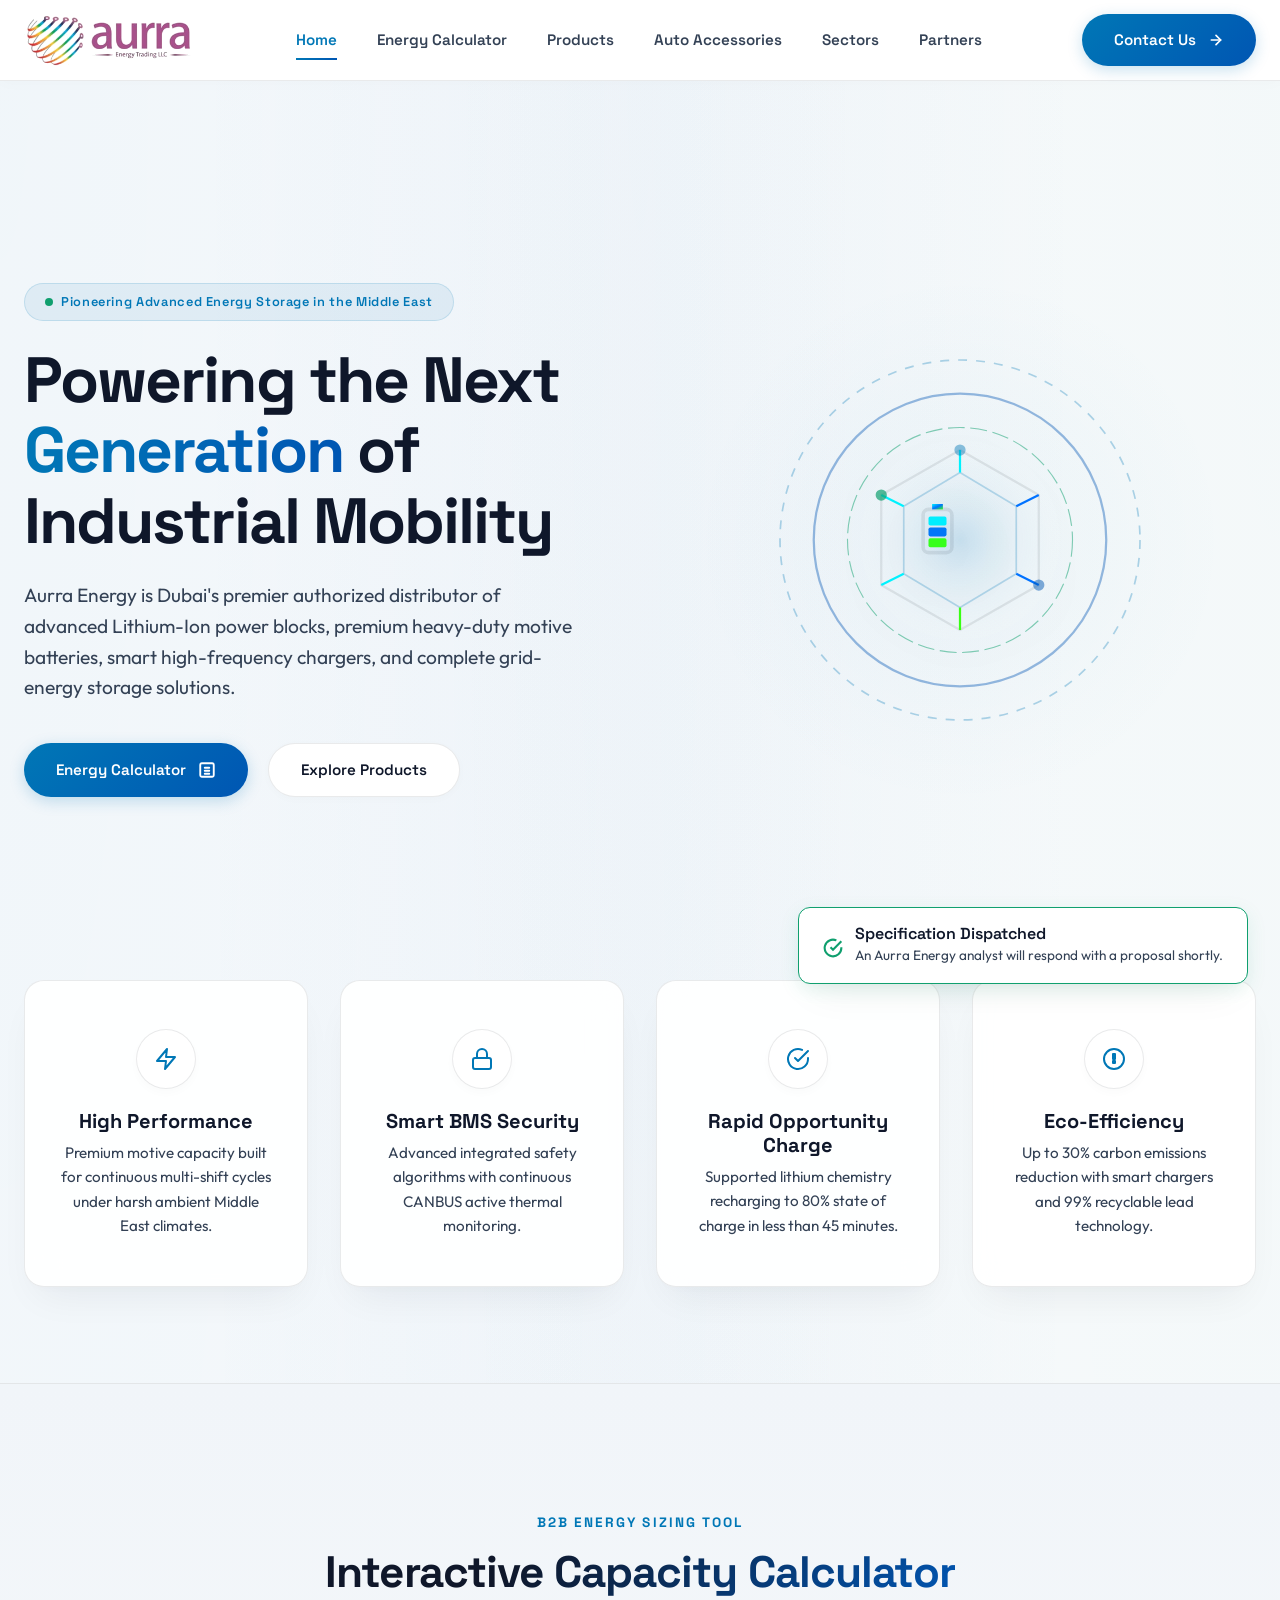
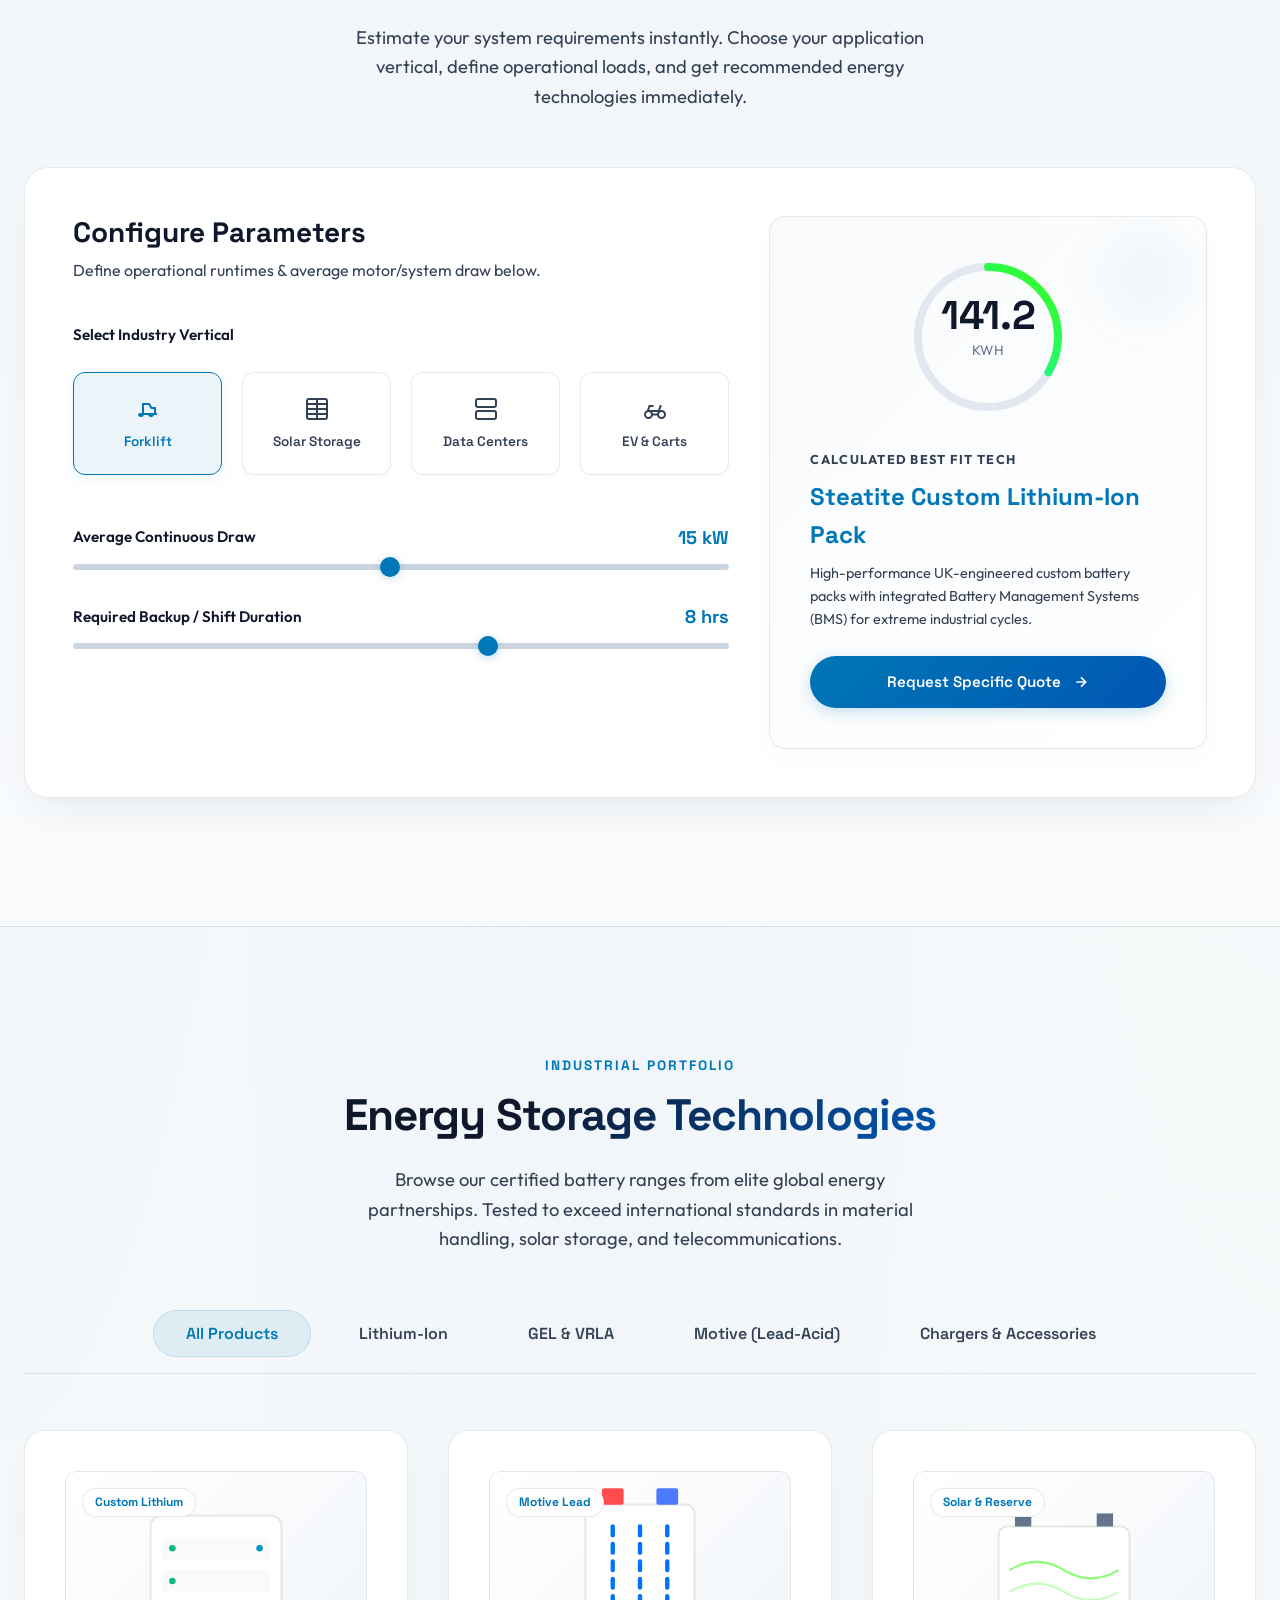
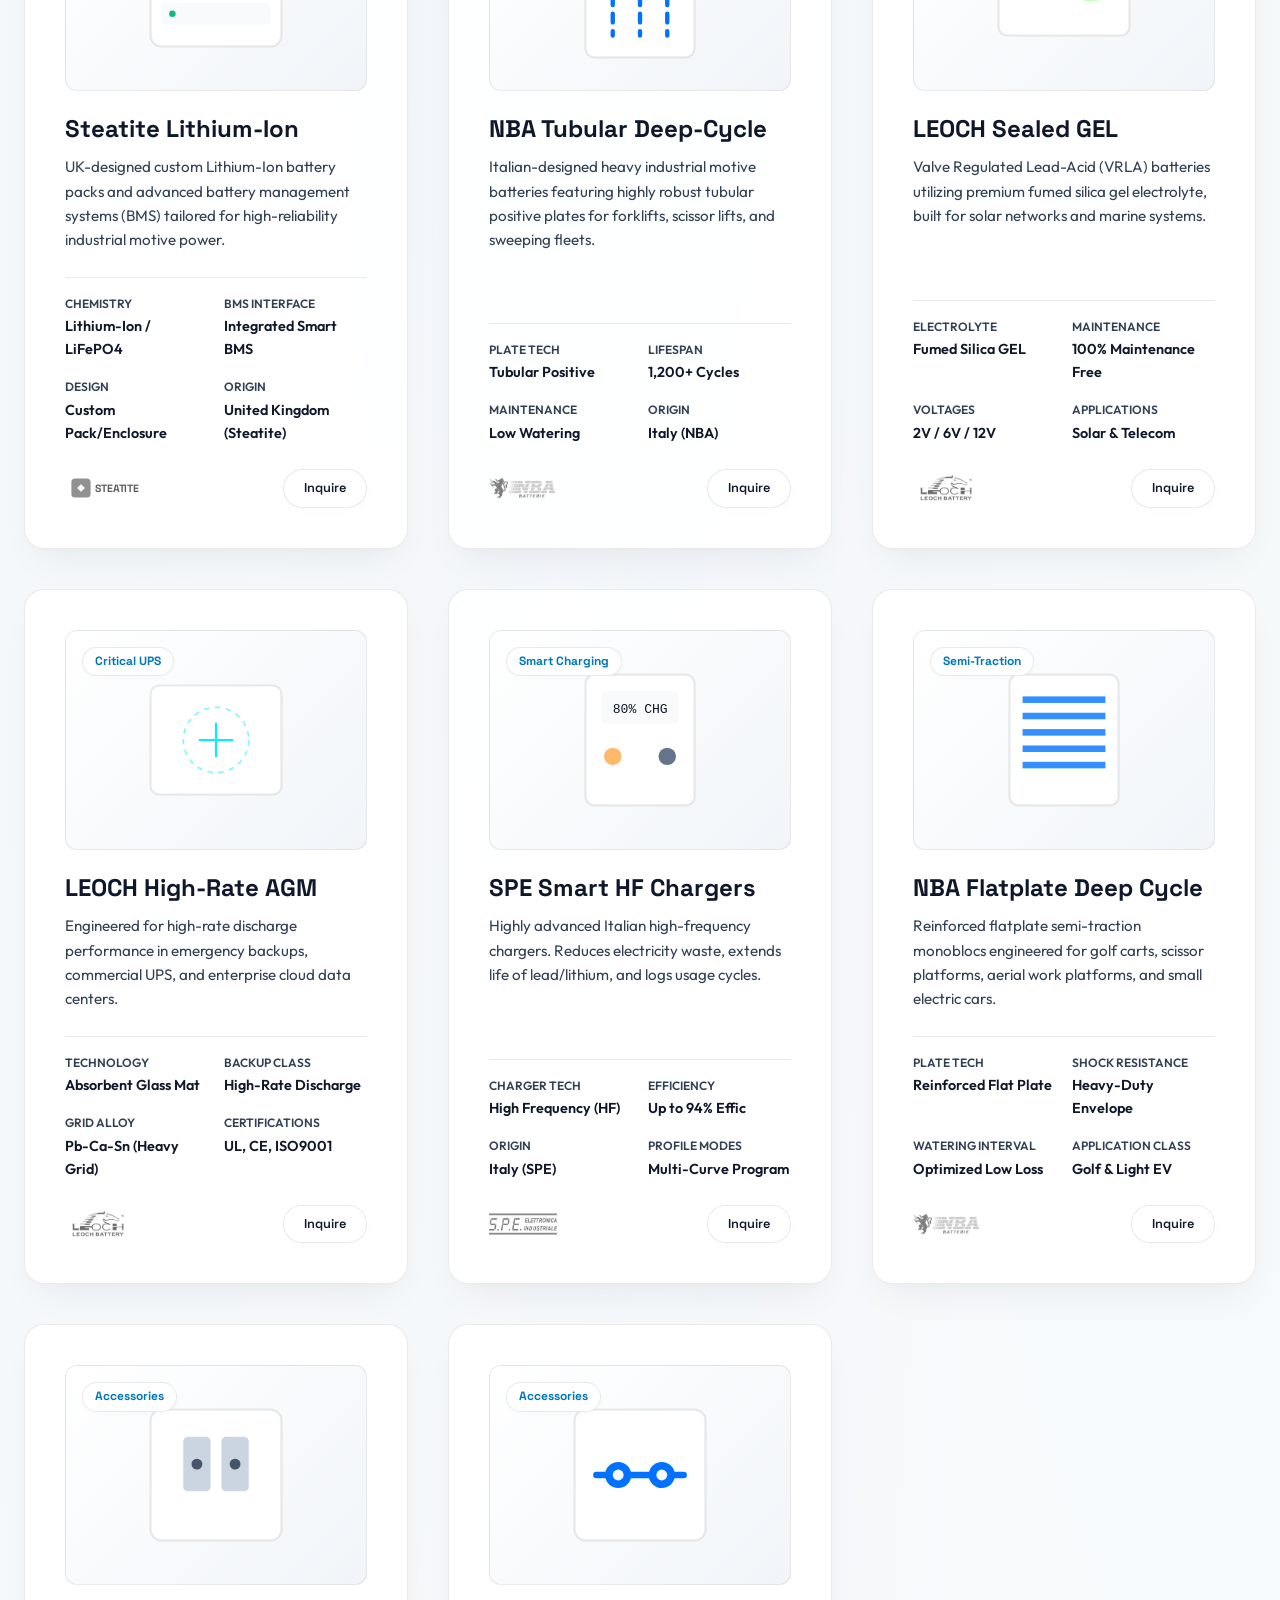
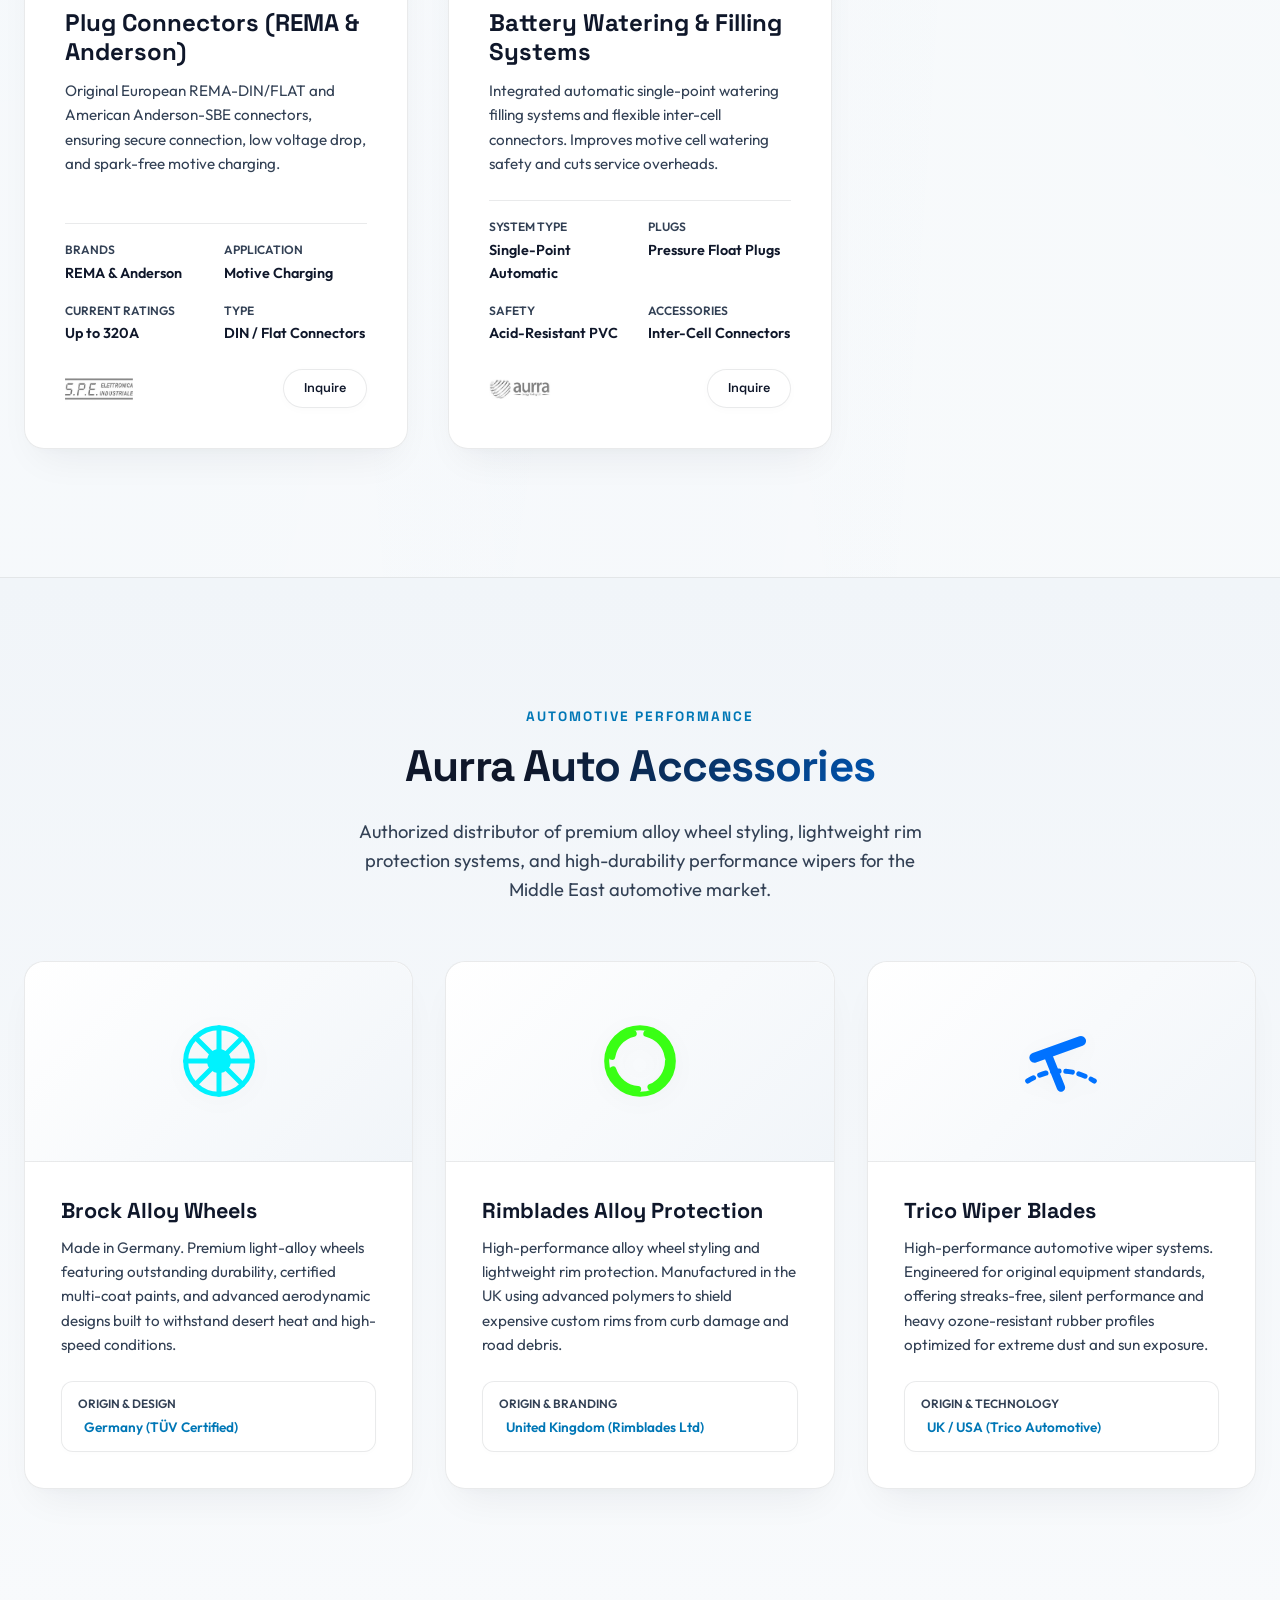
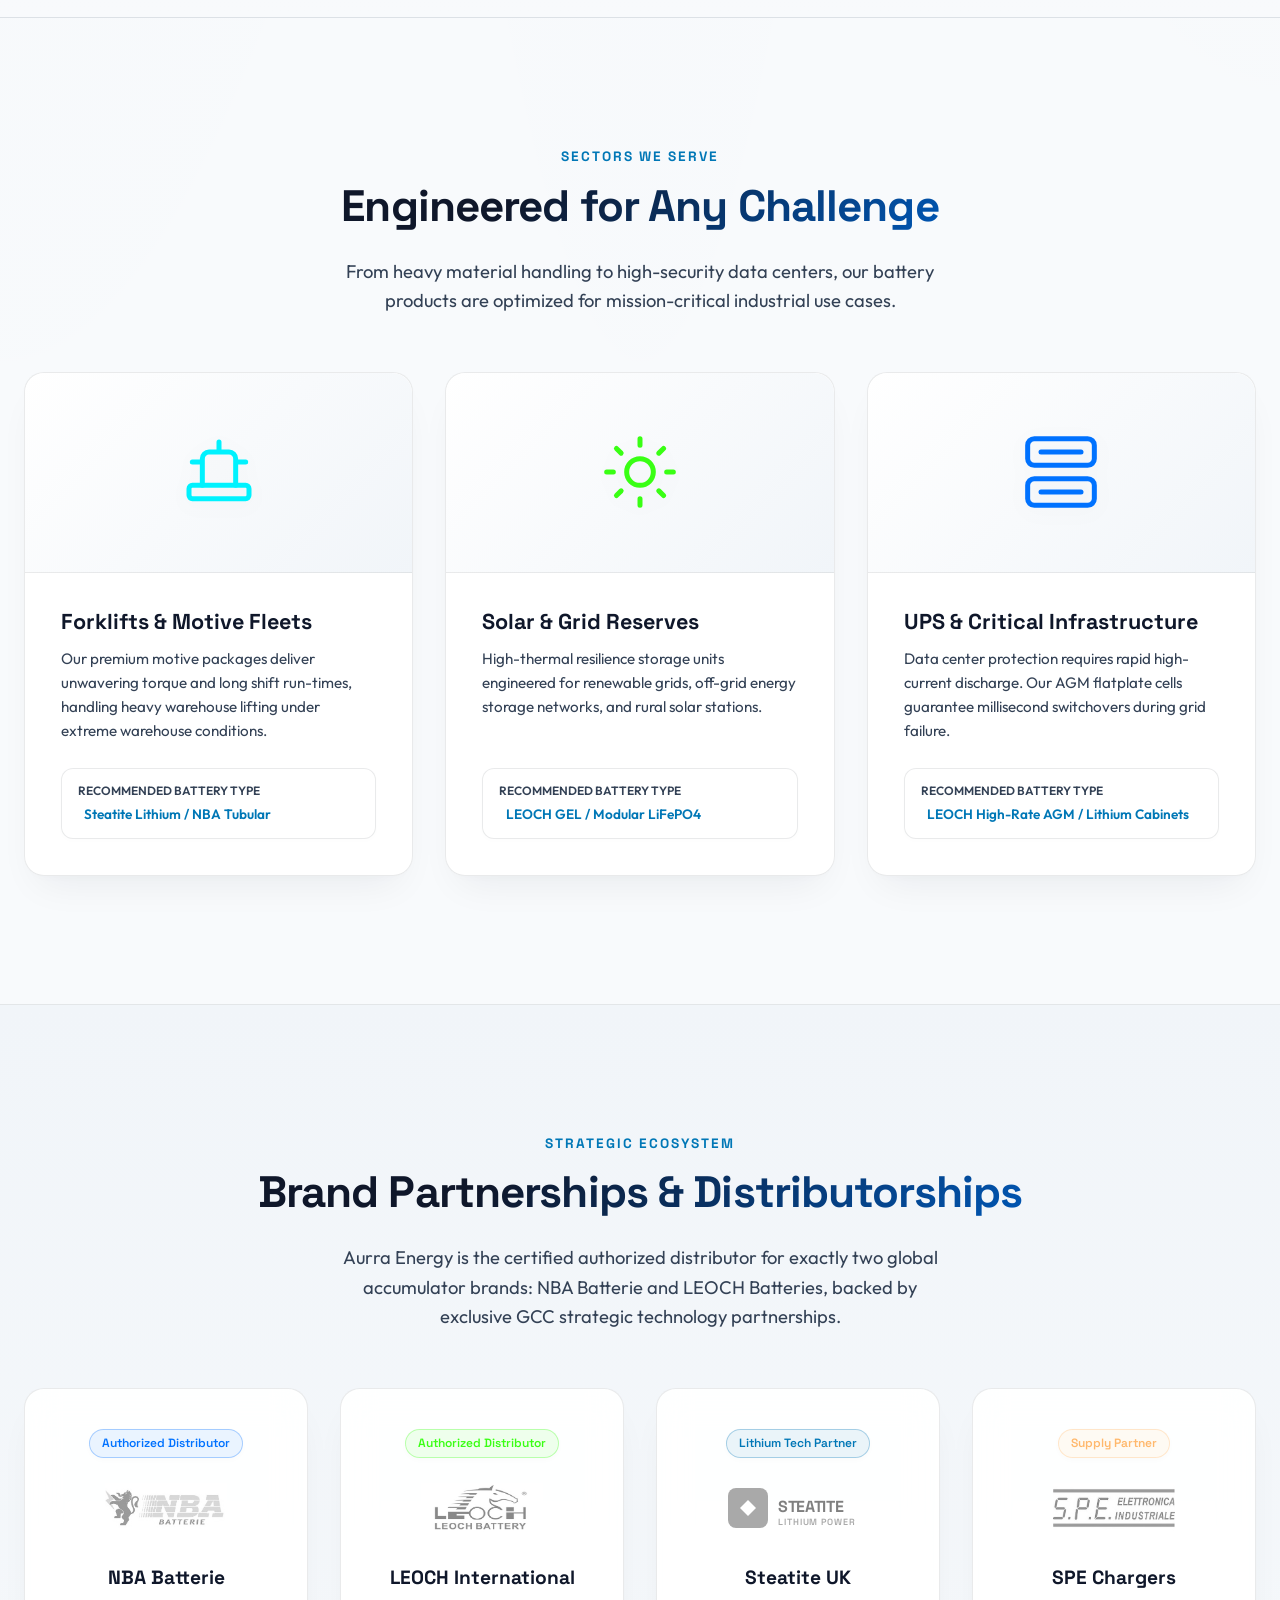
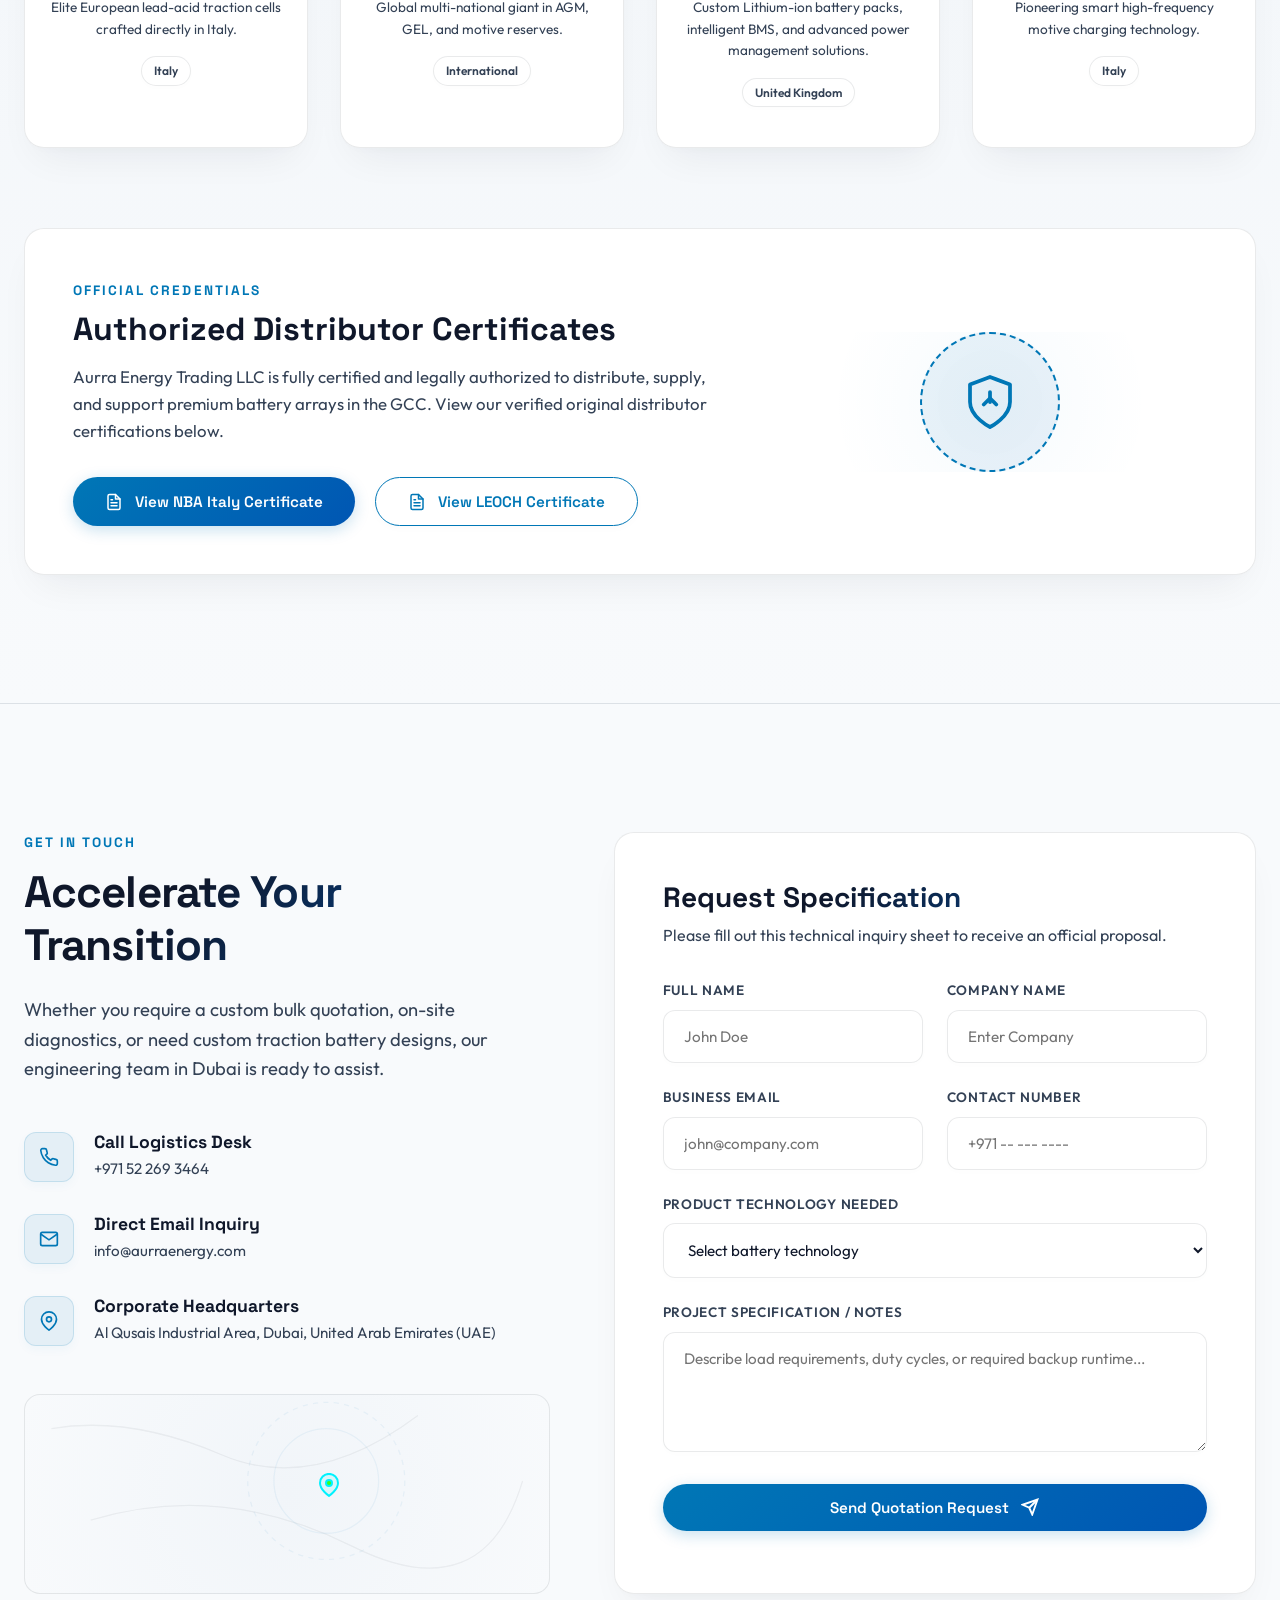
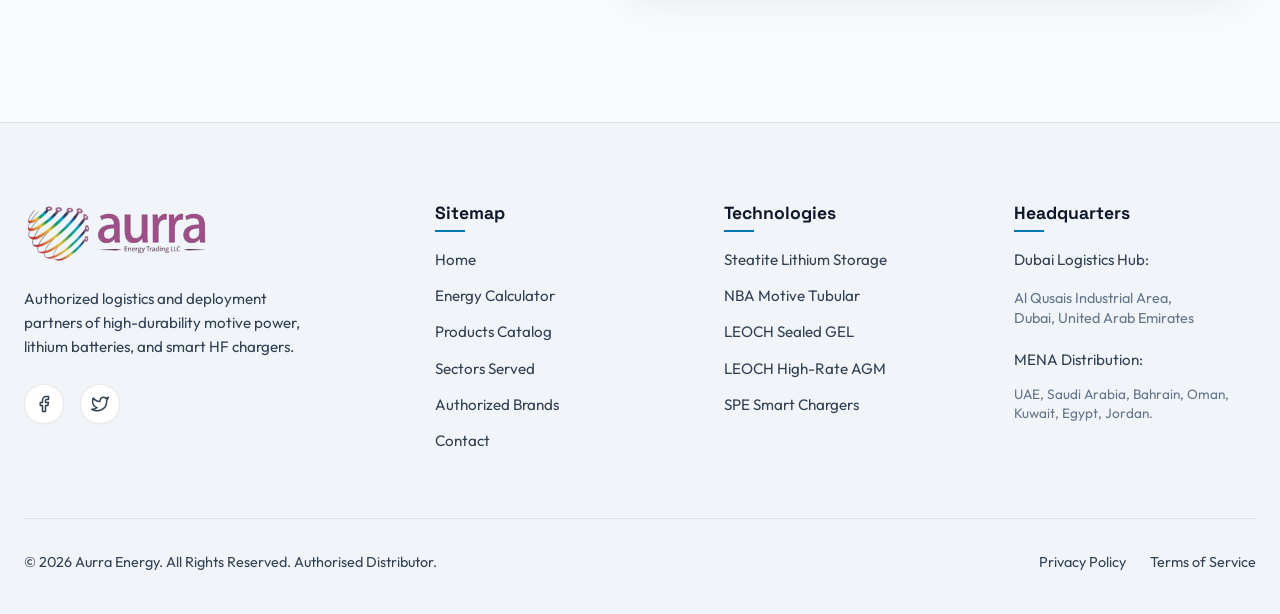
==== aurraenergy/index.html @ e3f50be7 "chore: move all redesign files into aurraenergy subdirectory" ====
<!DOCTYPE html>
<html lang="en">
<head>
  <meta charset="UTF-8">
  <meta name="viewport" content="width=device-width, initial-scale=1.0">
  <meta http-equiv="X-UA-Compatible" content="ie=edge">
  
  <title>Aurra Energy | Next-Gen Industrial Storage & Motive Batteries in Dubai, UAE</title>
  
  <meta name="description" content="Authorized distributor of high-performance NBA motive power, LEOCH GEL/AGM, SPE chargers, and Steatite advanced lithium-ion batteries. Serving UAE, KSA, and the MENA region.">
  <meta name="keywords" content="Lithium-Ion, Motive Power, deep cycle battery, Tubular flatplate, Gel battery, Spe chargers, Dubai, UAE, Saudi Arabia, Forklift battery">
  
  <!-- Semantic & SEO Open Graph -->
  <meta property="og:title" content="Aurra Energy | Next-Gen Industrial Storage & Motive Batteries">
  <meta property="og:description" content="Redefining clean energy and industrial storage with Steatite Lithium, LEOCH, NBA Batterie, and SPE Chargers.">
  <meta property="og:type" content="website">
  
  <link rel="stylesheet" href="style.css">
</head>
<body>

  <!-- Decorative Glow Background Elements -->
  <div class="glow-blob blob-1"></div>
  <div class="glow-blob blob-2"></div>
  <div class="glow-blob blob-3"></div>

  <!-- Header Section -->
  <header id="header-nav">
    <div class="container">
      <a href="#hero" class="logo-wrapper" id="nav-logo">
        <img src="assets/logo2023.jpg" alt="Aurra Energy Logo" class="logo-img">
      </a>

      <nav class="nav-menu" id="navigation-list">
        <a href="#hero" class="nav-link active" id="link-hero">Home</a>
        <a href="#calculator" class="nav-link" id="link-calc">Energy Calculator</a>
        <a href="#products" class="nav-link" id="link-products">Products</a>
        <a href="#auto-accessories" class="nav-link" id="link-auto">Auto Accessories</a>
        <a href="#applications" class="nav-link" id="link-applications">Sectors</a>
        <a href="#partners" class="nav-link" id="link-partners">Partners</a>
        
        <!-- Mobile-Only Action Button -->
        <a href="#contact" class="btn btn-primary mobile-nav-cta" id="btn-mobile-contact" style="margin-top: 1.5rem; margin-bottom: 0.5rem; display: none;">Contact Us</a>
      </nav>

      <div class="nav-cta">
        <a href="#contact" class="btn btn-primary" id="btn-header-quote">
          Contact Us
          <svg width="16" height="16" viewBox="0 0 24 24" fill="none" stroke="currentColor" stroke-width="2.5" stroke-linecap="round" stroke-linejoin="round">
            <line x1="5" y1="12" x2="19" y2="12"></line>
            <polyline points="12 5 19 12 12 19"></polyline>
          </svg>
        </a>
      </div>

      <button class="mobile-nav-toggle" aria-label="Toggle Navigation" id="mobile-toggle">
        <span></span>
        <span></span>
        <span></span>
      </button>
    </div>
  </header>

  <!-- Hero Section -->
  <section id="hero" class="hero">
    <div class="container grid-2">
      <div class="hero-content">
        <div class="hero-badge">
          Pioneering Advanced Energy Storage in the Middle East
        </div>
        <h1>
          Powering the Next <br>
          <span class="text-gradient-neon">Generation</span> of Industrial Mobility
        </h1>
        <p class="hero-desc">
          Aurra Energy is Dubai's premier authorized distributor of advanced Lithium-Ion power blocks, premium heavy-duty motive batteries, smart high-frequency chargers, and complete grid-energy storage solutions.
        </p>
        <div class="hero-actions">
          <a href="#calculator" class="btn btn-primary" id="hero-btn-primary">
            Energy Calculator
            <svg width="18" height="18" viewBox="0 0 24 24" fill="none" stroke="currentColor" stroke-width="2.5" stroke-linecap="round" stroke-linejoin="round">
              <rect x="3" y="3" width="18" height="18" rx="2" ry="2"></rect>
              <line x1="9" y1="9" x2="15" y2="9"></line>
              <line x1="9" y1="13" x2="15" y2="13"></line>
              <line x1="9" y1="17" x2="15" y2="17"></line>
            </svg>
          </a>
          <a href="#products" class="btn btn-secondary" id="hero-btn-secondary">Explore Products</a>
        </div>
      </div>
      
      <div class="hero-visual">
        <div class="hero-graphic-bg"></div>
        <div class="hero-svg-wrapper">
          <svg width="450" height="450" viewBox="0 0 400 400" fill="none" xmlns="http://www.w3.org/2000/svg">
            <!-- Outer Glow Rings -->
            <circle cx="200" cy="200" r="160" stroke="#00f2fe" stroke-width="1.5" stroke-dasharray="8 8" opacity="0.3"/>
            <circle cx="200" cy="200" r="130" stroke="#0072ff" stroke-width="2" opacity="0.4"/>
            <circle cx="200" cy="200" r="100" stroke="#39ff14" stroke-width="1" stroke-dasharray="15 5" opacity="0.5"/>
            
            <!-- Core Tech Sphere -->
            <defs>
              <radialGradient id="sphere-glow" cx="50%" cy="50%" r="50%">
                <stop offset="0%" stop-color="#00f2fe" stop-opacity="0.35"/>
                <stop offset="100%" stop-color="#060913" stop-opacity="0"/>
              </radialGradient>
              <linearGradient id="battery-gradient" x1="0%" y1="0%" x2="100%" y2="100%">
                <stop offset="0%" stop-color="#00f2fe"/>
                <stop offset="50%" stop-color="#0072ff"/>
                <stop offset="100%" stop-color="#39ff14"/>
              </linearGradient>
            </defs>
            
            <!-- Glow background -->
            <circle cx="200" cy="200" r="90" fill="url(#sphere-glow)"/>
            
            <!-- Inner Hexagon Network -->
            <path d="M200 120 L270 160 L270 240 L200 280 L130 240 L130 160 Z" stroke="rgba(255,255,255,0.08)" stroke-width="2" fill="none"/>
            <path d="M200 140 L250 170 L250 230 L200 260 L150 230 L150 170 Z" stroke="rgba(0, 242, 254, 0.2)" stroke-width="1.5" fill="none"/>
            
            <!-- Interconnecting node lines -->
            <line x1="200" y1="120" x2="200" y2="140" stroke="#00f2fe" stroke-width="2"/>
            <line x1="270" y1="160" x2="250" y2="170" stroke="#0072ff" stroke-width="2"/>
            <line x1="270" y1="240" x2="250" y2="230" stroke="#0072ff" stroke-width="2"/>
            <line x1="200" y1="280" x2="200" y2="260" stroke="#39ff14" stroke-width="2"/>
            <line x1="130" y1="240" x2="150" y2="230" stroke="#00f2fe" stroke-width="2"/>
            <line x1="130" y1="160" x2="150" y2="170" stroke="#00f2fe" stroke-width="2"/>

            <!-- Rotating Particles -->
            <circle cx="200" cy="120" r="5" fill="#00f2fe">
              <animate attributeName="opacity" values="0.4;1;0.4" dur="2s" repeatCount="indefinite"/>
            </circle>
            <circle cx="270" cy="240" r="5" fill="#0072ff">
              <animate attributeName="opacity" values="1;0.4;1" dur="2.5s" repeatCount="indefinite"/>
            </circle>
            <circle cx="130" cy="160" r="5" fill="#39ff14">
              <animate attributeName="opacity" values="0.2;1;0.2" dur="3s" repeatCount="indefinite"/>
            </circle>

            <!-- Center Battery Icon Illustration -->
            <g transform="translate(160, 160) scale(1.6)">
              <rect x="4.5" y="8" width="16" height="24" rx="3" fill="none" stroke="url(#battery-gradient)" stroke-width="2" stroke-linejoin="round"/>
              <path d="M9.5 5H15.5V8H9.5V5Z" fill="url(#battery-gradient)"/>
              
              <!-- Power Waves inside Battery -->
              <rect x="7.5" y="24" width="10" height="5" rx="1" fill="#39ff14">
                <animate attributeName="fill" values="#39ff14;#00f2fe;#39ff14" dur="4s" repeatCount="indefinite"/>
              </rect>
              <rect x="7.5" y="18" width="10" height="5" rx="1" fill="#0072ff">
                <animate attributeName="fill" values="#0072ff;#39ff14;#0072ff" dur="4s" repeatCount="indefinite"/>
              </rect>
              <rect x="7.5" y="12" width="10" height="5" rx="1" fill="#00f2fe">
                <animate attributeName="fill" values="#00f2fe;#0072ff;#00f2fe" dur="4s" repeatCount="indefinite"/>
              </rect>
            </g>
          </svg>
        </div>
      </div>
    </div>
  </section>

  <!-- Quick Strengths Panel -->
  <section class="section features-quick">
    <div class="container grid-4">
      <div class="glass-card feat-quick-card" id="strength-performance">
        <div class="feat-quick-icon">
          <svg width="24" height="24" viewBox="0 0 24 24" fill="none" stroke="currentColor" stroke-width="2" stroke-linecap="round" stroke-linejoin="round">
            <polygon points="13 2 3 14 12 14 11 22 21 10 12 10 13 2"></polygon>
          </svg>
        </div>
        <h3>High Performance</h3>
        <p>Premium motive capacity built for continuous multi-shift cycles under harsh ambient Middle East climates.</p>
      </div>

      <div class="glass-card feat-quick-card" id="strength-bms">
        <div class="feat-quick-icon">
          <svg width="24" height="24" viewBox="0 0 24 24" fill="none" stroke="currentColor" stroke-width="2" stroke-linecap="round" stroke-linejoin="round">
            <rect x="3" y="11" width="18" height="11" rx="2" ry="2"></rect>
            <path d="M7 11V7a5 5 0 0 1 10 0v4"></path>
          </svg>
        </div>
        <h3>Smart BMS Security</h3>
        <p>Advanced integrated safety algorithms with continuous CANBUS active thermal monitoring.</p>
      </div>

      <div class="glass-card feat-quick-card" id="strength-fastcharge">
        <div class="feat-quick-icon">
          <svg width="24" height="24" viewBox="0 0 24 24" fill="none" stroke="currentColor" stroke-width="2" stroke-linecap="round" stroke-linejoin="round">
            <path d="M22 11.08V12a10 10 0 1 1-5.93-9.14"></path>
            <polyline points="22 4 12 14.01 9 11.01"></polyline>
          </svg>
        </div>
        <h3>Rapid Opportunity Charge</h3>
        <p>Supported lithium chemistry recharging to 80% state of charge in less than 45 minutes.</p>
      </div>

      <div class="glass-card feat-quick-card" id="strength-ecofriendly">
        <div class="feat-quick-icon">
          <svg width="24" height="24" viewBox="0 0 24 24" fill="none" stroke="currentColor" stroke-width="2" stroke-linecap="round" stroke-linejoin="round">
            <path d="M12 2a10 10 0 0 0-10 10c0 5.523 4.477 10 10 10s10-4.477 10-10a10 10 0 0 0-10-10zm1 14H11v-2h2v2zm0-4H11V7h2v5z"></path>
          </svg>
        </div>
        <h3>Eco-Efficiency</h3>
        <p>Up to 30% carbon emissions reduction with smart chargers and 99% recyclable lead technology.</p>
      </div>
    </div>
  </section>

  <!-- Interactive Calculator Section -->
  <section id="calculator" class="section section-bg-alt">
    <div class="container">
      <div class="text-center" style="text-align: center; display: flex; flex-direction: column; align-items: center;">
        <span class="subtitle">B2B Energy Sizing Tool</span>
        <h2 class="section-title text-gradient">Interactive Capacity Calculator</h2>
        <p class="section-desc">
          Estimate your system requirements instantly. Choose your application vertical, define operational loads, and get recommended energy technologies immediately.
        </p>
      </div>

      <div class="calc-container" id="interactive-calculator-widget">
        
        <!-- Calculator Parameter Controls -->
        <div class="calc-inputs">
          <div class="calc-title-box">
            <h3>Configure Parameters</h3>
            <p>Define operational runtimes &amp; average motor/system draw below.</p>
          </div>

          <!-- Application selector icons -->
          <div class="slider-group">
            <span class="slider-label">Select Industry Vertical</span>
            <div class="app-selector-grid">
              <button class="app-select-btn active" data-app="forklift" id="app-btn-forklift">
                <svg viewBox="0 0 24 24" fill="none" stroke="currentColor" stroke-width="2">
                  <path d="M3 17h18M19 17v-6h-3.5L13 7H7v10h12zM7 17a2 2 0 1 1-4 0M17 17a2 2 0 1 1-4 0"/>
                </svg>
                Forklift
              </button>
              
              <button class="app-select-btn" data-app="solar" id="app-btn-solar">
                <svg viewBox="0 0 24 24" fill="none" stroke="currentColor" stroke-width="2">
                  <rect x="2" y="2" width="20" height="20" rx="2" ry="2"></rect>
                  <path d="M12 2v20M2 12h20M2 7h20M2 17h20"/>
                </svg>
                Solar Storage
              </button>
              
              <button class="app-select-btn" data-app="ups" id="app-btn-ups">
                <svg viewBox="0 0 24 24" fill="none" stroke="currentColor" stroke-width="2">
                  <rect x="2" y="2" width="20" height="8" rx="2"></rect>
                  <rect x="2" y="14" width="20" height="8" rx="2"></rect>
                  <line x1="6" y1="6" x2="6.01" y2="6"></line>
                  <line x1="6" y1="18" x2="6.01" y2="18"></line>
                </svg>
                Data Centers
              </button>
              
              <button class="app-select-btn" data-app="golfcart" id="app-btn-golfcart">
                <svg viewBox="0 0 24 24" fill="none" stroke="currentColor" stroke-width="2">
                  <circle cx="18.5" cy="17.5" r="3.5"></circle>
                  <circle cx="5.5" cy="17.5" r="3.5"></circle>
                  <path d="M15 17.5H9M5.5 14h10.3l1.7-5H18.5M10.5 9h-4L4.8 14"/>
                </svg>
                EV &amp; Carts
              </button>
            </div>
          </div>

          <!-- Dynamic load selector -->
          <div class="slider-group">
            <div class="slider-header">
              <span class="slider-label" id="lbl-load-draw">Average Continuous Draw</span>
              <span class="slider-val" id="load-val">15 kW</span>
            </div>
            <input type="range" min="1" max="30" value="15" class="calc-range" id="load-slider" aria-labelledby="lbl-load-draw">
          </div>

          <!-- Backup runtime selector -->
          <div class="slider-group">
            <div class="slider-header">
              <span class="slider-label" id="lbl-backup-time">Required Backup / Shift Duration</span>
              <span class="slider-val" id="time-val">8 hrs</span>
            </div>
            <input type="range" min="1" max="12" value="8" class="calc-range" id="time-slider" aria-labelledby="lbl-backup-time">
          </div>
        </div>

        <!-- Calculator Results output gauge -->
        <div class="calc-results">
          <div class="gauge-wrapper">
            <svg class="gauge-svg" width="160" height="160" viewBox="0 0 160 160">
              <defs>
                <linearGradient id="gauge-gradient" x1="0%" y1="0%" x2="100%" y2="100%">
                  <stop offset="0%" stop-color="#00f2fe" />
                  <stop offset="100%" stop-color="#39ff14" />
                </linearGradient>
              </defs>
              <circle class="gauge-track" cx="80" cy="80" r="70" />
              <circle class="gauge-fill" cx="80" cy="80" r="70" id="gauge-fill" />
            </svg>
            <div class="gauge-center-text">
              <div class="gauge-center-val" id="capacity-val">141.2</div>
              <div class="gauge-center-unit">kWh</div>
            </div>
          </div>

          <div>
            <div class="rec-title">Calculated Best Fit Tech</div>
            <div class="rec-tech-name" id="rec-tech-name">Steatite Custom Lithium-Ion Pack</div>
            <div class="rec-desc" id="rec-desc">
              High-performance UK-engineered custom battery packs with integrated Battery Management Systems (BMS) for extreme industrial cycles.
            </div>
            
            <a href="#contact" class="btn btn-primary calc-cta" id="btn-calc-request">
              Request Specific Quote
              <svg width="16" height="16" viewBox="0 0 24 24" fill="none" stroke="currentColor" stroke-width="2.5">
                <line x1="5" y1="12" x2="19" y2="12"></line>
                <polyline points="12 5 19 12 12 19"></polyline>
              </svg>
            </a>
          </div>
        </div>
      </div>
    </div>
  </section>

  <!-- Interactive Products Hub -->
  <section id="products" class="section">
    <div class="container">
      <div class="text-center" style="text-align: center; display: flex; flex-direction: column; align-items: center;">
        <span class="subtitle">Industrial Portfolio</span>
        <h2 class="section-title text-gradient">Energy Storage Technologies</h2>
        <p class="section-desc">
          Browse our certified battery ranges from elite global energy partnerships. Tested to exceed international standards in material handling, solar storage, and telecommunications.
        </p>
      </div>

      <!-- Tab controller -->
      <div class="product-tabs-wrapper">
        <div class="tab-nav" id="product-tabs">
          <button class="tab-btn active" data-tab="all" id="tab-btn-all">All Products</button>
          <button class="tab-btn" data-tab="lithium" id="tab-btn-lith">Lithium-Ion</button>
          <button class="tab-btn" data-tab="gel-agm" id="tab-btn-gel">GEL &amp; VRLA</button>
          <button class="tab-btn" data-tab="lead-acid" id="tab-btn-lead">Motive (Lead-Acid)</button>
          <button class="tab-btn" data-tab="chargers" id="tab-btn-chargers">Chargers &amp; Accessories</button>
        </div>
      </div>

      <!-- Products Grid Showcase -->
      <div class="product-grid" id="product-catalog-grid">
        
        <!-- Card 1: Steatite Lithium-Ion Packs -->
        <div class="glass-card prod-card" data-category="lithium" id="prod-steatite-lithium">
          <div class="prod-visual">
            <span class="prod-tag">Custom Lithium</span>
            <svg viewBox="0 0 200 200" fill="none" xmlns="http://www.w3.org/2000/svg" style="width:100%; height:100%;">
              <rect x="40" y="40" width="120" height="120" rx="10" fill="#131a31" stroke="#00f2fe" stroke-width="2"/>
              <!-- Battery Module detailing -->
              <rect x="50" y="60" width="100" height="20" rx="3" fill="#0b0f19" stroke="rgba(255,255,255,0.08)"/>
              <rect x="50" y="90" width="100" height="20" rx="3" fill="#0b0f19" stroke="rgba(255,255,255,0.08)"/>
              <rect x="50" y="120" width="100" height="20" rx="3" fill="#0b0f19" stroke="rgba(255,255,255,0.08)"/>
              <!-- Green LEDs for Lithium representation -->
              <circle cx="60" cy="70" r="3" fill="#10b981"/>
              <circle cx="60" cy="100" r="3" fill="#10b981"/>
              <circle cx="60" cy="130" r="3" fill="#10b981"/>
              <circle cx="140" cy="70" r="3" fill="#0096c7"/>
            </svg>
          </div>
          <h3>Steatite Lithium-Ion</h3>
          <p>UK-designed custom Lithium-Ion battery packs and advanced battery management systems (BMS) tailored for high-reliability industrial motive power.</p>
          
          <div class="prod-specs">
            <div class="spec-item">
              <span class="spec-lbl">Chemistry</span>
              <span class="spec-val">Lithium-Ion / LiFePO4</span>
            </div>
            <div class="spec-item">
              <span class="spec-lbl">BMS Interface</span>
              <span class="spec-val">Integrated Smart BMS</span>
            </div>
            <div class="spec-item">
              <span class="spec-lbl">Design</span>
              <span class="spec-val">Custom Pack/Enclosure</span>
            </div>
            <div class="spec-item">
              <span class="spec-lbl">Origin</span>
              <span class="spec-val">United Kingdom (Steatite)</span>
            </div>
          </div>

          <div class="prod-footer">
            <div class="partner-brand-badge">
              <svg class="prod-brand-logo" width="80" height="24" viewBox="0 0 140 50" fill="none" xmlns="http://www.w3.org/2000/svg">
                <rect x="0" y="5" width="40" height="40" rx="8" fill="var(--accent-teal)" />
                <path d="M12 25 L20 17 L28 25 L20 33 Z" fill="#ffffff" />
                <text x="50" y="34" fill="var(--text-primary)" font-family="'Space Grotesk', sans-serif" font-weight="700" font-size="22" letter-spacing="-0.02em">STEATITE</text>
              </svg>
            </div>
            <a href="#contact" class="btn btn-secondary" style="padding: 0.5rem 1.25rem; font-size: 0.8rem;" id="btn-quote-steatite">Inquire</a>
          </div>
        </div>

        <!-- Card 2: NBA motive power tubular -->
        <div class="glass-card prod-card" data-category="lead-acid" id="prod-nba-tubular">
          <div class="prod-visual">
            <span class="prod-tag">Motive Lead</span>
            <svg viewBox="0 0 200 200" fill="none" xmlns="http://www.w3.org/2000/svg" style="width:100%; height:100%;">
              <rect x="50" y="30" width="100" height="140" rx="8" fill="#131a31" stroke="#0072ff" stroke-width="2"/>
              <!-- Battery Terminals -->
              <rect x="65" y="15" width="20" height="15" rx="2" fill="#ff4d4d"/>
              <rect x="115" y="15" width="20" height="15" rx="2" fill="#4d79ff"/>
              <!-- Tubular indicators -->
              <line x1="75" y1="50" x2="75" y2="150" stroke="#0072ff" stroke-width="4" stroke-linecap="round" stroke-dasharray="8 8"/>
              <line x1="100" y1="50" x2="100" y2="150" stroke="#0072ff" stroke-width="4" stroke-linecap="round" stroke-dasharray="8 8"/>
              <line x1="125" y1="50" x2="125" y2="150" stroke="#0072ff" stroke-width="4" stroke-linecap="round" stroke-dasharray="8 8"/>
            </svg>
          </div>
          <h3>NBA Tubular Deep-Cycle</h3>
          <p>Italian-designed heavy industrial motive batteries featuring highly robust tubular positive plates for forklifts, scissor lifts, and sweeping fleets.</p>
          
          <div class="prod-specs">
            <div class="spec-item">
              <span class="spec-lbl">Plate Tech</span>
              <span class="spec-val">Tubular Positive</span>
            </div>
            <div class="spec-item">
              <span class="spec-lbl">Lifespan</span>
              <span class="spec-val">1,200+ Cycles</span>
            </div>
            <div class="spec-item">
              <span class="spec-lbl">Maintenance</span>
              <span class="spec-val">Low Watering</span>
            </div>
            <div class="spec-item">
              <span class="spec-lbl">Origin</span>
              <span class="spec-val">Italy (NBA)</span>
            </div>
          </div>

          <div class="prod-footer">
            <div class="partner-brand-badge">
              <img src="assets/nba.jpg" alt="NBA Logo" class="prod-brand-logo" style="mix-blend-mode: multiply;">
            </div>
            <a href="#contact" class="btn btn-secondary" style="padding: 0.5rem 1.25rem; font-size: 0.8rem;" id="btn-quote-nba">Inquire</a>
          </div>
        </div>

        <!-- Card 3: LEOCH Sealed GEL Deep Cycle -->
        <div class="glass-card prod-card" data-category="gel-agm" id="prod-leoch-gel">
          <div class="prod-visual">
            <span class="prod-tag">Solar &amp; Reserve</span>
            <svg viewBox="0 0 200 200" fill="none" xmlns="http://www.w3.org/2000/svg" style="width:100%; height:100%;">
              <rect x="40" y="50" width="120" height="100" rx="8" fill="#131a31" stroke="#39ff14" stroke-width="2"/>
              <rect x="55" y="38" width="15" height="12" fill="#64748b"/>
              <rect x="130" y="38" width="15" height="12" fill="#64748b"/>
              <!-- GEL Wave visuals -->
              <path d="M50 90 Q 75 75, 100 90 T 150 90" stroke="#39ff14" stroke-width="2" fill="none" opacity="0.6"/>
              <path d="M50 110 Q 75 95, 100 110 T 150 110" stroke="#39ff14" stroke-width="2" fill="none" opacity="0.3"/>
            </svg>
          </div>
          <h3>LEOCH Sealed GEL</h3>
          <p>Valve Regulated Lead-Acid (VRLA) batteries utilizing premium fumed silica gel electrolyte, built for solar networks and marine systems.</p>
          
          <div class="prod-specs">
            <div class="spec-item">
              <span class="spec-lbl">Electrolyte</span>
              <span class="spec-val">Fumed Silica GEL</span>
            </div>
            <div class="spec-item">
              <span class="spec-lbl">Maintenance</span>
              <span class="spec-val">100% Maintenance Free</span>
            </div>
            <div class="spec-item">
              <span class="spec-lbl">Voltages</span>
              <span class="spec-val">2V / 6V / 12V</span>
            </div>
            <div class="spec-item">
              <span class="spec-lbl">Applications</span>
              <span class="spec-val">Solar &amp; Telecom</span>
            </div>
          </div>

          <div class="prod-footer">
            <div class="partner-brand-badge">
              <img src="assets/leoch.jpg" alt="LEOCH Logo" class="prod-brand-logo" style="mix-blend-mode: multiply;">
            </div>
            <a href="#contact" class="btn btn-secondary" style="padding: 0.5rem 1.25rem; font-size: 0.8rem;" id="btn-quote-leoch-gel">Inquire</a>
          </div>
        </div>

        <!-- Card 4: LEOCH High-Rate AGM VRLA -->
        <div class="glass-card prod-card" data-category="gel-agm" id="prod-leoch-agm">
          <div class="prod-visual">
            <span class="prod-tag">Critical UPS</span>
            <svg viewBox="0 0 200 200" fill="none" xmlns="http://www.w3.org/2000/svg" style="width:100%; height:100%;">
              <rect x="40" y="50" width="120" height="100" rx="8" fill="#131a31" stroke="#00f2fe" stroke-width="2"/>
              <circle cx="100" cy="100" r="30" stroke="#00f2fe" stroke-width="1.5" stroke-dasharray="5 5" opacity="0.5"/>
              <path d="M85 100 H115 M100 85 V115" stroke="#00f2fe" stroke-width="2" stroke-linecap="round"/>
            </svg>
          </div>
          <h3>LEOCH High-Rate AGM</h3>
          <p>Engineered for high-rate discharge performance in emergency backups, commercial UPS, and enterprise cloud data centers.</p>
          
          <div class="prod-specs">
            <div class="spec-item">
              <span class="spec-lbl">Technology</span>
              <span class="spec-val">Absorbent Glass Mat</span>
            </div>
            <div class="spec-item">
              <span class="spec-lbl">Backup Class</span>
              <span class="spec-val">High-Rate Discharge</span>
            </div>
            <div class="spec-item">
              <span class="spec-lbl">Grid Alloy</span>
              <span class="spec-val">Pb-Ca-Sn (Heavy Grid)</span>
            </div>
            <div class="spec-item">
              <span class="spec-lbl">Certifications</span>
              <span class="spec-val">UL, CE, ISO9001</span>
            </div>
          </div>

          <div class="prod-footer">
            <div class="partner-brand-badge">
              <img src="assets/leoch.jpg" alt="LEOCH Logo" class="prod-brand-logo" style="mix-blend-mode: multiply;">
            </div>
            <a href="#contact" class="btn btn-secondary" style="padding: 0.5rem 1.25rem; font-size: 0.8rem;" id="btn-quote-leoch-agm">Inquire</a>
          </div>
        </div>

        <!-- Card 5: SPE High-Frequency Chargers -->
        <div class="glass-card prod-card" data-category="chargers" id="prod-spe-chargers">
          <div class="prod-visual">
            <span class="prod-tag">Smart Charging</span>
            <svg viewBox="0 0 200 200" fill="none" xmlns="http://www.w3.org/2000/svg" style="width:100%; height:100%;">
              <rect x="50" y="40" width="100" height="120" rx="8" fill="#131a31" stroke="#39ff14" stroke-width="2"/>
              <!-- Charger Display screen -->
              <rect x="65" y="55" width="70" height="30" rx="4" fill="#0b0f19" stroke="rgba(255,255,255,0.08)"/>
              <text x="75" y="75" fill="#39ff14" font-family="monospace" font-size="12">80% CHG</text>
              <!-- Knobs/plugs visual -->
              <circle cx="75" cy="115" r="8" fill="#ffb86c"/>
              <circle cx="125" cy="115" r="8" fill="#64748b"/>
            </svg>
          </div>
          <h3>SPE Smart HF Chargers</h3>
          <p>Highly advanced Italian high-frequency chargers. Reduces electricity waste, extends life of lead/lithium, and logs usage cycles.</p>
          
          <div class="prod-specs">
            <div class="spec-item">
              <span class="spec-lbl">Charger Tech</span>
              <span class="spec-val">High Frequency (HF)</span>
            </div>
            <div class="spec-item">
              <span class="spec-lbl">Efficiency</span>
              <span class="spec-val">Up to 94% Effic</span>
            </div>
            <div class="spec-item">
              <span class="spec-lbl">Origin</span>
              <span class="spec-val">Italy (SPE)</span>
            </div>
            <div class="spec-item">
              <span class="spec-lbl">Profile Modes</span>
              <span class="spec-val">Multi-Curve Program</span>
            </div>
          </div>

          <div class="prod-footer">
            <div class="partner-brand-badge">
              <img src="assets/spe.jpg" alt="SPE Logo" class="prod-brand-logo" style="mix-blend-mode: multiply;">
            </div>
            <a href="#contact" class="btn btn-secondary" style="padding: 0.5rem 1.25rem; font-size: 0.8rem;" id="btn-quote-spe">Inquire</a>
          </div>
        </div>

        <!-- Card 6: NBA Flatplate Motive -->
        <div class="glass-card prod-card" data-category="lead-acid" id="prod-nba-flatplate">
          <div class="prod-visual">
            <span class="prod-tag">Semi-Traction</span>
            <svg viewBox="0 0 200 200" fill="none" xmlns="http://www.w3.org/2000/svg" style="width:100%; height:100%;">
              <rect x="50" y="40" width="100" height="120" rx="8" fill="#131a31" stroke="#0072ff" stroke-width="2"/>
              <!-- Flatplate details -->
              <rect x="62" y="60" width="76" height="6" fill="#0072ff" opacity="0.8"/>
              <rect x="62" y="75" width="76" height="6" fill="#0072ff" opacity="0.8"/>
              <rect x="62" y="90" width="76" height="6" fill="#0072ff" opacity="0.8"/>
              <rect x="62" y="105" width="76" height="6" fill="#0072ff" opacity="0.8"/>
              <rect x="62" y="120" width="76" height="6" fill="#0072ff" opacity="0.8"/>
            </svg>
          </div>
          <h3>NBA Flatplate Deep Cycle</h3>
          <p>Reinforced flatplate semi-traction monoblocs engineered for golf carts, scissor platforms, aerial work platforms, and small electric cars.</p>
          
          <div class="prod-specs">
            <div class="spec-item">
              <span class="spec-lbl">Plate Tech</span>
              <span class="spec-val">Reinforced Flat Plate</span>
            </div>
            <div class="spec-item">
              <span class="spec-lbl">Shock Resistance</span>
              <span class="spec-val">Heavy-Duty Envelope</span>
            </div>
            <div class="spec-item">
              <span class="spec-lbl">Watering Interval</span>
              <span class="spec-val">Optimized Low Loss</span>
            </div>
            <div class="spec-item">
              <span class="spec-lbl">Application Class</span>
              <span class="spec-val">Golf &amp; Light EV</span>
            </div>
          </div>

          <div class="prod-footer">
            <div class="partner-brand-badge">
              <img src="assets/nba.jpg" alt="NBA Logo" class="prod-brand-logo" style="mix-blend-mode: multiply;">
            </div>
            <a href="#contact" class="btn btn-secondary" style="padding: 0.5rem 1.25rem; font-size: 0.8rem;" id="btn-quote-nba-flat">Inquire</a>
          </div>
        </div>

        <!-- Card 7: REMA-DIN & Anderson Plug Connectors -->
        <div class="glass-card prod-card" data-category="chargers" id="prod-rema-connectors">
          <div class="prod-visual">
            <span class="prod-tag">Accessories</span>
            <svg viewBox="0 0 200 200" fill="none" xmlns="http://www.w3.org/2000/svg" style="width:100%; height:100%;">
              <rect x="40" y="40" width="120" height="120" rx="10" fill="#131a31" stroke="#ffb86c" stroke-width="2"/>
              <!-- Plug slots -->
              <rect x="70" y="65" width="25" height="50" rx="4" fill="#cbd5e1"/>
              <rect x="105" y="65" width="25" height="50" rx="4" fill="#cbd5e1"/>
              <circle cx="82.5" cy="90" r="5" fill="#475569"/>
              <circle cx="117.5" cy="90" r="5" fill="#475569"/>
            </svg>
          </div>
          <h3>Plug Connectors (REMA &amp; Anderson)</h3>
          <p>Original European REMA-DIN/FLAT and American Anderson-SBE connectors, ensuring secure connection, low voltage drop, and spark-free motive charging.</p>
          <div class="prod-specs">
            <div class="spec-item">
              <span class="spec-lbl">Brands</span>
              <span class="spec-val">REMA &amp; Anderson</span>
            </div>
            <div class="spec-item">
              <span class="spec-lbl">Application</span>
              <span class="spec-val">Motive Charging</span>
            </div>
            <div class="spec-item">
              <span class="spec-lbl">Current Ratings</span>
              <span class="spec-val">Up to 320A</span>
            </div>
            <div class="spec-item">
              <span class="spec-lbl">Type</span>
              <span class="spec-val">DIN / Flat Connectors</span>
            </div>
          </div>
          <div class="prod-footer">
            <div class="partner-brand-badge">
              <img src="assets/spe.jpg" alt="SPE Logo" class="prod-brand-logo" style="mix-blend-mode: multiply;">
            </div>
            <a href="#contact" class="btn btn-secondary" style="padding: 0.5rem 1.25rem; font-size: 0.8rem;" id="btn-quote-rema">Inquire</a>
          </div>
        </div>

        <!-- Card 8: Battery Watering & Filling Systems -->
        <div class="glass-card prod-card" data-category="chargers" id="prod-filling-systems">
          <div class="prod-visual">
            <span class="prod-tag">Accessories</span>
            <svg viewBox="0 0 200 200" fill="none" xmlns="http://www.w3.org/2000/svg" style="width:100%; height:100%;">
              <rect x="40" y="40" width="120" height="120" rx="10" fill="#131a31" stroke="#0072ff" stroke-width="2"/>
              <!-- Hose and plugs -->
              <path d="M60 100 H140" stroke="#0072ff" stroke-width="6" stroke-linecap="round"/>
              <circle cx="80" cy="100" r="12" fill="#0072ff"/>
              <circle cx="120" cy="100" r="12" fill="#0072ff"/>
              <circle cx="80" cy="100" r="5" fill="#f8fafc"/>
              <circle cx="120" cy="100" r="5" fill="#f8fafc"/>
            </svg>
          </div>
          <h3>Battery Watering &amp; Filling Systems</h3>
          <p>Integrated automatic single-point watering filling systems and flexible inter-cell connectors. Improves motive cell watering safety and cuts service overheads.</p>
          <div class="prod-specs">
            <div class="spec-item">
              <span class="spec-lbl">System Type</span>
              <span class="spec-val">Single-Point Automatic</span>
            </div>
            <div class="spec-item">
              <span class="spec-lbl">Plugs</span>
              <span class="spec-val">Pressure Float Plugs</span>
            </div>
            <div class="spec-item">
              <span class="spec-lbl">Safety</span>
              <span class="spec-val">Acid-Resistant PVC</span>
            </div>
            <div class="spec-item">
              <span class="spec-lbl">Accessories</span>
              <span class="spec-val">Inter-Cell Connectors</span>
            </div>
          </div>
          <div class="prod-footer">
            <div class="partner-brand-badge">
              <img src="assets/logo2023.jpg" alt="Aurra Logo" class="prod-brand-logo" style="mix-blend-mode: multiply; filter: grayscale(100%) opacity(85%); max-height: 20px;">
            </div>
            <a href="#contact" class="btn btn-secondary" style="padding: 0.5rem 1.25rem; font-size: 0.8rem;" id="btn-quote-filling">Inquire</a>
          </div>
        </div>

      </div>
    </div>
  </section>

  <!-- Premium Auto Accessories Section -->
  <section id="auto-accessories" class="section section-bg-alt">
    <div class="container">
      <div class="text-center" style="text-align: center; display: flex; flex-direction: column; align-items: center;">
        <span class="subtitle">Automotive Performance</span>
        <h2 class="section-title text-gradient">Aurra Auto Accessories</h2>
        <p class="section-desc">
          Authorized distributor of premium alloy wheel styling, lightweight rim protection systems, and high-durability performance wipers for the Middle East automotive market.
        </p>
      </div>

      <div class="grid-3" id="auto-accessories-grid">
        
        <!-- Card 1: Brock Alloy Wheels -->
        <div class="glass-card sector-card" id="auto-brock-wheels">
          <div class="sector-visual">
            <svg width="80" height="80" viewBox="0 0 24 24" fill="none" stroke="#00f2fe" stroke-width="1.2" stroke-linecap="round" stroke-linejoin="round">
              <circle cx="12" cy="12" r="10" stroke-width="1.5"/>
              <circle cx="12" cy="12" r="3" fill="#00f2fe"/>
              <line x1="12" y1="2" x2="12" y2="9" stroke-width="1.5"/>
              <line x1="12" y1="15" x2="12" y2="22" stroke-width="1.5"/>
              <line x1="2" y1="12" x2="9" y2="12" stroke-width="1.5"/>
              <line x1="15" y1="12" x2="22" y2="12" stroke-width="1.5"/>
              <line x1="4.93" y1="4.93" x2="9.9" y2="9.9" stroke-width="1.5"/>
              <line x1="14.1" y1="14.1" x2="19.07" y2="19.07" stroke-width="1.5"/>
              <line x1="19.07" y1="4.93" x2="14.1" y2="9.9" stroke-width="1.5"/>
              <line x1="9.9" y1="14.1" x2="4.93" y2="19.07" stroke-width="1.5"/>
            </svg>
          </div>
          <div class="sector-body">
            <h3>Brock Alloy Wheels</h3>
            <p>Made in Germany. Premium light-alloy wheels featuring outstanding durability, certified multi-coat paints, and advanced aerodynamic designs built to withstand desert heat and high-speed conditions.</p>
            <div class="sector-suitability">
              <div class="suitability-lbl">Origin &amp; Design</div>
              <div class="suitability-val">
                <span class="partner-logo-mini" style="background:#00f2fe;"></span>
                Germany (TÜV Certified)
              </div>
            </div>
          </div>
        </div>

        <!-- Card 2: Rimblades -->
        <div class="glass-card sector-card" id="auto-rimblades">
          <div class="sector-visual">
            <svg width="80" height="80" viewBox="0 0 24 24" fill="none" stroke="#39ff14" stroke-width="1.5" stroke-linecap="round" stroke-linejoin="round">
              <circle cx="12" cy="12" r="10"/>
              <circle cx="12" cy="12" r="8.5" stroke="#39ff14" stroke-width="2" stroke-dasharray="10 4"/>
              <circle cx="12" cy="12" r="6" stroke="rgba(255,255,255,0.08)"/>
            </svg>
          </div>
          <div class="sector-body">
            <h3>Rimblades Alloy Protection</h3>
            <p>High-performance alloy wheel styling and lightweight rim protection. Manufactured in the UK using advanced polymers to shield expensive custom rims from curb damage and road debris.</p>
            <div class="sector-suitability">
              <div class="suitability-lbl">Origin &amp; Branding</div>
              <div class="suitability-val">
                <span class="partner-logo-mini" style="background:#39ff14;"></span>
                United Kingdom (Rimblades Ltd)
              </div>
            </div>
          </div>
        </div>

        <!-- Card 3: Trico Wiper Blades -->
        <div class="glass-card sector-card" id="auto-trico">
          <div class="sector-visual">
            <svg width="80" height="80" viewBox="0 0 24 24" fill="none" stroke="#0072ff" stroke-width="1.5" stroke-linecap="round" stroke-linejoin="round">
              <path d="M2 18 Q 12 12, 22 18" stroke-width="1.5" stroke-dasharray="2 2"/>
              <line x1="12" y1="20" x2="8" y2="10" stroke-width="2.5"/>
              <path d="M4 11 L 18 6" stroke="#0072ff" stroke-width="3" stroke-linecap="round"/>
            </svg>
          </div>
          <div class="sector-body">
            <h3>Trico Wiper Blades</h3>
            <p>High-performance automotive wiper systems. Engineered for original equipment standards, offering streaks-free, silent performance and heavy ozone-resistant rubber profiles optimized for extreme dust and sun exposure.</p>
            <div class="sector-suitability">
              <div class="suitability-lbl">Origin &amp; Technology</div>
              <div class="suitability-val">
                <span class="partner-logo-mini" style="background:#0072ff;"></span>
                UK / USA (Trico Automotive)
              </div>
            </div>
          </div>
        </div>

      </div>
    </div>
  </section>

  <!-- Application Sectors -->
  <section id="applications" class="section">
    <div class="container">
      <div class="text-center" style="text-align: center; display: flex; flex-direction: column; align-items: center;">
        <span class="subtitle">Sectors We Serve</span>
        <h2 class="section-title text-gradient">Engineered for Any Challenge</h2>
        <p class="section-desc">
          From heavy material handling to high-security data centers, our battery products are optimized for mission-critical industrial use cases.
        </p>
      </div>

      <div class="grid-3" id="applications-grid">
        <!-- Application 1: Material Handling -->
        <div class="glass-card sector-card" id="sector-forklifts">
          <div class="sector-visual">
            <svg width="80" height="80" viewBox="0 0 24 24" fill="none" stroke="#00f2fe" stroke-width="1.5" stroke-linecap="round" stroke-linejoin="round">
              <rect x="3" y="16" width="18" height="4" rx="1"/>
              <path d="M7 16V8a2 2 0 0 1 2-2h6a2 2 0 0 1 2 2v8M12 6V3M7 9H4M17 9h3"/>
            </svg>
          </div>
          <div class="sector-body">
            <h3>Forklifts &amp; Motive Fleets</h3>
            <p>Our premium motive packages deliver unwavering torque and long shift run-times, handling heavy warehouse lifting under extreme warehouse conditions.</p>
            <div class="sector-suitability">
              <div class="suitability-lbl">Recommended Battery Type</div>
              <div class="suitability-val">
                <span class="partner-logo-mini" style="background:#00f2fe;"></span>
                Steatite Lithium / NBA Tubular
              </div>
            </div>
          </div>
        </div>

        <!-- Application 2: Solar Energy -->
        <div class="glass-card sector-card" id="sector-solar">
          <div class="sector-visual">
            <svg width="80" height="80" viewBox="0 0 24 24" fill="none" stroke="#39ff14" stroke-width="1.5" stroke-linecap="round" stroke-linejoin="round">
              <circle cx="12" cy="12" r="4"/>
              <path d="M12 2v2M12 20v2M4.93 4.93l1.41 1.41M17.66 17.66l1.41 1.41M2 12h2M20 12h2M6.34 17.66l-1.41 1.41M19.07 4.93l-1.41 1.41"/>
            </svg>
          </div>
          <div class="sector-body">
            <h3>Solar &amp; Grid Reserves</h3>
            <p>High-thermal resilience storage units engineered for renewable grids, off-grid energy storage networks, and rural solar stations.</p>
            <div class="sector-suitability">
              <div class="suitability-lbl">Recommended Battery Type</div>
              <div class="suitability-val">
                <span class="partner-logo-mini" style="background:#39ff14;"></span>
                LEOCH GEL / Modular LiFePO4
              </div>
            </div>
          </div>
        </div>

        <!-- Application 3: UPS Backup -->
        <div class="glass-card sector-card" id="sector-data-centers">
          <div class="sector-visual">
            <svg width="80" height="80" viewBox="0 0 24 24" fill="none" stroke="#0072ff" stroke-width="1.5" stroke-linecap="round" stroke-linejoin="round">
              <rect x="2" y="2" width="20" height="8" rx="2"/>
              <rect x="2" y="14" width="20" height="8" rx="2"/>
              <line x1="6" y1="6" x2="18" y2="6"/>
              <line x1="6" y1="18" x2="18" y2="18"/>
            </svg>
          </div>
          <div class="sector-body">
            <h3>UPS &amp; Critical Infrastructure</h3>
            <p>Data center protection requires rapid high-current discharge. Our AGM flatplate cells guarantee millisecond switchovers during grid failure.</p>
            <div class="sector-suitability">
              <div class="suitability-lbl">Recommended Battery Type</div>
              <div class="suitability-val">
                <span class="partner-logo-mini" style="background:#0072ff;"></span>
                LEOCH High-Rate AGM / Lithium Cabinets
              </div>
            </div>
          </div>
        </div>
      </div>
    </div>
  </section>

  <!-- Partnerships Section -->
  <section id="partners" class="section section-bg-alt">
    <div class="container">
      <div class="text-center" style="text-align: center; display: flex; flex-direction: column; align-items: center;">
        <span class="subtitle">Strategic Ecosystem</span>
        <h2 class="section-title text-gradient">Brand Partnerships &amp; Distributorships</h2>
        <p class="section-desc">
          Aurra Energy is the certified authorized distributor for exactly two global accumulator brands: NBA Batterie and LEOCH Batteries, backed by exclusive GCC strategic technology partnerships.
        </p>
      </div>

      <div class="partners-logo-grid" id="partners-showcase-grid">
        <!-- Partner 1: NBA Italy -->
        <div class="glass-card partner-card" id="partner-nba">
          <span class="prod-tag" style="position:static; margin-bottom: 1.25rem; display:inline-block; background:rgba(0,114,255,0.08); border-color:rgba(0,114,255,0.3); color:#0072ff; font-weight:600;">Authorized Distributor</span>
          <div class="partner-logo-box">
            <img src="assets/nba.jpg" alt="NBA Batterie Logo" class="partner-brand-logo">
          </div>
          <h3>NBA Batterie</h3>
          <p>Elite European lead-acid traction cells crafted directly in Italy.</p>
          <span class="partner-origin">Italy</span>
        </div>

        <!-- Partner 2: LEOCH -->
        <div class="glass-card partner-card" id="partner-leoch">
          <span class="prod-tag" style="position:static; margin-bottom: 1.25rem; display:inline-block; background:rgba(57,255,20,0.08); border-color:rgba(57,255,20,0.3); color:#39ff14; font-weight:600;">Authorized Distributor</span>
          <div class="partner-logo-box">
            <img src="assets/leoch.jpg" alt="LEOCH International Logo" class="partner-brand-logo">
          </div>
          <h3>LEOCH International</h3>
          <p>Global multi-national giant in AGM, GEL, and motive reserves.</p>
          <span class="partner-origin">International</span>
        </div>

        <!-- Partner 3: Steatite -->
        <div class="glass-card partner-card" id="partner-steatite">
          <span class="prod-tag" style="position:static; margin-bottom: 1.25rem; display:inline-block; background:rgba(0,119,182,0.08); border-color:rgba(0,119,182,0.3); color:#0077b6; font-weight:600;">Lithium Tech Partner</span>
          <div class="partner-logo-box">
            <svg class="partner-brand-logo" width="140" height="50" viewBox="0 0 140 50" fill="none" xmlns="http://www.w3.org/2000/svg">
              <rect x="0" y="5" width="40" height="40" rx="8" fill="var(--accent-teal)" />
              <path d="M12 25 L20 17 L28 25 L20 33 Z" fill="#ffffff" />
              <text x="50" y="29" fill="var(--text-primary)" font-family="'Space Grotesk', sans-serif" font-weight="700" font-size="16" letter-spacing="-0.02em">STEATITE</text>
              <text x="50" y="42" fill="var(--accent-teal)" font-family="'Space Grotesk', sans-serif" font-weight="600" font-size="9" letter-spacing="0.1em">LITHIUM POWER</text>
            </svg>
          </div>
          <h3>Steatite UK</h3>
          <p>Custom Lithium-ion battery packs, intelligent BMS, and advanced power management solutions.</p>
          <span class="partner-origin">United Kingdom</span>
        </div>

        <!-- Partner 4: SPE -->
        <div class="glass-card partner-card" id="partner-spe">
          <span class="prod-tag" style="position:static; margin-bottom: 1.25rem; display:inline-block; background:rgba(255,184,108,0.08); border-color:rgba(255,184,108,0.3); color:#ffb86c; font-weight:600;">Supply Partner</span>
          <div class="partner-logo-box">
            <img src="assets/spe.jpg" alt="SPE Chargers Logo" class="partner-brand-logo">
          </div>
          <h3>SPE Chargers</h3>
          <p>Pioneering smart high-frequency motive charging technology.</p>
          <span class="partner-origin">Italy</span>
        </div>
      </div>

      <!-- Certifications Showcase Sub-Panel -->
      <div class="certifications-showcase-wrapper" style="margin-top: 5rem;">
        <div class="glass-card cert-banner-card" style="display: grid; grid-template-columns: 1.2fr 0.8fr; gap: 3rem; align-items: center; padding: 3rem;">
          <div class="cert-banner-text">
            <span class="subtitle" style="margin-bottom: 0.5rem; display: inline-block;">Official Credentials</span>
            <h3 style="font-size: 2rem; margin-bottom: 1rem; font-family: var(--font-headings);">Authorized Distributor Certificates</h3>
            <p style="color: var(--text-secondary); margin-bottom: 2rem; font-size: 1.05rem; line-height: 1.6;">
              Aurra Energy Trading LLC is fully certified and legally authorized to distribute, supply, and support premium battery arrays in the GCC. View our verified original distributor certifications below.
            </p>
            <div style="display: flex; gap: 1.25rem; flex-wrap: wrap;">
              <button class="btn btn-primary btn-cert-view" data-cert="nba" id="btn-view-nba-cert">
                <svg width="18" height="18" viewBox="0 0 24 24" fill="none" stroke="currentColor" stroke-width="2" stroke-linecap="round" stroke-linejoin="round">
                  <path d="M14 2H6a2 2 0 0 0-2 2v16a2 2 0 0 0 2 2h12a2 2 0 0 0 2-2V8z"></path>
                  <polyline points="14 2 14 8 20 8"></polyline>
                  <line x1="16" y1="13" x2="8" y2="13"></line>
                  <line x1="16" y1="17" x2="8" y2="17"></line>
                  <polyline points="10 9 9 9 8 9"></polyline>
                </svg>
                View NBA Italy Certificate
              </button>
              <button class="btn btn-secondary btn-cert-view" data-cert="leoch" id="btn-view-leoch-cert" style="border-color: var(--accent-teal); color: var(--accent-teal);">
                <svg width="18" height="18" viewBox="0 0 24 24" fill="none" stroke="currentColor" stroke-width="2" stroke-linecap="round" stroke-linejoin="round">
                  <path d="M14 2H6a2 2 0 0 0-2 2v16a2 2 0 0 0 2 2h12a2 2 0 0 0 2-2V8z"></path>
                  <polyline points="14 2 14 8 20 8"></polyline>
                  <line x1="16" y1="13" x2="8" y2="13"></line>
                  <line x1="16" y1="17" x2="8" y2="17"></line>
                  <polyline points="10 9 9 9 8 9"></polyline>
                </svg>
                View LEOCH Certificate
              </button>
            </div>
          </div>
          
          <div class="cert-banner-graphic" style="position: relative; display: flex; justify-content: center; align-items: center;">
            <div class="cert-shield-badge" style="width: 140px; height: 140px; border-radius: 50%; background: linear-gradient(135deg, rgba(var(--accent-teal-rgb), 0.08), rgba(var(--accent-blue-rgb), 0.08)); border: 2px dashed var(--accent-teal); display: flex; align-items: center; justify-content: center; animation: pulse-glow 2s infinite;">
              <svg width="60" height="60" viewBox="0 0 24 24" fill="none" stroke="var(--accent-teal)" stroke-width="1.5" stroke-linecap="round" stroke-linejoin="round">
                <path d="M12 22s8-4 8-10V5l-8-3-8 3v7c0 6 8 10 8 10z"></path>
                <path d="M12 8v4"></path>
                <polyline points="9.5 13 12 10.5 14.5 13"></polyline>
              </svg>
            </div>
            <div style="position: absolute; width: 100%; height: 100%; top: 0; left: 0; pointer-events: none; background: radial-gradient(circle, rgba(var(--accent-teal-rgb), 0.04) 0%, transparent 70%);"></div>
          </div>
        </div>
      </div>
    </div>
  </section>

  <!-- Contact & Location Portal -->
  <section id="contact" class="section">
    <div class="container">
      <div class="contact-grid">
        
        <!-- Address/Info block -->
        <div class="contact-info-column">
          <span class="subtitle">Get In Touch</span>
          <h2 class="section-title text-gradient">Accelerate Your Transition</h2>
          <p class="section-desc" style="margin-bottom: 2rem;">
            Whether you require a custom bulk quotation, on-site diagnostics, or need custom traction battery designs, our engineering team in Dubai is ready to assist.
          </p>

          <div class="contact-detail-list">
            <div class="contact-item">
              <div class="contact-icon-wrapper">
                <svg width="20" height="20" viewBox="0 0 24 24" fill="none" stroke="currentColor" stroke-width="2">
                  <path d="M22 16.92v3a2 2 0 0 1-2.18 2 19.79 19.79 0 0 1-8.63-3.07 19.5 19.5 0 0 1-6-6 19.79 19.79 0 0 1-3.07-8.67A2 2 0 0 1 4.11 2h3a2 2 0 0 1 2 1.72 12.84 12.84 0 0 0 .7 2.81 2 2 0 0 1-.45 2.11L8.09 9.91a16 16 0 0 0 6 6l1.27-1.27a2 2 0 0 1 2.11-.45 12.84 12.84 0 0 0 2.81.7A2 2 0 0 1 22 16.92z"/>
                </svg>
              </div>
              <div>
                <h4>Call Logistics Desk</h4>
                <p>+971 52 269 3464</p>
              </div>
            </div>

            <div class="contact-item">
              <div class="contact-icon-wrapper">
                <svg width="20" height="20" viewBox="0 0 24 24" fill="none" stroke="currentColor" stroke-width="2">
                  <path d="M4 4h16c1.1 0 2 .9 2 2v12c0 1.1-.9 2-2 2H4c-1.1 0-2-.9-2-2V6c0-1.1.9-2 2-2z"/>
                  <polyline points="22,6 12,13 2,6"/>
                </svg>
              </div>
              <div>
                <h4>Direct Email Inquiry</h4>
                <p>info@aurraenergy.com</p>
              </div>
            </div>

            <div class="contact-item">
              <div class="contact-icon-wrapper">
                <svg width="20" height="20" viewBox="0 0 24 24" fill="none" stroke="currentColor" stroke-width="2">
                  <path d="M21 10c0 7-9 13-9 13s-9-6-9-13a9 9 0 0 1 18 0z"/>
                  <circle cx="12" cy="10" r="3"/>
                </svg>
              </div>
              <div>
                <h4>Corporate Headquarters</h4>
                <p>Al Qusais Industrial Area, Dubai, United Arab Emirates (UAE)</p>
              </div>
            </div>
          </div>

          <!-- Stylized map element -->
          <div class="contact-map-mock">
            <svg class="map-svg" width="100%" height="100%" viewBox="0 0 400 200" fill="none" xmlns="http://www.w3.org/2000/svg">
              <path d="M20 50 Q 80 40, 150 70 T 300 40" stroke="rgba(255,255,255,0.03)" stroke-width="1"/>
              <path d="M50 120 Q 150 90, 250 140 T 380 90" stroke="rgba(255,255,255,0.03)" stroke-width="1"/>
              <!-- Outline grid representing shipping channels -->
              <circle cx="230" cy="90" r="40" stroke="rgba(0, 242, 254, 0.05)" stroke-width="1"/>
              <circle cx="230" cy="90" r="60" stroke="rgba(0, 242, 254, 0.03)" stroke-width="1" stroke-dasharray="4 4"/>
            </svg>
            <div class="map-pin">
              <svg width="24" height="24" viewBox="0 0 24 24" fill="none" stroke="#00f2fe" stroke-width="2">
                <path d="M21 10c0 7-9 13-9 13s-9-6-9-13a9 9 0 0 1 18 0z" fill="rgba(0, 242, 254, 0.1)"/>
                <circle cx="12" cy="10" r="3" fill="#39ff14"/>
              </svg>
            </div>
          </div>
        </div>

        <!-- Dynamic form card -->
        <div class="glass-card" style="padding: 3rem;" id="quote-request-card">
          <h3 style="font-size: 1.75rem; margin-bottom: 0.5rem;" class="text-gradient">Request Specification</h3>
          <p style="color: var(--text-secondary); margin-bottom: 2rem;">Please fill out this technical inquiry sheet to receive an official proposal.</p>
          
          <form id="quote-form">
            <div class="form-row">
              <div class="form-group">
                <label for="contact-name" class="form-label">Full Name</label>
                <input type="text" class="form-control" id="contact-name" placeholder="John Doe" required>
              </div>
              <div class="form-group">
                <label for="contact-company" class="form-label">Company Name</label>
                <input type="text" class="form-control" id="contact-company" placeholder="Enter Company" required>
              </div>
            </div>

            <div class="form-row">
              <div class="form-group">
                <label for="contact-email" class="form-label">Business Email</label>
                <input type="email" class="form-control" id="contact-email" placeholder="john@company.com" required>
              </div>
              <div class="form-group">
                <label for="contact-phone" class="form-label">Contact Number</label>
                <input type="tel" class="form-control" id="contact-phone" placeholder="+971 -- --- ----" required>
              </div>
            </div>

            <div class="form-group">
              <label for="contact-category" class="form-label">Product Technology Needed</label>
              <select class="form-control" id="contact-category" required>
                <option value="" disabled selected>Select battery technology</option>
                <option value="lithium">Steatite Lithium-Ion Battery Systems</option>
                <option value="gel">LEOCH Sealed GEL Deep Cycle Batteries</option>
                <option value="agm">LEOCH High-Rate AGM Backup Battery</option>
                <option value="lead">NBA motive power tubular deep cycle</option>
                <option value="charger">SPE High Frequency battery charger</option>
              </select>
            </div>

            <div class="form-group">
              <label for="contact-msg" class="form-label">Project Specification / Notes</label>
              <textarea class="form-control" id="contact-msg" placeholder="Describe load requirements, duty cycles, or required backup runtime..." required></textarea>
            </div>

            <button type="submit" class="btn btn-primary submit-btn" id="quote-submit-btn">
              Send Quotation Request
              <svg width="18" height="18" viewBox="0 0 24 24" fill="none" stroke="currentColor" stroke-width="2.5">
                <line x1="22" y1="2" x2="11" y2="13"></line>
                <polygon points="22 2 15 22 11 13 2 9 22 2"></polygon>
              </svg>
            </button>
          </form>
        </div>

      </div>
    </div>
  </section>

  <!-- Footer Section -->
  <footer>
    <div class="container">
      <div class="footer-grid">
        
        <!-- Footer info Column -->
        <div class="footer-info">
          <a href="#hero" class="logo-wrapper" style="margin-bottom: 1.5rem;" id="footer-logo">
            <img src="assets/logo2023.jpg" alt="Aurra Energy Logo" class="logo-img-footer">
          </a>
          <p>
            Authorized logistics and deployment partners of high-durability motive power, lithium batteries, and smart HF chargers.
          </p>
          <div class="social-links" id="footer-socials">
            <a href="https://www.facebook.com/AURRA-Energy-International-205750629994163/" target="_blank" class="social-btn" aria-label="Facebook">
              <svg width="18" height="18" viewBox="0 0 24 24" fill="none" stroke="currentColor" stroke-width="2" stroke-linecap="round" stroke-linejoin="round">
                <path d="M18 2h-3a5 5 0 0 0-5 5v3H7v4h3v8h4v-8h3l1-4h-4V7a1 1 0 0 1 1-1h3z"></path>
              </svg>
            </a>
            <a href="#" class="social-btn" aria-label="Twitter">
              <svg width="18" height="18" viewBox="0 0 24 24" fill="none" stroke="currentColor" stroke-width="2" stroke-linecap="round" stroke-linejoin="round">
                <path d="M23 3a10.9 10.9 0 0 1-3.14 1.53 4.48 4.48 0 0 0-7.86 3v1A10.66 10.66 0 0 1 3 4s-4 9 5 13a11.64 11.64 0 0 1-7 2c9 5 20 0 20-11.5a4.5 4.5 0 0 0-.08-.83A7.72 7.72 0 0 0 23 3z"></path>
              </svg>
            </a>
          </div>
        </div>

        <!-- Quick Links Column -->
        <div class="footer-col">
          <h4>Sitemap</h4>
          <div class="footer-links">
            <a href="#hero">Home</a>
            <a href="#calculator">Energy Calculator</a>
            <a href="#products">Products Catalog</a>
            <a href="#applications">Sectors Served</a>
            <a href="#partners">Authorized Brands</a>
            <a href="#contact">Contact</a>
          </div>
        </div>

        <!-- Products category Column -->
        <div class="footer-col">
          <h4>Technologies</h4>
          <div class="footer-links">
            <a href="#products">Steatite Lithium Storage</a>
            <a href="#products">NBA Motive Tubular</a>
            <a href="#products">LEOCH Sealed GEL</a>
            <a href="#products">LEOCH High-Rate AGM</a>
            <a href="#products">SPE Smart Chargers</a>
          </div>
        </div>

        <!-- Legal and info Column -->
        <div class="footer-col">
          <h4>Headquarters</h4>
          <div class="footer-links">
            <span style="font-size:0.95rem; color:var(--text-secondary);">Dubai Logistics Hub:</span>
            <p style="font-size:0.9rem; color:var(--text-muted); line-height:1.4; margin-top:0.25rem;">
              Al Qusais Industrial Area,<br>
              Dubai, United Arab Emirates
            </p>
            <span style="font-size:0.95rem; color:var(--text-secondary); margin-top:0.5rem; display:block;">MENA Distribution:</span>
            <p style="font-size:0.85rem; color:var(--text-muted); line-height:1.4;">
              UAE, Saudi Arabia, Bahrain, Oman, Kuwait, Egypt, Jordan.
            </p>
          </div>
        </div>

      </div>

      <!-- Copyright Section -->
      <div class="footer-bottom">
        <p>&copy; 2026 Aurra Energy. All Rights Reserved. Authorised Distributor.</p>
        <div class="footer-bottom-links">
          <a href="#">Privacy Policy</a>
          <a href="#">Terms of Service</a>
        </div>
      </div>
    </div>
  </footer>

  <!-- Glassmorphic Toast Dialog (Triggered on form submit) -->
  <div class="toast-msg" role="alert">
    <div class="toast-icon">
      <svg width="20" height="20" viewBox="0 0 24 24" fill="none" stroke="currentColor" stroke-width="2.5">
        <path d="M22 11.08V12a10 10 0 1 1-5.93-9.14"></path>
        <polyline points="22 4 12 14.01 9 11.01"></polyline>
      </svg>
    </div>
    <div>
      <h5 style="font-size: 1rem; font-weight:600; color:var(--text-primary);">Specification Dispatched</h5>
      <p style="font-size: 0.85rem; color:var(--text-secondary); margin-top: 0.15rem;">An Aurra Energy analyst will respond with a proposal shortly.</p>
    </div>
  </div>

  <!-- Premium Glassmorphic Certifications Lightbox Modal -->
  <div class="cert-modal" id="certifications-modal" aria-hidden="true" role="dialog">
    <div class="cert-modal-backdrop" id="cert-modal-close-overlay"></div>
    <div class="cert-modal-container">
      <button class="cert-modal-close" id="btn-close-cert-modal" aria-label="Close Certifications Modal">&times;</button>
      <div class="cert-modal-header">
        <h3 id="cert-modal-title">Verification Credential</h3>
        <p id="cert-modal-subtitle">Official GCC Distributor Certification</p>
      </div>
      <div class="cert-modal-body">
        <img src="" alt="Official Certificate Image" id="cert-modal-image">
      </div>
    </div>
  </div>

  <script src="app.js"></script>
</body>
</html>
---- aurraenergy/style.css ----
@import url('https://fonts.googleapis.com/css2?family=Outfit:wght@300;400;500;600;700;800&family=Space+Grotesk:wght@400;500;600;700&display=swap');

:root {
  /* Color Tokens - Premium Rich Light Theme (Stripe/Vercel Aesthetic) */
  --bg-primary: #f8fafc; /* soft premium slate blue-grey instead of pure white */
  --bg-secondary: #f1f5f9; /* rich metallic grey */
  --bg-tertiary: #e2e8f0; /* deeper slate outline */
  --card-bg: rgba(255, 255, 255, 0.92); /* solid crisp white glass */
  
  --accent-teal: #0077b6; /* deep premium ocean teal for strong contrast */
  --accent-teal-rgb: 0, 119, 182;
  --accent-blue: #0056b3; /* high-contrast cobalt blue */
  --accent-blue-rgb: 0, 86, 179;
  --accent-lime: #0f9f6e; /* high-readability emerald green */
  --accent-lime-rgb: 15, 159, 110;
  
  --text-primary: #0f172a; /* deep slate primary */
  --text-secondary: #334155; /* rich slate description */
  --text-muted: #64748b; /* dark cool grey captions */
  
  --border-light: rgba(15, 23, 42, 0.09); /* slightly darker border for crisp lines */
  --border-focus: rgba(0, 119, 182, 0.45);
  --border-hover: rgba(0, 119, 182, 0.3);
  
  --glow-teal: 0 6px 20px rgba(0, 119, 182, 0.1);
  --glow-lime: 0 6px 20px rgba(15, 159, 110, 0.1);
  --glow-card: 0 20px 40px -15px rgba(15, 23, 42, 0.07), 0 5px 15px -5px rgba(15, 23, 42, 0.03);
  
  /* Fonts */
  --font-headings: 'Space Grotesk', sans-serif;
  --font-body: 'Outfit', sans-serif;
  
  /* Transition Speed */
  --transition-fast: 0.2s cubic-bezier(0.4, 0, 0.2, 1);
  --transition-normal: 0.4s cubic-bezier(0.4, 0, 0.2, 1);
  --transition-slow: 0.8s cubic-bezier(0.4, 0, 0.2, 1);
}

/* Base Styles & Resets */
*, *::before, *::after {
  box-sizing: border-box;
  margin: 0;
  padding: 0;
}

html {
  scroll-behavior: smooth;
  font-size: 16px;
  background-color: var(--bg-primary);
}

body {
  font-family: var(--font-body);
  background-color: var(--bg-primary);
  background-image: 
    radial-gradient(at 0% 0%, rgba(var(--accent-teal-rgb), 0.03) 0px, transparent 50%),
    radial-gradient(at 50% 0%, rgba(var(--accent-blue-rgb), 0.03) 0px, transparent 50%),
    radial-gradient(at 100% 0%, rgba(var(--accent-lime-rgb), 0.02) 0px, transparent 50%);
  color: var(--text-primary);
  line-height: 1.6;
  overflow-x: hidden;
  -webkit-font-smoothing: antialiased;
}

h1, h2, h3, h4, h5, h6 {
  font-family: var(--font-headings);
  font-weight: 700;
  line-height: 1.2;
  color: var(--text-primary);
}

a {
  color: inherit;
  text-decoration: none;
  transition: var(--transition-fast);
}

img, svg {
  max-width: 100%;
  height: auto;
  vertical-align: middle;
}

ul {
  list-style: none;
}

/* Custom Scrollbar */
::-webkit-scrollbar {
  width: 10px;
}

::-webkit-scrollbar-track {
  background: var(--bg-secondary);
}

::-webkit-scrollbar-thumb {
  background: #cbd5e1;
  border: 2px solid var(--bg-secondary);
  border-radius: 5px;
}

::-webkit-scrollbar-thumb:hover {
  background: var(--accent-teal);
}

/* Utility Layouts */
.container {
  width: 100%;
  max-width: 1280px;
  margin: 0 auto;
  padding: 0 1.5rem;
}

.section {
  padding: 8rem 0;
  position: relative;
}

.section-bg-alt {
  background: linear-gradient(180deg, #f1f5f9 0%, #f8fafc 100%);
  border-top: 1px solid var(--border-light);
  border-bottom: 1px solid var(--border-light);
}

.flex-center {
  display: flex;
  align-items: center;
  justify-content: center;
}

.grid-2 {
  display: grid;
  grid-template-columns: repeat(2, 1fr);
  gap: 3rem;
  align-items: center;
}

.grid-3 {
  display: grid;
  grid-template-columns: repeat(3, 1fr);
  gap: 2rem;
}

.grid-4 {
  display: grid;
  grid-template-columns: repeat(4, 1fr);
  gap: 1.5rem;
}

@media (max-width: 1024px) {
  .grid-3, .grid-4 {
    grid-template-columns: repeat(2, 1fr);
  }
  .grid-2 {
    grid-template-columns: 1fr;
    gap: 4rem;
  }
}

@media (max-width: 640px) {
  .grid-3, .grid-4 {
    grid-template-columns: 1fr;
  }
  .section {
    padding: 5rem 0;
  }
}

/* Decorative Background Blobs - Soft Glow overlay */
.glow-blob {
  position: absolute;
  width: 600px;
  height: 600px;
  border-radius: 50%;
  background: radial-gradient(circle, rgba(var(--accent-teal-rgb), 0.04) 0%, rgba(255,255,255,0) 70%);
  filter: blur(50px);
  pointer-events: none;
  z-index: -1;
}

.blob-1 { top: 10%; left: -10%; }
.blob-2 { bottom: 5%; right: -10%; background: radial-gradient(circle, rgba(var(--accent-blue-rgb), 0.03) 0%, rgba(255,255,255,0) 70%); }
.blob-3 { top: 40%; left: 50%; transform: translateX(-50%); background: radial-gradient(circle, rgba(var(--accent-lime-rgb), 0.03) 0%, rgba(255,255,255,0) 70%); }

/* Typography Helpers */
.text-gradient {
  background: linear-gradient(135deg, var(--text-primary) 30%, var(--accent-blue) 100%);
  -webkit-background-clip: text;
  -webkit-text-fill-color: transparent;
  background-clip: text;
}

.text-gradient-neon {
  background: linear-gradient(90deg, var(--accent-teal), var(--accent-blue));
  -webkit-background-clip: text;
  -webkit-text-fill-color: transparent;
  background-clip: text;
}

.subtitle {
  text-transform: uppercase;
  font-family: var(--font-headings);
  font-size: 0.85rem;
  letter-spacing: 0.15em;
  color: var(--accent-teal);
  margin-bottom: 0.75rem;
  display: inline-block;
  font-weight: 700;
}

.section-title {
  font-size: 2.75rem;
  margin-bottom: 1.5rem;
  letter-spacing: -0.02em;
}

.section-desc {
  color: var(--text-secondary);
  font-size: 1.15rem;
  max-width: 600px;
  margin-bottom: 3.5rem;
}

/* Glassmorphism Cards - Rich White Acrylic */
.glass-card {
  background: var(--card-bg);
  border: 1px solid var(--border-light);
  border-radius: 1.25rem;
  padding: 2.5rem;
  backdrop-filter: blur(16px);
  -webkit-backdrop-filter: blur(16px);
  box-shadow: var(--glow-card);
  transition: all var(--transition-normal);
  position: relative;
  overflow: hidden;
  z-index: 2;
}

.glass-card::before {
  content: '';
  position: absolute;
  top: 0;
  left: 0;
  width: 100%;
  height: 100%;
  background: linear-gradient(135deg, rgba(255,255,255,0.7) 0%, rgba(255,255,255,0) 100%);
  opacity: 0;
  transition: opacity var(--transition-normal);
  z-index: -1;
}

.glass-card:hover {
  transform: translateY(-8px);
  border-color: var(--border-hover);
  box-shadow: 0 25px 50px -15px rgba(15, 23, 42, 0.09), var(--glow-card);
}

.glass-card:hover::before {
  opacity: 1;
}

/* Dynamic Buttons */
.btn {
  display: inline-flex;
  align-items: center;
  justify-content: center;
  padding: 0.875rem 2rem;
  font-family: var(--font-headings);
  font-size: 0.95rem;
  font-weight: 600;
  border-radius: 50px;
  transition: all var(--transition-normal);
  cursor: pointer;
  position: relative;
  overflow: hidden;
  gap: 0.75rem;
}

.btn-primary {
  background: linear-gradient(135deg, var(--accent-teal), var(--accent-blue));
  color: #ffffff;
  border: none;
  box-shadow: 0 4px 15px rgba(0, 119, 182, 0.22);
}

.btn-primary:hover {
  box-shadow: 0 6px 25px rgba(0, 119, 182, 0.38);
  transform: translateY(-2px);
}

.btn-secondary {
  background: #ffffff;
  color: var(--text-primary);
  border: 1px solid var(--border-light);
  box-shadow: 0 2px 10px rgba(15, 23, 42, 0.02);
}

.btn-secondary:hover {
  background: #f8fafc;
  border-color: var(--accent-teal);
  transform: translateY(-2px);
}

/* Header & Sticky Navigation */
header {
  position: fixed;
  top: 0;
  left: 0;
  width: 100%;
  z-index: 100;
  transition: all var(--transition-normal);
  background: #ffffff;
  border-bottom: 1px solid var(--border-light);
  box-shadow: 0 2px 15px rgba(15, 23, 42, 0.02);
}

header.sticky {
  background: rgba(255, 255, 255, 0.95);
  backdrop-filter: blur(20px);
  -webkit-backdrop-filter: blur(20px);
  padding: 0.75rem 0;
  border-bottom: 1px solid var(--border-light);
  box-shadow: 0 4px 25px rgba(15, 23, 42, 0.04);
}

header .container {
  display: flex;
  justify-content: space-between;
  align-items: center;
  height: 80px;
  transition: height var(--transition-normal);
}

header.sticky .container {
  height: 65px;
}

.logo-wrapper {
  display: flex;
  align-items: center;
  gap: 0.75rem;
  font-weight: 700;
  font-size: 1.35rem;
  letter-spacing: -0.03em;
  font-family: var(--font-headings);
}

.logo-img {
  height: 55px;
  width: auto;
  object-fit: contain;
  transition: height var(--transition-normal);
  background: transparent !important;
  box-shadow: none !important;
  border: none !important;
}

header.sticky .logo-img {
  height: 44px;
}

.logo-img-footer {
  height: 60px;
  width: auto;
  object-fit: contain;
  background: transparent !important;
  box-shadow: none !important;
  border: none !important;
  mix-blend-mode: multiply;
}

.nav-menu {
  display: flex;
  gap: 2.5rem;
}

.nav-link {
  font-family: var(--font-headings);
  font-size: 0.95rem;
  font-weight: 600;
  color: var(--text-secondary);
  position: relative;
  padding: 0.5rem 0;
}

.nav-link:hover, .nav-link.active {
  color: var(--accent-teal);
}

.nav-link::after {
  content: '';
  position: absolute;
  bottom: 0;
  left: 0;
  width: 0;
  height: 2px;
  background: linear-gradient(90deg, var(--accent-teal), var(--accent-blue));
  transition: width var(--transition-fast);
}

.nav-link:hover::after, .nav-link.active::after {
  width: 100%;
}

.nav-cta {
  display: flex;
  align-items: center;
}

/* Mobile Nav Toggle */
.mobile-nav-toggle {
  display: none;
  background: none;
  border: none;
  cursor: pointer;
  width: 30px;
  height: 24px;
  position: relative;
  z-index: 101;
}

.mobile-nav-toggle span {
  display: block;
  width: 100%;
  height: 2px;
  background-color: var(--text-primary);
  position: absolute;
  left: 0;
  transition: all var(--transition-fast);
}

.mobile-nav-toggle span:nth-child(1) { top: 0; }
.mobile-nav-toggle span:nth-child(2) { top: 11px; }
.mobile-nav-toggle span:nth-child(3) { top: 22px; }

.mobile-nav-toggle.open span:nth-child(1) {
  transform: translateY(11px) rotate(45deg);
}

.mobile-nav-toggle.open span:nth-child(2) {
  opacity: 0;
}

.mobile-nav-toggle.open span:nth-child(3) {
  transform: translateY(-11px) rotate(-45deg);
}

.mobile-nav-cta {
  display: none !important;
}

@media (max-width: 768px) {
  .mobile-nav-toggle {
    display: block;
  }
  .nav-menu {
    position: fixed;
    top: 0;
    right: -100%;
    width: 80%;
    max-width: 400px;
    height: 100vh;
    background: #ffffff;
    border-left: 1px solid var(--border-light);
    flex-direction: column;
    padding: 8rem 3rem;
    gap: 2rem;
    transition: right var(--transition-normal);
    z-index: 99;
    box-shadow: -10px 0 30px rgba(0,0,0,0.03);
  }
  .nav-menu.open {
    right: 0;
  }
  .nav-cta {
    display: none;
  }
  .mobile-nav-cta {
    display: inline-flex !important;
    width: 100%;
    box-shadow: 0 4px 15px rgba(0, 119, 182, 0.15);
  }
}

/* Hero Section */
.hero {
  min-height: 100vh;
  padding-top: 180px;
  display: flex;
  align-items: center;
  position: relative;
}

.hero-content {
  max-width: 650px;
}

.hero-badge {
  background: rgba(var(--accent-teal-rgb), 0.08);
  border: 1px solid rgba(var(--accent-teal-rgb), 0.15);
  padding: 0.5rem 1.25rem;
  border-radius: 50px;
  font-family: var(--font-headings);
  font-size: 0.8rem;
  font-weight: 600;
  letter-spacing: 0.05em;
  color: var(--accent-teal);
  display: inline-flex;
  align-items: center;
  gap: 0.5rem;
  margin-bottom: 1.5rem;
}

.hero-badge::before {
  content: '';
  width: 8px;
  height: 8px;
  background-color: var(--accent-lime);
  border-radius: 50%;
  display: inline-block;
  animation: pulse-glow 1.5s infinite;
}

.hero h1 {
  font-size: 4rem;
  line-height: 1.1;
  font-weight: 800;
  margin-bottom: 1.5rem;
  letter-spacing: -0.03em;
}

.hero-desc {
  font-size: 1.2rem;
  color: var(--text-secondary);
  margin-bottom: 2.5rem;
  max-width: 550px;
}

.hero-actions {
  display: flex;
  gap: 1.25rem;
}

.hero-visual {
  position: relative;
  display: flex;
  justify-content: center;
  align-items: center;
}

.hero-graphic-bg {
  position: absolute;
  width: 120%;
  height: 120%;
  background: radial-gradient(circle, rgba(var(--accent-teal-rgb), 0.04) 0%, transparent 60%);
  animation: spin-slow 30s linear infinite;
  pointer-events: none;
}

.hero-visual svg {
  filter: drop-shadow(0 15px 35px rgba(0, 119, 182, 0.07));
}

@keyframes pulse-glow {
  0% { box-shadow: 0 0 0 0 rgba(15, 159, 110, 0.7); }
  70% { box-shadow: 0 0 0 6px rgba(15, 159, 110, 0); }
  100% { box-shadow: 0 0 0 0 rgba(15, 159, 110, 0); }
}

@keyframes spin-slow {
  from { transform: rotate(0deg); }
  to { transform: rotate(360deg); }
}

@media (max-width: 768px) {
  .hero {
    padding-top: 130px;
    text-align: center;
  }
  .hero-content {
    margin: 0 auto;
  }
  .hero h1 {
    font-size: 2.75rem;
  }
  .hero-actions {
    justify-content: center;
  }
  .hero-desc {
    margin-left: auto;
    margin-right: auto;
  }
}

/* Quick Features */
.features-quick {
  padding: 5rem 0 6rem 0;
  position: relative;
  z-index: 5;
}

.features-quick .grid-4 {
  gap: 2rem;
}

.feat-quick-card {
  padding: 3rem 2.25rem;
  text-align: center;
  display: flex;
  flex-direction: column;
  align-items: center;
}

.feat-quick-icon {
  width: 60px;
  height: 60px;
  border-radius: 50%;
  background: #ffffff;
  border: 1px solid var(--border-light);
  display: flex;
  align-items: center;
  justify-content: center;
  margin-bottom: 1.25rem;
  color: var(--accent-teal);
  font-size: 1.5rem;
  transition: all var(--transition-normal);
  box-shadow: 0 4px 10px rgba(15, 23, 42, 0.02);
}

.feat-quick-card:hover .feat-quick-icon {
  background: rgba(var(--accent-teal-rgb), 0.08);
  border-color: var(--accent-teal);
  box-shadow: var(--glow-teal);
  color: var(--accent-teal);
  transform: scale(1.1);
}

.feat-quick-card h3 {
  font-size: 1.25rem;
  margin-bottom: 0.5rem;
}

.feat-quick-card p {
  color: var(--text-secondary);
  font-size: 0.95rem;
}

/* Dynamic Energy Calculator */
.calc-container {
  display: grid;
  grid-template-columns: 1.2fr 0.8fr;
  gap: 2.5rem;
  background: rgba(255, 255, 255, 0.92);
  border: 1px solid var(--border-light);
  border-radius: 1.5rem;
  padding: 3rem;
  box-shadow: var(--glow-card);
  backdrop-filter: blur(20px);
  -webkit-backdrop-filter: blur(20px);
  position: relative;
  z-index: 5;
}

@media (max-width: 992px) {
  .calc-container {
    grid-template-columns: 1fr;
    padding: 2rem;
  }
}

.calc-inputs {
  display: flex;
  flex-direction: column;
  gap: 2rem;
}

.calc-title-box {
  margin-bottom: 0.5rem;
}

.calc-title-box h3 {
  font-size: 1.75rem;
  margin-bottom: 0.5rem;
}

.calc-title-box p {
  color: var(--text-secondary);
}

.app-selector-grid {
  display: grid;
  grid-template-columns: repeat(4, 1fr);
  gap: 1.25rem;
  margin: 0.75rem 0 1rem 0;
}

@media (max-width: 640px) {
  .app-selector-grid {
    grid-template-columns: repeat(2, 1fr);
    gap: 1rem;
  }
}

.app-select-btn {
  background: #ffffff;
  border: 1px solid var(--border-light);
  border-radius: 0.75rem;
  padding: 1.5rem 1rem;
  cursor: pointer;
  transition: all var(--transition-normal);
  display: flex;
  flex-direction: column;
  align-items: center;
  gap: 0.75rem;
  color: var(--text-secondary);
  font-family: var(--font-headings);
  font-weight: 600;
  font-size: 0.85rem;
  box-shadow: 0 2px 8px rgba(15, 23, 42, 0.02);
}

.app-select-btn svg {
  width: 24px;
  height: 24px;
  stroke: var(--text-secondary);
  transition: all var(--transition-normal);
}

.app-select-btn:hover {
  background: #f1f5f9;
  border-color: var(--accent-teal);
  color: var(--text-primary);
}

.app-select-btn.active {
  background: rgba(var(--accent-teal-rgb), 0.08);
  border-color: var(--accent-teal);
  color: var(--accent-teal);
  box-shadow: 0 4px 15px rgba(0, 119, 182, 0.08);
}

.app-select-btn.active svg {
  stroke: var(--accent-teal);
}

.slider-group {
  display: flex;
  flex-direction: column;
  gap: 0.75rem;
}

.slider-header {
  display: flex;
  justify-content: space-between;
  align-items: center;
}

.slider-label {
  font-weight: 600;
  font-size: 0.95rem;
  color: var(--text-primary);
}

.slider-val {
  font-family: var(--font-headings);
  font-weight: 700;
  color: var(--accent-teal);
  font-size: 1.15rem;
}

.calc-range {
  -webkit-appearance: none;
  width: 100%;
  height: 6px;
  border-radius: 3px;
  background: #cbd5e1;
  outline: none;
}

.calc-range::-webkit-slider-thumb {
  -webkit-appearance: none;
  appearance: none;
  width: 20px;
  height: 20px;
  border-radius: 50%;
  background: var(--accent-teal);
  cursor: pointer;
  box-shadow: 0 2px 10px rgba(0, 119, 182, 0.25);
  transition: transform var(--transition-fast);
}

.calc-range::-webkit-slider-thumb:hover {
  transform: scale(1.2);
}

.calc-range::-moz-range-thumb {
  width: 20px;
  height: 20px;
  border-radius: 50%;
  background: var(--accent-teal);
  cursor: pointer;
  box-shadow: 0 2px 10px rgba(0, 119, 182, 0.25);
  border: none;
  transition: transform var(--transition-fast);
}

.calc-range::-moz-range-thumb:hover {
  transform: scale(1.2);
}

.calc-results {
  background: linear-gradient(135deg, #f8fafc, #ffffff);
  border: 1px solid var(--border-light);
  border-radius: 1rem;
  padding: 2.5rem;
  display: flex;
  flex-direction: column;
  justify-content: space-between;
  position: relative;
  overflow: hidden;
  box-shadow: 0 10px 30px rgba(15, 23, 42, 0.02);
}

.calc-results::before {
  content: '';
  position: absolute;
  top: 0;
  right: 0;
  width: 120px;
  height: 120px;
  background: radial-gradient(circle, rgba(var(--accent-teal-rgb), 0.08) 0%, transparent 70%);
  filter: blur(20px);
  pointer-events: none;
}

.gauge-wrapper {
  display: flex;
  flex-direction: column;
  align-items: center;
  margin-bottom: 2rem;
  position: relative;
}

.gauge-svg {
  transform: rotate(-90deg);
}

.gauge-track {
  stroke: #e2e8f0;
  stroke-width: 8;
  fill: none;
}

.gauge-fill {
  stroke: url(#gauge-gradient);
  stroke-width: 8;
  fill: none;
  stroke-dasharray: 440;
  stroke-dashoffset: 440;
  transition: stroke-dashoffset 0.5s ease-out;
  stroke-linecap: round;
}

.gauge-center-text {
  position: absolute;
  top: 45%;
  left: 50%;
  transform: translate(-50%, -50%);
  text-align: center;
}

.gauge-center-val {
  font-family: var(--font-headings);
  font-size: 2.5rem;
  font-weight: 700;
  color: var(--text-primary);
  line-height: 1;
}

.gauge-center-unit {
  font-size: 0.85rem;
  color: var(--text-muted);
  text-transform: uppercase;
  letter-spacing: 0.05em;
  margin-top: 0.25rem;
}

.rec-title {
  font-size: 0.8rem;
  text-transform: uppercase;
  letter-spacing: 0.1em;
  color: var(--text-secondary);
  margin-bottom: 0.5rem;
  font-weight: 700;
}

.rec-tech-name {
  font-size: 1.5rem;
  font-weight: 700;
  color: var(--accent-teal);
  margin-bottom: 0.5rem;
  font-family: var(--font-headings);
}

.rec-desc {
  font-size: 0.9rem;
  color: var(--text-secondary);
  margin-bottom: 1.5rem;
}

.calc-cta {
  width: 100%;
}

/* Product Section */
.product-tabs-wrapper {
  margin-bottom: 3.5rem;
}

.tab-nav {
  display: flex;
  justify-content: center;
  gap: 1rem;
  border-bottom: 1px solid var(--border-light);
  padding-bottom: 1rem;
  flex-wrap: wrap;
}

.tab-btn {
  background: none;
  border: none;
  padding: 0.75rem 2rem;
  font-family: var(--font-headings);
  font-size: 1rem;
  font-weight: 600;
  color: var(--text-secondary);
  cursor: pointer;
  transition: all var(--transition-fast);
  border-radius: 50px;
}

.tab-btn:hover {
  color: var(--accent-teal);
}

.tab-btn.active {
  background: rgba(var(--accent-teal-rgb), 0.08);
  color: var(--accent-teal);
  border: 1px solid rgba(var(--accent-teal-rgb), 0.15);
}

.product-grid {
  display: grid;
  grid-template-columns: repeat(3, 1fr);
  gap: 2.5rem;
}

@media (max-width: 1024px) {
  .product-grid {
    grid-template-columns: repeat(2, 1fr);
  }
}

@media (max-width: 640px) {
  .product-grid {
    grid-template-columns: 1fr;
  }
}

.prod-card {
  display: flex;
  flex-direction: column;
}

.prod-visual {
  height: 220px;
  background: linear-gradient(135deg, #ffffff 0%, #f1f5f9 100%);
  border-radius: 0.75rem;
  margin-bottom: 1.5rem;
  border: 1px solid var(--border-light);
  position: relative;
  overflow: hidden;
}

.prod-visual svg {
  transition: transform var(--transition-normal);
}

.prod-card:hover .prod-visual svg {
  transform: scale(1.08) translateY(-5px);
}

.prod-tag {
  position: absolute;
  top: 1rem;
  left: 1rem;
  background: #ffffff;
  border: 1px solid var(--border-light);
  padding: 0.25rem 0.75rem;
  border-radius: 50px;
  font-size: 0.75rem;
  color: var(--accent-teal);
  font-family: var(--font-headings);
  font-weight: 700;
  box-shadow: 0 2px 6px rgba(15, 23, 42, 0.02);
}

.prod-card h3 {
  font-size: 1.5rem;
  margin-bottom: 0.75rem;
}

.prod-card p {
  color: var(--text-secondary);
  font-size: 0.95rem;
  margin-bottom: 1.5rem;
  flex-grow: 1;
}

.prod-specs {
  border-top: 1px solid var(--border-light);
  padding-top: 1rem;
  display: grid;
  grid-template-columns: repeat(2, 1fr);
  gap: 1rem;
  margin-bottom: 1.5rem;
}

.spec-item {
  display: flex;
  flex-direction: column;
}

.spec-lbl {
  font-size: 0.75rem;
  color: var(--text-secondary);
  text-transform: uppercase;
  font-weight: 600;
}

.spec-val {
  font-size: 0.9rem;
  font-weight: 600;
  color: var(--text-primary);
  margin-top: 0.15rem;
}

.prod-footer {
  display: flex;
  justify-content: space-between;
  align-items: center;
}

.partner-brand-badge {
  display: flex;
  align-items: center;
  justify-content: center;
  height: 35px;
  overflow: hidden;
}

.prod-brand-logo {
  max-height: 28px;
  max-width: 90px;
  width: auto;
  object-fit: contain;
  filter: grayscale(100%) opacity(70%);
  transition: all var(--transition-fast);
}

/* Specific styling for vector inline SVGs inside product cards, like Steatite custom logo */
svg.prod-brand-logo {
  max-height: 28px !important;
  width: auto !important;
}

.prod-card:hover .prod-brand-logo {
  filter: grayscale(0%) opacity(100%);
}

/* Use Cases & Sectors */
.sector-card {
  padding: 0;
  display: flex;
  flex-direction: column;
}

.sector-visual {
  height: 200px;
  border-top-left-radius: 1.25rem;
  border-top-right-radius: 1.25rem;
  overflow: hidden;
  position: relative;
  background: linear-gradient(135deg, #ffffff 0%, #f1f5f9 100%);
  display: flex;
  align-items: center;
  justify-content: center;
  border-bottom: 1px solid var(--border-light);
}

.sector-visual svg {
  transition: transform var(--transition-normal);
  filter: drop-shadow(0 4px 10px rgba(15,23,42,0.03));
}

.sector-card:hover .sector-visual svg {
  transform: scale(1.1) rotate(2deg);
}

.sector-body {
  padding: 2.25rem;
  flex-grow: 1;
  display: flex;
  flex-direction: column;
}

.sector-card h3 {
  font-size: 1.35rem;
  margin-bottom: 0.75rem;
}

.sector-card p {
  color: var(--text-secondary);
  font-size: 0.95rem;
  margin-bottom: 1.5rem;
  flex-grow: 1;
}

.sector-suitability {
  background: #ffffff;
  border: 1px solid var(--border-light);
  border-radius: 0.75rem;
  padding: 0.75rem 1rem;
  box-shadow: 0 2px 6px rgba(15, 23, 42, 0.01);
}

.suitability-lbl {
  font-size: 0.75rem;
  color: var(--text-secondary);
  text-transform: uppercase;
  margin-bottom: 0.25rem;
  font-weight: 600;
}

.suitability-val {
  font-size: 0.85rem;
  font-weight: 600;
  color: var(--accent-teal);
  display: flex;
  align-items: center;
  gap: 0.4rem;
}

/* Partners & Brand Ecosystem */
.partners-wrapper {
  margin-top: 2rem;
}

.partners-logo-grid {
  display: grid;
  grid-template-columns: repeat(4, 1fr);
  gap: 2rem;
}

@media (max-width: 768px) {
  .partners-logo-grid {
    grid-template-columns: repeat(2, 1fr);
  }
}

@media (max-width: 550px) {
  .partners-logo-grid {
    grid-template-columns: 1fr;
  }
}

.partner-card {
  padding: 2.5rem 1.5rem;
  text-align: center;
  display: flex;
  flex-direction: column;
  align-items: center;
}

.partner-logo-svg {
  height: 60px;
  display: flex;
  align-items: center;
  justify-content: center;
  margin-bottom: 1.5rem;
  transition: transform var(--transition-normal);
}

.partner-card:hover .partner-logo-svg {
  transform: scale(1.08);
}

.partner-card h3 {
  font-size: 1.2rem;
  margin-bottom: 0.5rem;
}

.partner-card p {
  color: var(--text-secondary);
  font-size: 0.85rem;
  margin-bottom: 1rem;
}

.partner-origin {
  background: #ffffff;
  border: 1px solid var(--border-light);
  padding: 0.25rem 0.75rem;
  border-radius: 50px;
  font-size: 0.75rem;
  font-weight: 600;
  color: var(--text-secondary);
  box-shadow: 0 2px 6px rgba(15, 23, 42, 0.01);
}

/* Contact & Quote Form */
.contact-grid {
  display: grid;
  grid-template-columns: 0.9fr 1.1fr;
  gap: 4rem;
}

@media (max-width: 992px) {
  .contact-grid {
    grid-template-columns: 1fr;
    gap: 3.5rem;
  }
}

.contact-info-column {
  display: flex;
  flex-direction: column;
}

.contact-detail-list {
  display: flex;
  flex-direction: column;
  gap: 2rem;
  margin-top: 1rem;
  margin-bottom: 3rem;
}

.contact-item {
  display: flex;
  gap: 1.25rem;
  align-items: flex-start;
}

.contact-icon-wrapper {
  width: 50px;
  height: 50px;
  border-radius: 12px;
  background: rgba(var(--accent-teal-rgb), 0.08);
  border: 1px solid rgba(var(--accent-teal-rgb), 0.15);
  display: flex;
  align-items: center;
  justify-content: center;
  color: var(--accent-teal);
  flex-shrink: 0;
  box-shadow: 0 4px 10px rgba(0, 119, 182, 0.04);
}

.contact-item h4 {
  font-size: 1.1rem;
  margin-bottom: 0.25rem;
}

.contact-item p {
  color: var(--text-secondary);
  font-size: 0.95rem;
}

.contact-map-mock {
  flex-grow: 1;
  min-height: 200px;
  border-radius: 1rem;
  border: 1px solid var(--border-light);
  background: radial-gradient(circle, var(--bg-tertiary) 0%, var(--bg-secondary) 100%);
  position: relative;
  overflow: hidden;
}

.map-svg {
  position: absolute;
  top: 50%;
  left: 50%;
  transform: translate(-50%, -50%);
  opacity: 0.6;
}

.map-pin {
  position: absolute;
  top: 45%;
  left: 58%;
  transform: translate(-50%, -50%);
  animation: pulse-glow 2s infinite;
  border-radius: 50%;
}

.form-group {
  margin-bottom: 1.5rem;
}

.form-label {
  display: block;
  font-size: 0.85rem;
  font-weight: 600;
  color: var(--text-secondary);
  margin-bottom: 0.5rem;
  text-transform: uppercase;
  letter-spacing: 0.05em;
}

.form-control {
  width: 100%;
  background: #ffffff;
  border: 1px solid var(--border-light);
  border-radius: 0.75rem;
  padding: 1rem 1.25rem;
  color: var(--text-primary);
  font-family: var(--font-body);
  font-size: 0.95rem;
  transition: all var(--transition-fast);
  box-shadow: 0 2px 8px rgba(15, 23, 42, 0.01);
}

.form-control:focus {
  outline: none;
  border-color: var(--accent-teal);
  box-shadow: 0 0 15px rgba(0, 119, 182, 0.08);
}

textarea.form-control {
  resize: vertical;
  min-height: 120px;
}

.form-row {
  display: grid;
  grid-template-columns: repeat(2, 1fr);
  gap: 1.5rem;
}

@media (max-width: 640px) {
  .form-row {
    grid-template-columns: 1fr;
    gap: 0;
  }
}

.submit-btn {
  width: 100%;
  border: none;
}

/* Footer Section */
footer {
  background-color: var(--bg-secondary);
  border-top: 1px solid var(--border-light);
  padding: 5rem 0 2.5rem 0;
  position: relative;
  z-index: 10;
}

.footer-grid {
  display: grid;
  grid-template-columns: 1.5fr 1fr 1fr 1fr;
  gap: 3rem;
  margin-bottom: 4rem;
}

@media (max-width: 992px) {
  .footer-grid {
    grid-template-columns: repeat(2, 1fr);
  }
}

@media (max-width: 640px) {
  .footer-grid {
    grid-template-columns: 1fr;
  }
}

.footer-info p {
  color: var(--text-secondary);
  font-size: 0.95rem;
  margin-top: 1.25rem;
  margin-bottom: 1.5rem;
  max-width: 280px;
}

.social-links {
  display: flex;
  gap: 1rem;
}

.social-btn {
  width: 40px;
  height: 40px;
  border-radius: 50%;
  background: #ffffff;
  border: 1px solid var(--border-light);
  display: flex;
  align-items: center;
  justify-content: center;
  color: var(--text-secondary);
  transition: all var(--transition-fast);
  box-shadow: 0 2px 6px rgba(15, 23, 42, 0.02);
}

.social-btn:hover {
  background: rgba(var(--accent-teal-rgb), 0.08);
  border-color: var(--accent-teal);
  color: var(--accent-teal);
  transform: translateY(-3px);
}

.footer-col h4 {
  font-size: 1.1rem;
  margin-bottom: 1.5rem;
  position: relative;
}

.footer-col h4::after {
  content: '';
  position: absolute;
  bottom: -0.5rem;
  left: 0;
  width: 30px;
  height: 2px;
  background: var(--accent-teal);
}

.footer-links {
  display: flex;
  flex-direction: column;
  gap: 0.75rem;
}

.footer-links a {
  color: var(--text-secondary);
  font-size: 0.95rem;
  transition: var(--transition-fast);
}

.footer-links a:hover {
  color: var(--accent-teal);
  padding-left: 5px;
}

.footer-bottom {
  border-top: 1px solid var(--border-light);
  padding-top: 2rem;
  display: flex;
  justify-content: space-between;
  align-items: center;
  color: var(--text-secondary);
  font-size: 0.9rem;
  flex-wrap: wrap;
  gap: 1rem;
}

.footer-bottom-links {
  display: flex;
  gap: 1.5rem;
}

.footer-bottom-links a:hover {
  color: var(--accent-teal);
}

/* Toast Success Dialog */
.toast-msg {
  position: fixed;
  bottom: 2rem;
  right: 2rem;
  background: #ffffff;
  border: 1px solid var(--accent-lime);
  border-radius: 0.75rem;
  padding: 1rem 1.5rem;
  box-shadow: var(--glow-lime), var(--glow-card);
  display: flex;
  align-items: center;
  gap: 0.75rem;
  transform: translateY(150%);
  transition: transform 0.4s cubic-bezier(0.175, 0.885, 0.32, 1.275);
  z-index: 200;
  color: var(--text-primary);
}

.toast-msg.show {
  transform: translateY(0);
}

.toast-icon {
  color: var(--accent-lime);
  font-size: 1.25rem;
}

/* ==========================================================================
   CSS Cascade Overrides for Embedded SVG Vectors (Adapting them for Light Theme)
   ========================================================================== */

/* Product Cards SVGs */
.prod-visual svg rect[fill="#131a31"] {
  fill: #ffffff !important;
  stroke: var(--border-light) !important;
}

.prod-visual svg rect[fill="#0b0f19"] {
  fill: #f8fafc !important;
}

.prod-visual svg text {
  fill: var(--text-primary) !important;
}

/* Hero Energy Core Visual */
.hero-svg-wrapper svg circle[stroke="#00f2fe"] {
  stroke: var(--accent-teal) !important;
}

.hero-svg-wrapper svg circle[stroke="#0072ff"] {
  stroke: var(--accent-blue) !important;
}

.hero-svg-wrapper svg circle[stroke="#39ff14"] {
  stroke: var(--accent-lime) !important;
}

.hero-svg-wrapper svg fill[stop-color="#060913"] {
  stop-color: #ffffff !important;
}

.hero-svg-wrapper svg radialGradient stop[stop-color="#00f2fe"] {
  stop-color: var(--accent-teal) !important;
  stop-opacity: 0.15 !important;
}

.hero-svg-wrapper svg radialGradient stop[stop-color="#060913"] {
  stop-color: #ffffff !important;
}

.hero-svg-wrapper svg circle[fill="#00f2fe"] {
  fill: var(--accent-teal) !important;
}

.hero-svg-wrapper svg circle[fill="#0072ff"] {
  fill: var(--accent-blue) !important;
}

.hero-svg-wrapper svg circle[fill="#39ff14"] {
  fill: var(--accent-lime) !important;
}

.hero-svg-wrapper svg rect[fill="none"] {
  stroke: var(--border-light) !important;
}

.hero-svg-wrapper svg path[stroke="rgba(255,255,255,0.08)"] {
  stroke: var(--border-light) !important;
}

.hero-svg-wrapper svg path[stroke="rgba(0, 242, 254, 0.2)"] {
  stroke: rgba(0, 119, 182, 0.25) !important;
}

/* Map Graphics override */
.contact-map-mock {
  background: radial-gradient(circle, #f1f5f9 0%, #f8fafc 100%) !important;
  border-color: var(--border-light) !important;
}

.map-svg path {
  stroke: rgba(15, 23, 42, 0.09) !important;
}

.map-svg circle {
  stroke: rgba(0, 119, 182, 0.1) !important;
}

/* Premium Brand Partner Logo Layout & Grayscale-to-Color Animations */
.partner-logo-box {
  height: 60px;
  display: flex;
  align-items: center;
  justify-content: center;
  margin-bottom: 1.75rem;
  overflow: hidden;
  position: relative;
}

.partner-brand-logo {
  max-height: 50px;
  max-width: 160px;
  width: auto;
  object-fit: contain;
  transition: all var(--transition-normal);
  filter: grayscale(100%) opacity(55%);
  mix-blend-mode: multiply;
}

/* SVG custom logo specific overrides */
svg.partner-brand-logo {
  mix-blend-mode: normal !important;
}

.partner-card:hover .partner-brand-logo {
  filter: grayscale(0%) opacity(100%);
  transform: scale(1.05);
}

/* Certifications Sub-Section & Lightbox Modal */
.cert-banner-card {
  transition: all var(--transition-normal);
}

.cert-banner-card:hover {
  transform: translateY(-5px);
  border-color: var(--accent-teal) !important;
}

@media (max-width: 768px) {
  .cert-banner-card {
    grid-template-columns: 1fr !important;
    padding: 2rem !important;
    gap: 2rem !important;
  }
  .cert-banner-graphic {
    order: -1;
  }
}

/* Lightbox Modal CSS */
.cert-modal {
  position: fixed;
  top: 0;
  left: 0;
  width: 100vw;
  height: 100vh;
  z-index: 1000;
  display: flex;
  align-items: center;
  justify-content: center;
  opacity: 0;
  pointer-events: none;
  transition: opacity var(--transition-normal);
}

.cert-modal.show {
  opacity: 1;
  pointer-events: all;
}

.cert-modal-backdrop {
  position: absolute;
  top: 0;
  left: 0;
  width: 100%;
  height: 100%;
  background: rgba(15, 23, 42, 0.45);
  backdrop-filter: blur(12px);
  -webkit-backdrop-filter: blur(12px);
}

.cert-modal-container {
  position: relative;
  width: 95%;
  max-width: 1000px;
  max-height: 95vh;
  background: rgba(255, 255, 255, 0.98);
  border: 1px solid var(--border-light);
  border-radius: 1.5rem;
  box-shadow: 0 25px 60px -15px rgba(15, 23, 42, 0.15), var(--glow-card);
  display: flex;
  flex-direction: column;
  transform: scale(0.95);
  transition: transform var(--transition-normal);
  z-index: 1001;
  overflow: hidden;
}

.cert-modal.show .cert-modal-container {
  transform: scale(1);
}

.cert-modal-close {
  position: absolute;
  top: 1.25rem;
  right: 1.25rem;
  background: rgba(15, 23, 42, 0.04);
  border: 1px solid var(--border-light);
  width: 40px;
  height: 40px;
  border-radius: 50%;
  font-size: 1.75rem;
  display: flex;
  align-items: center;
  justify-content: center;
  cursor: pointer;
  color: var(--text-primary);
  transition: all var(--transition-fast);
  line-height: 1;
  padding: 0;
  z-index: 1002;
}

.cert-modal-close:hover {
  background: rgba(15, 23, 42, 0.08);
  transform: scale(1.08);
}

.cert-modal-header {
  padding: 2rem 2.5rem 1rem 2.5rem;
  border-bottom: 1px solid var(--border-light);
}

.cert-modal-title {
  font-family: var(--font-headings);
  font-size: 1.5rem;
  font-weight: 700;
  color: var(--text-primary);
}

.cert-modal-subtitle {
  font-size: 0.9rem;
  color: var(--text-muted);
  margin-top: 0.25rem;
}

.cert-modal-body {
  padding: 2.5rem;
  overflow-y: auto;
  display: flex;
  justify-content: center;
  align-items: center;
  background: #f8fafc;
}

.cert-modal-body img {
  max-width: 100%;
  max-height: 78vh;
  border-radius: 0.75rem;
  border: 1px solid var(--border-light);
  box-shadow: 0 8px 24px rgba(15, 23, 42, 0.05);
  object-fit: contain;
  background: #ffffff;
}
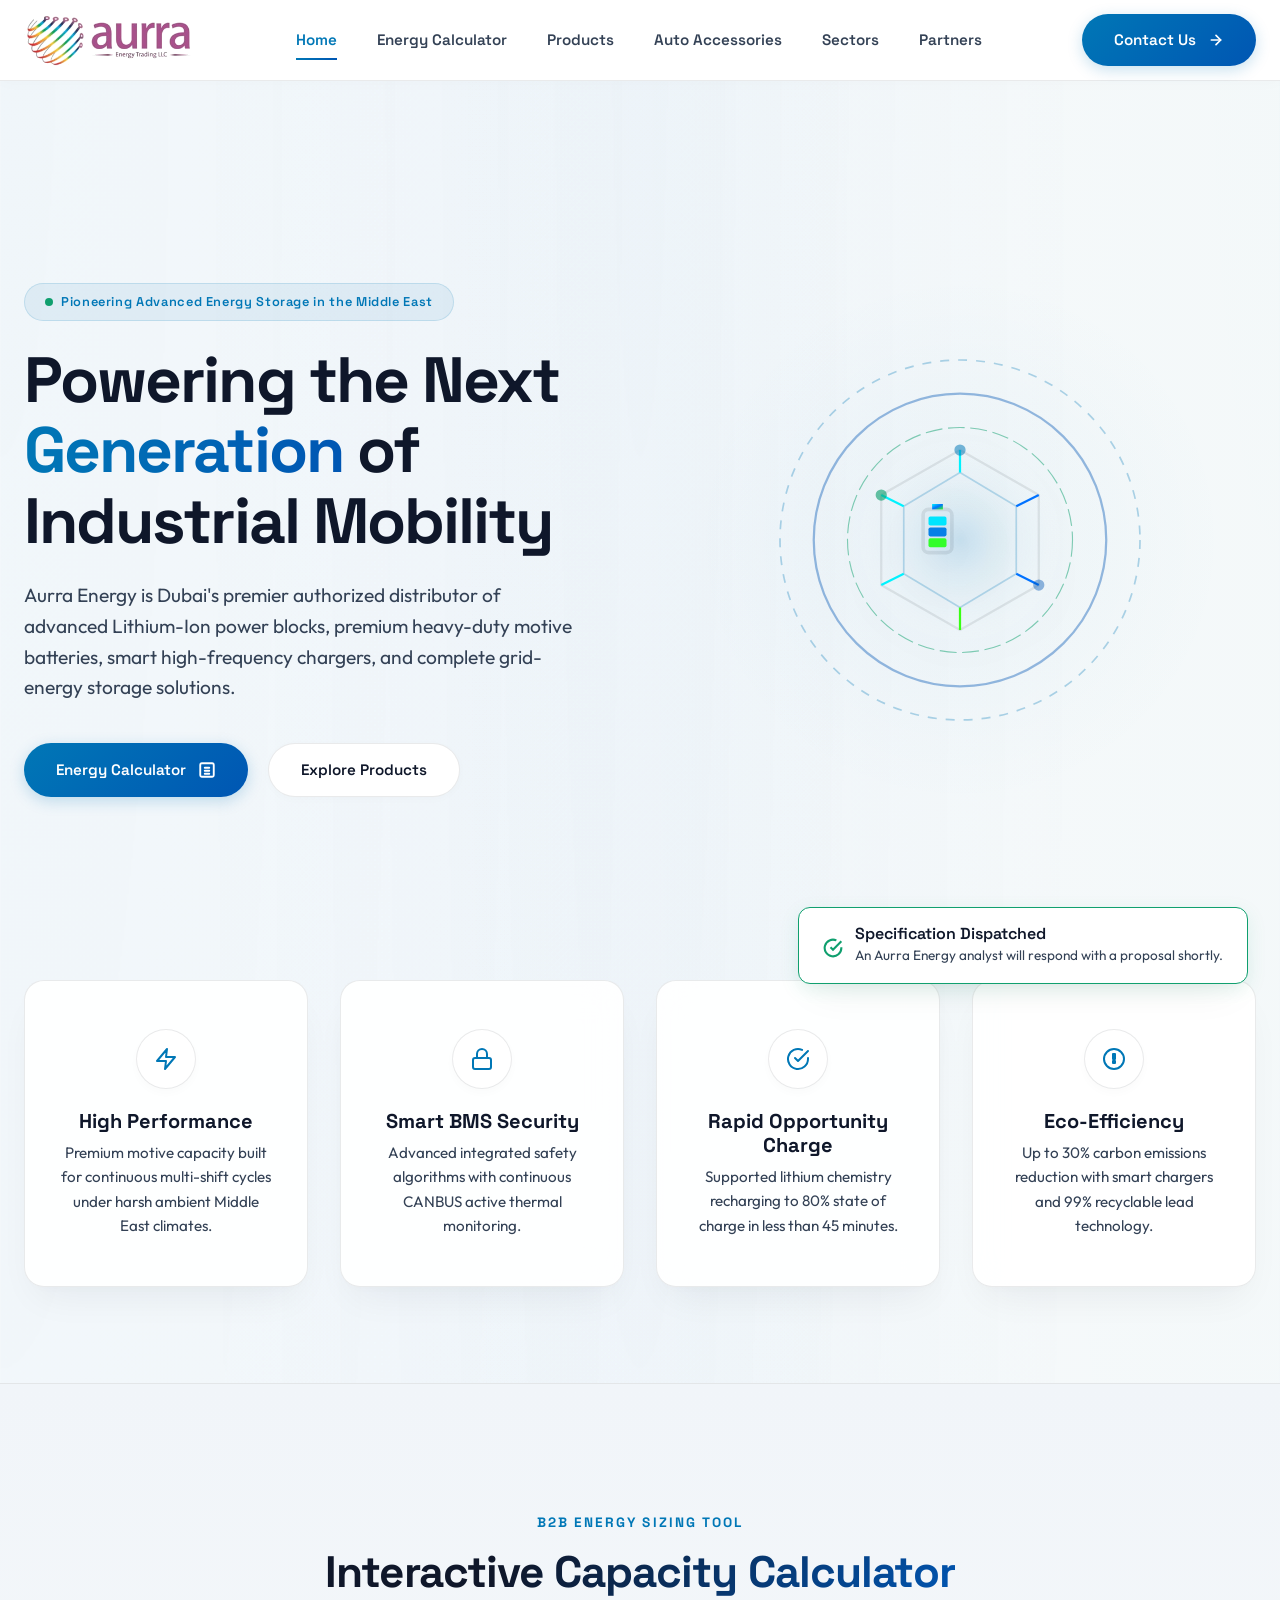
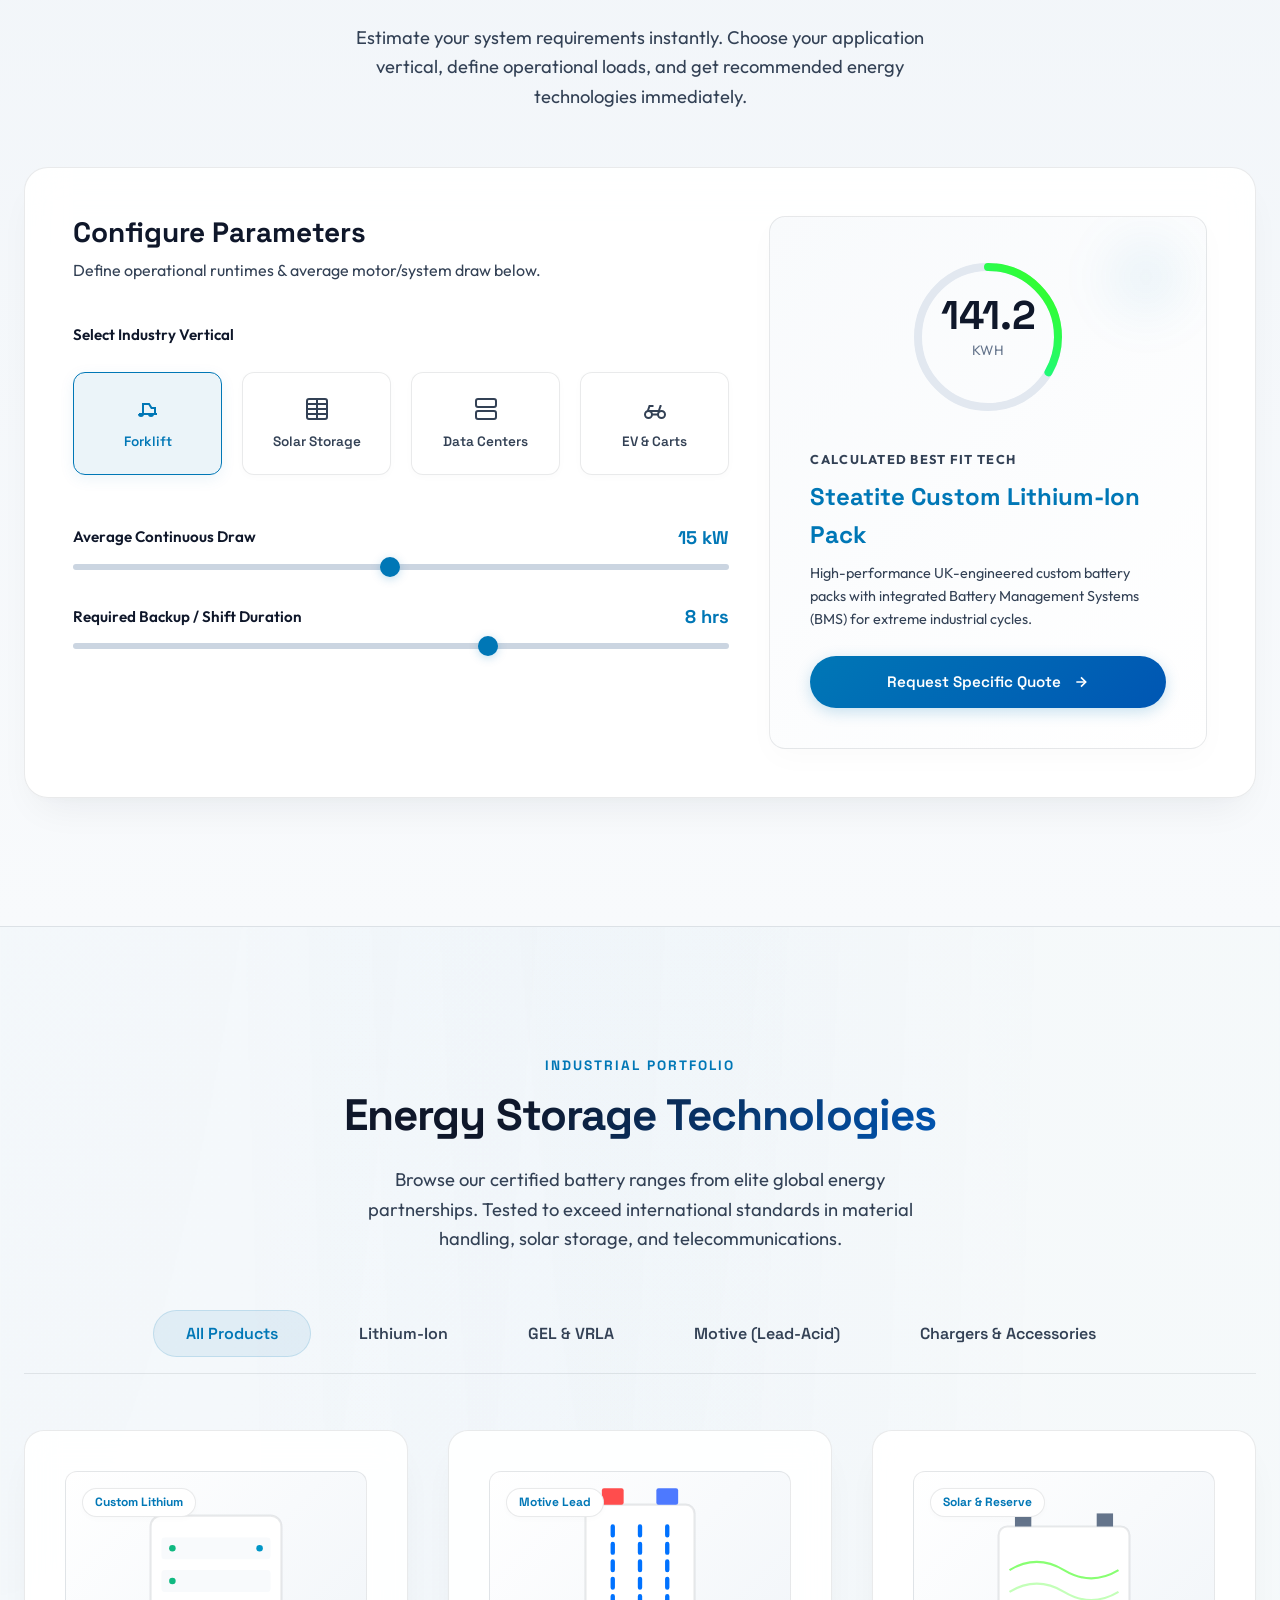
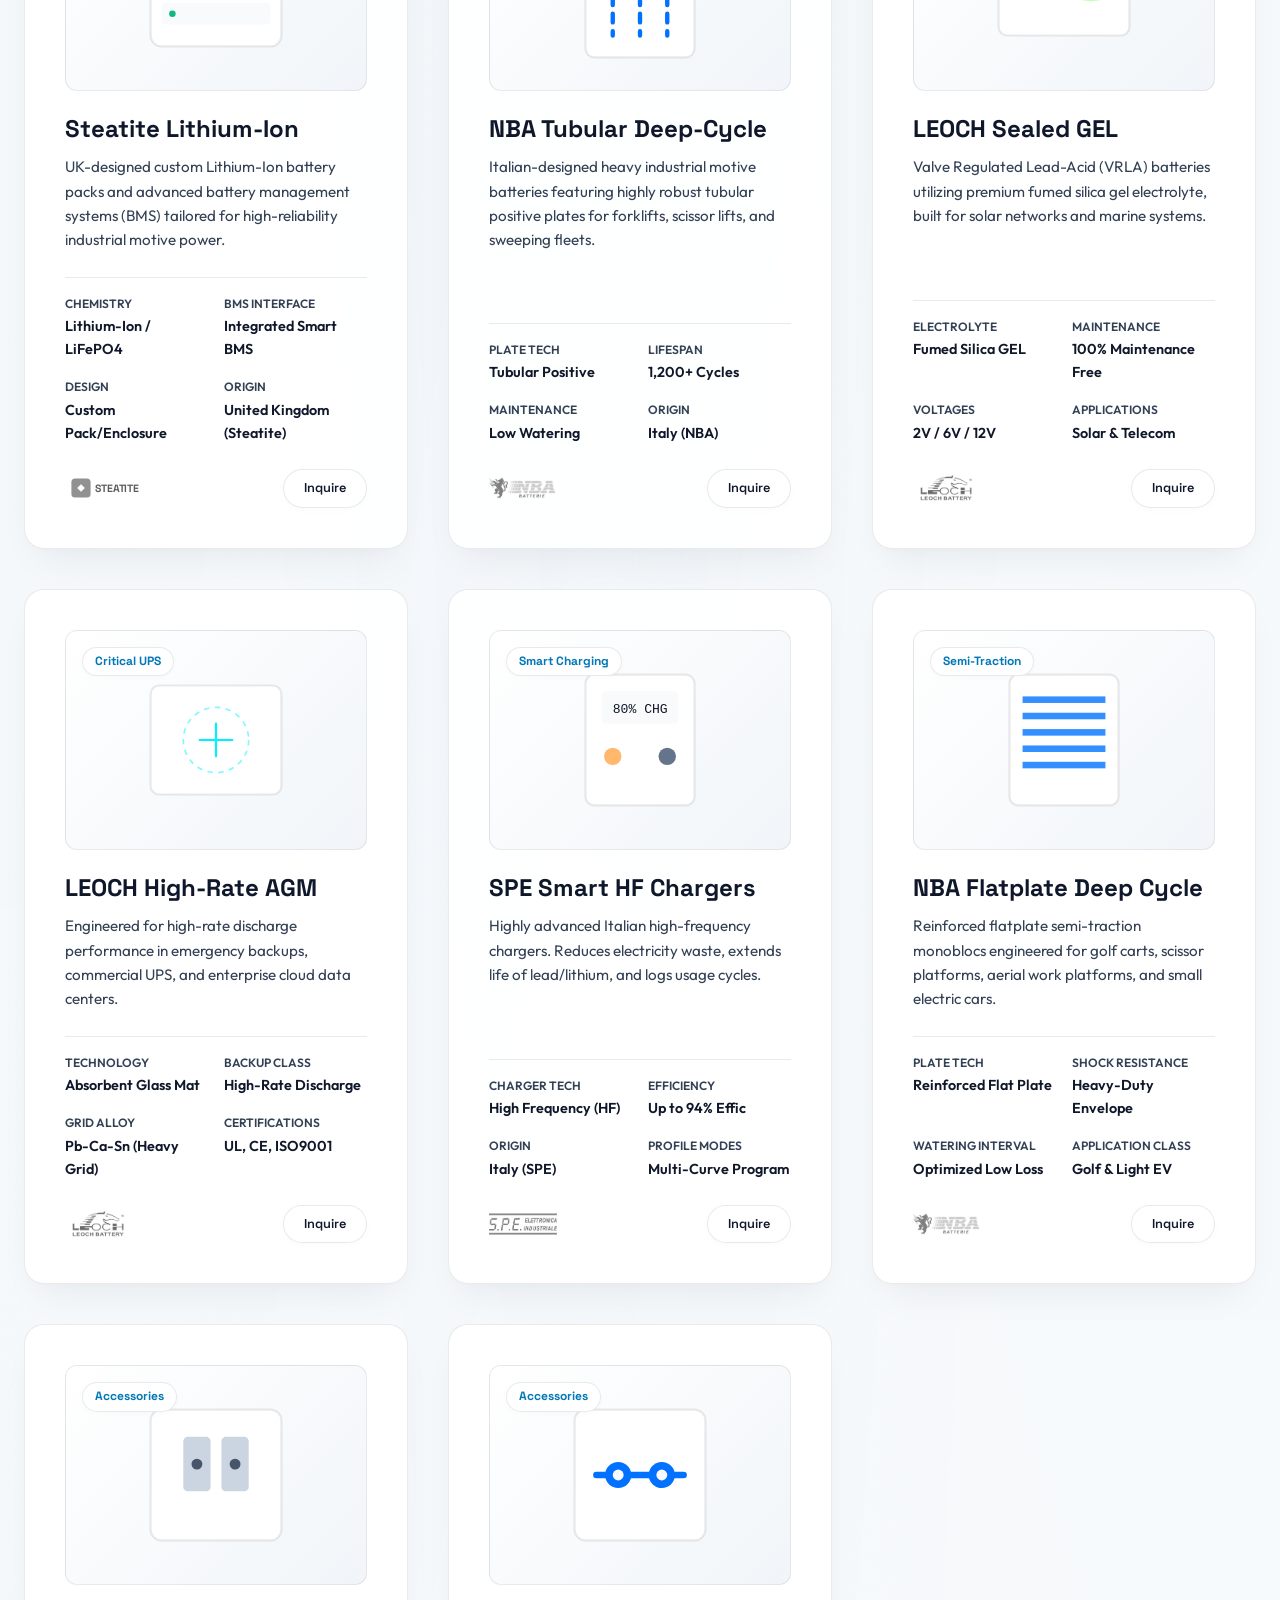
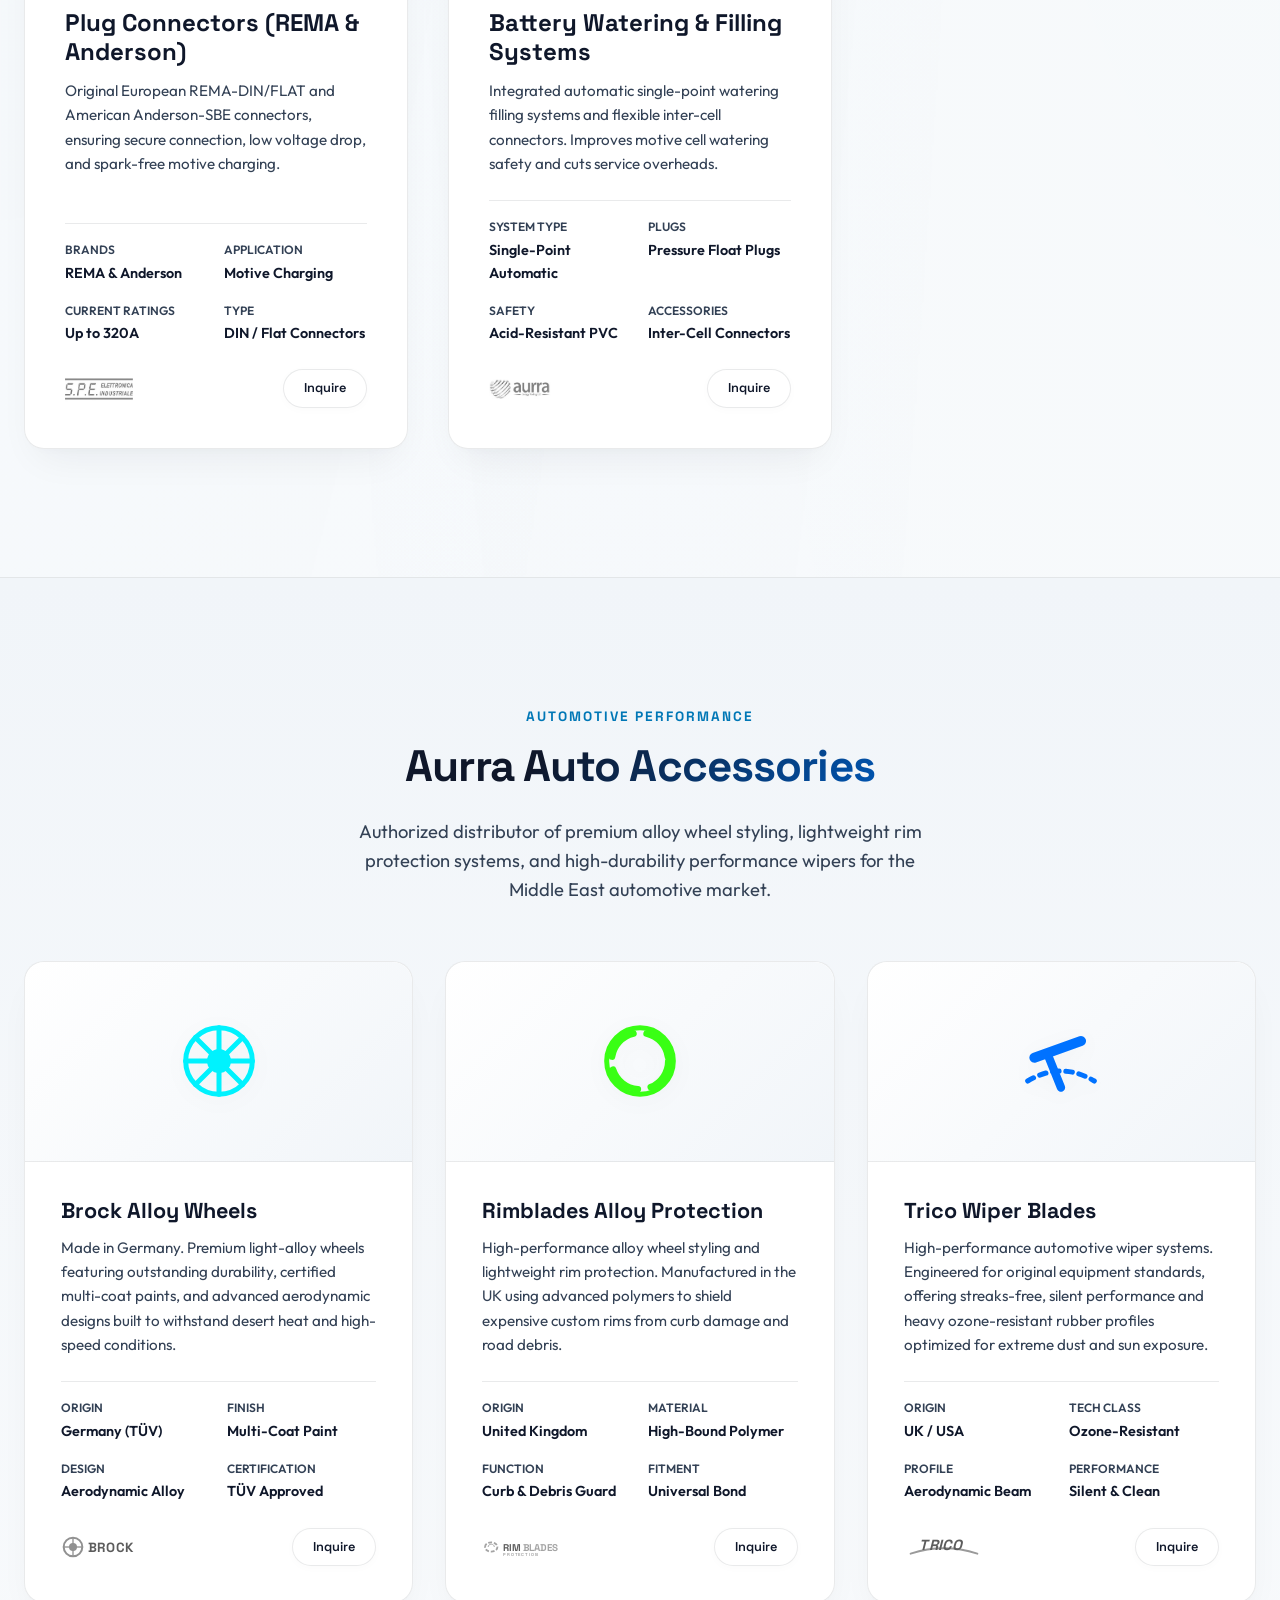
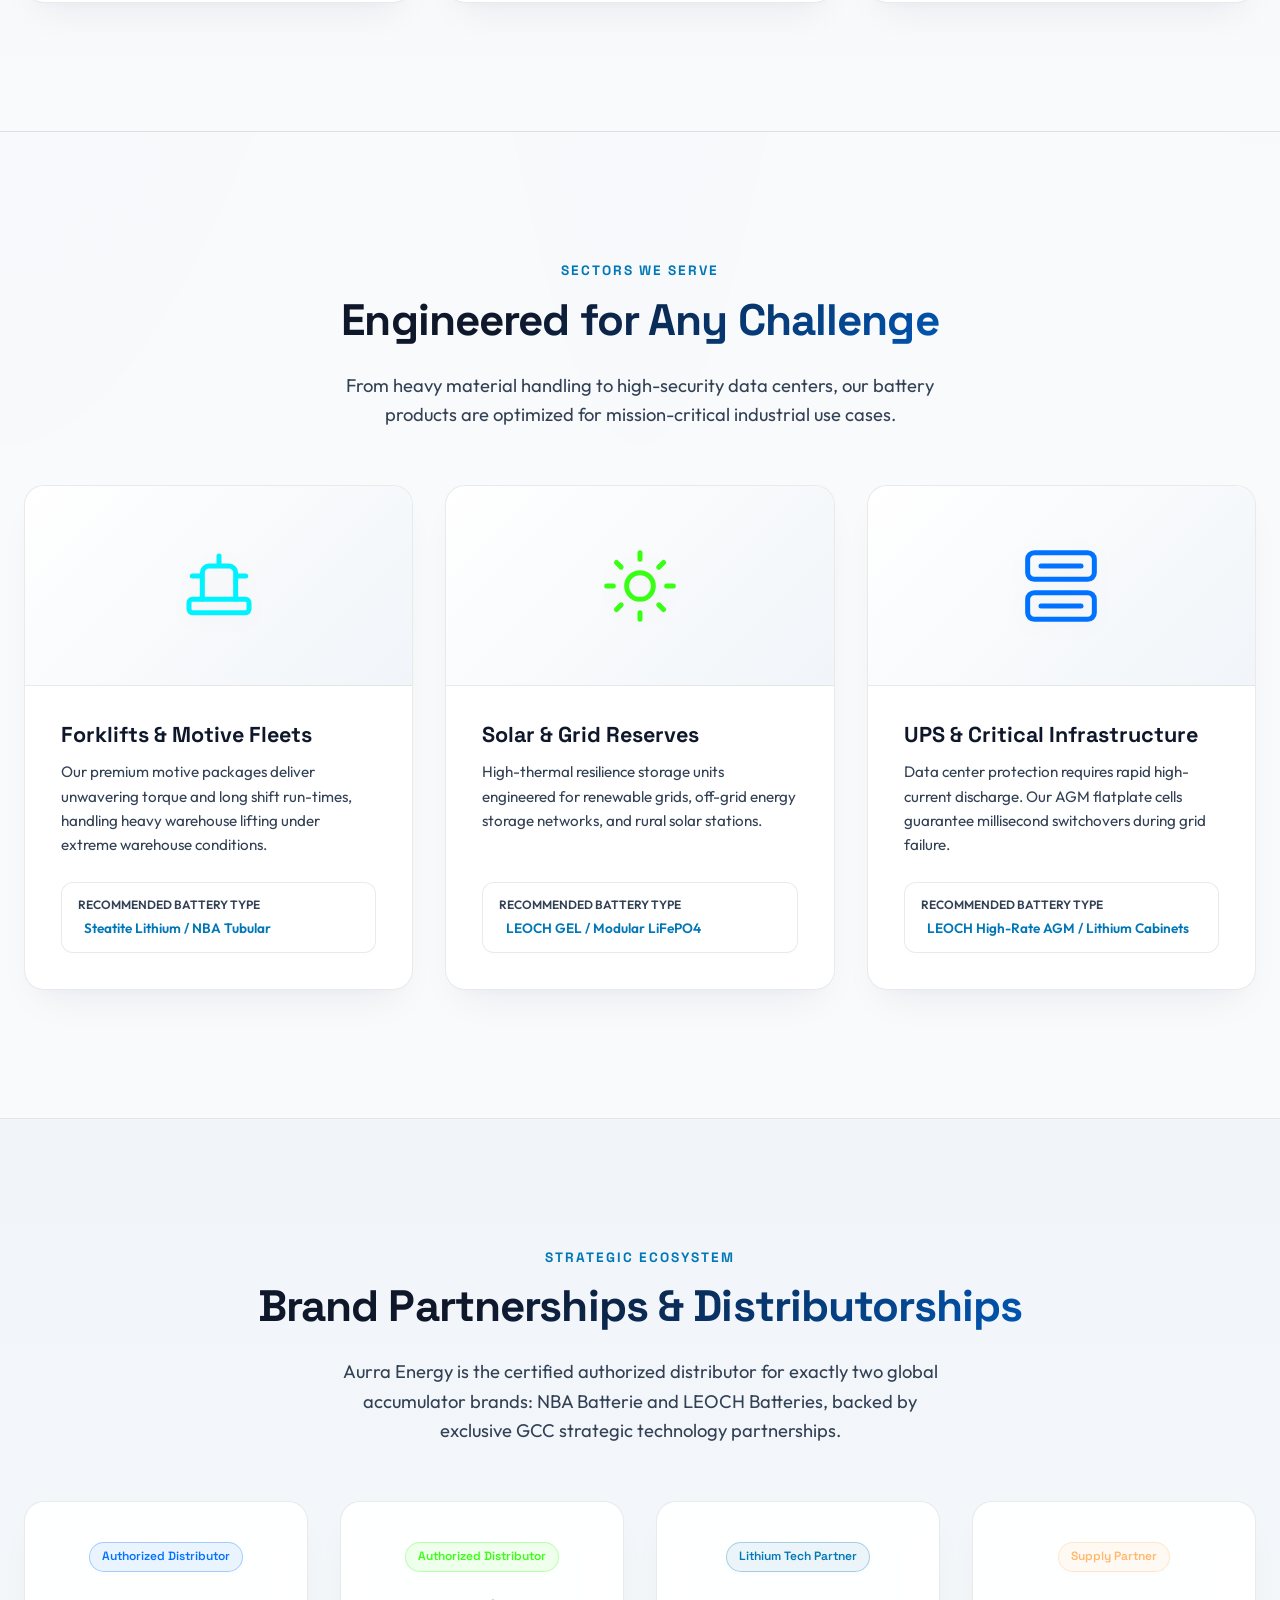
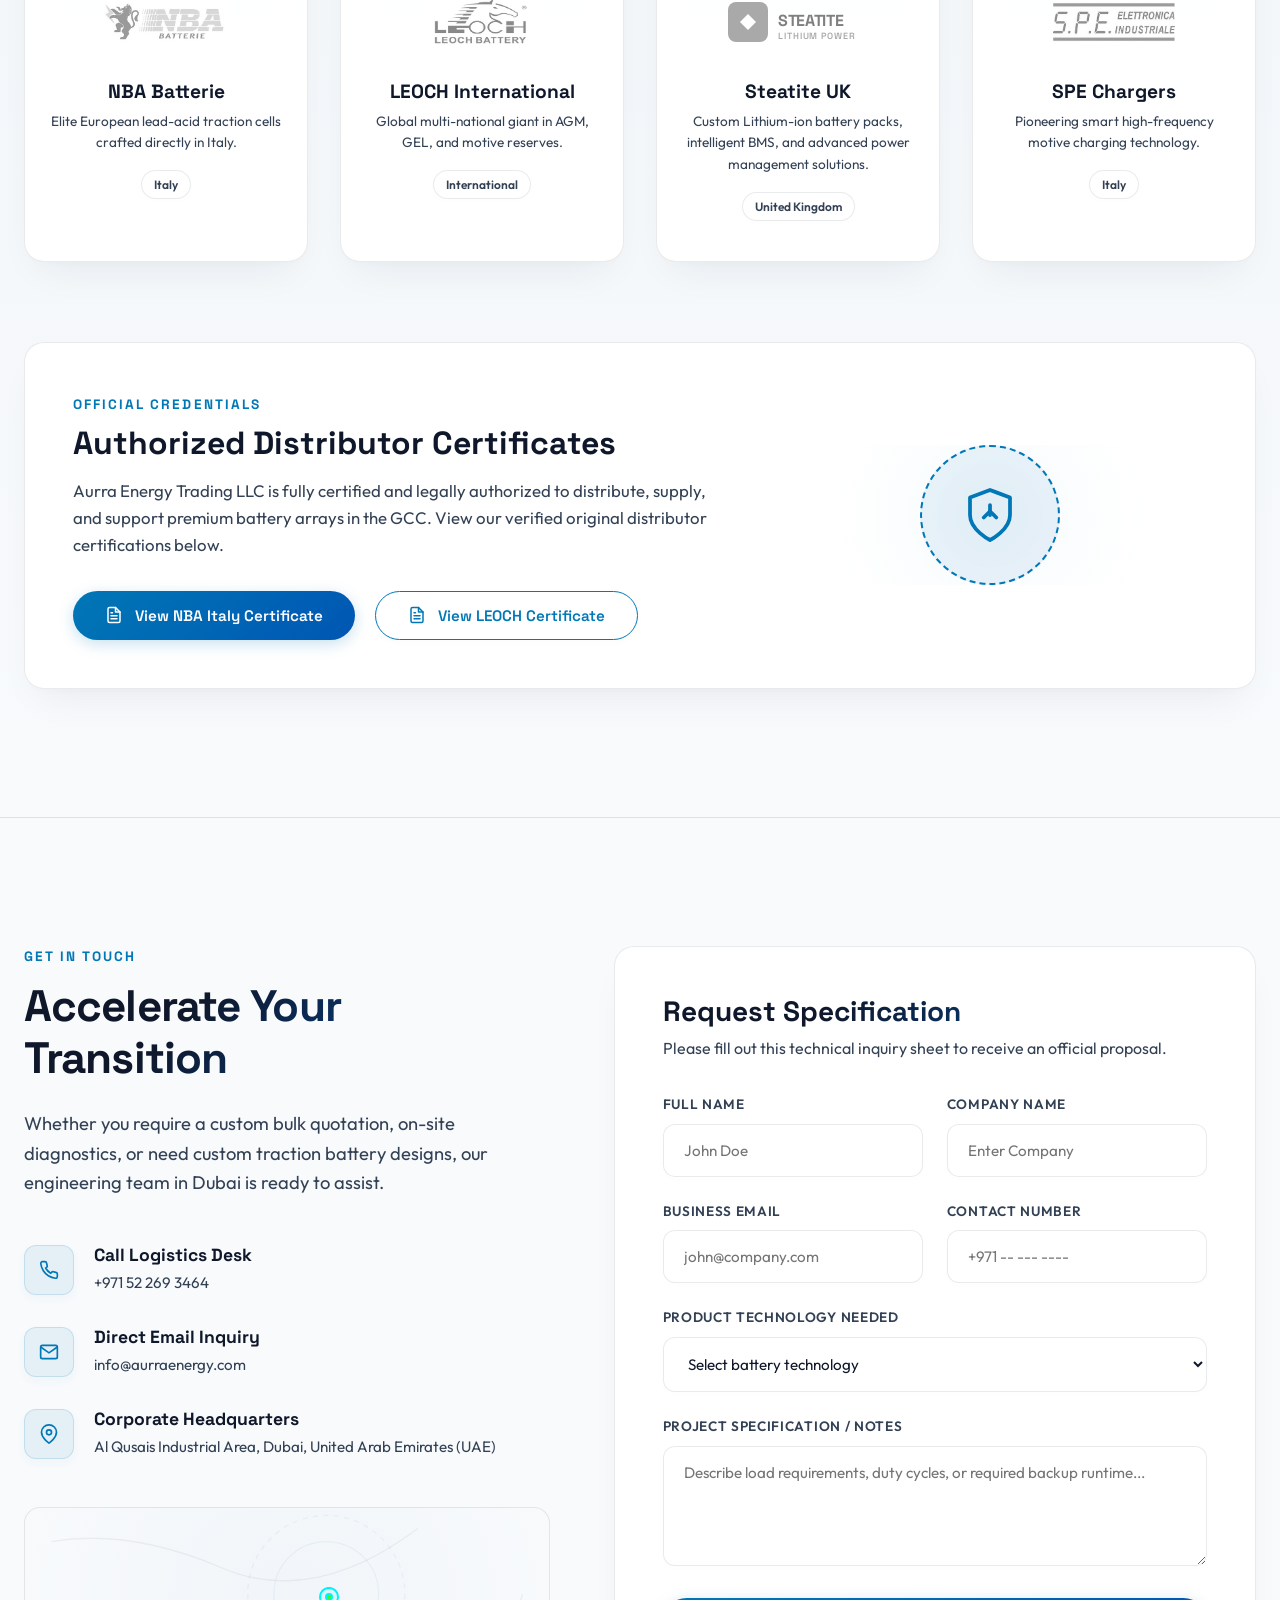
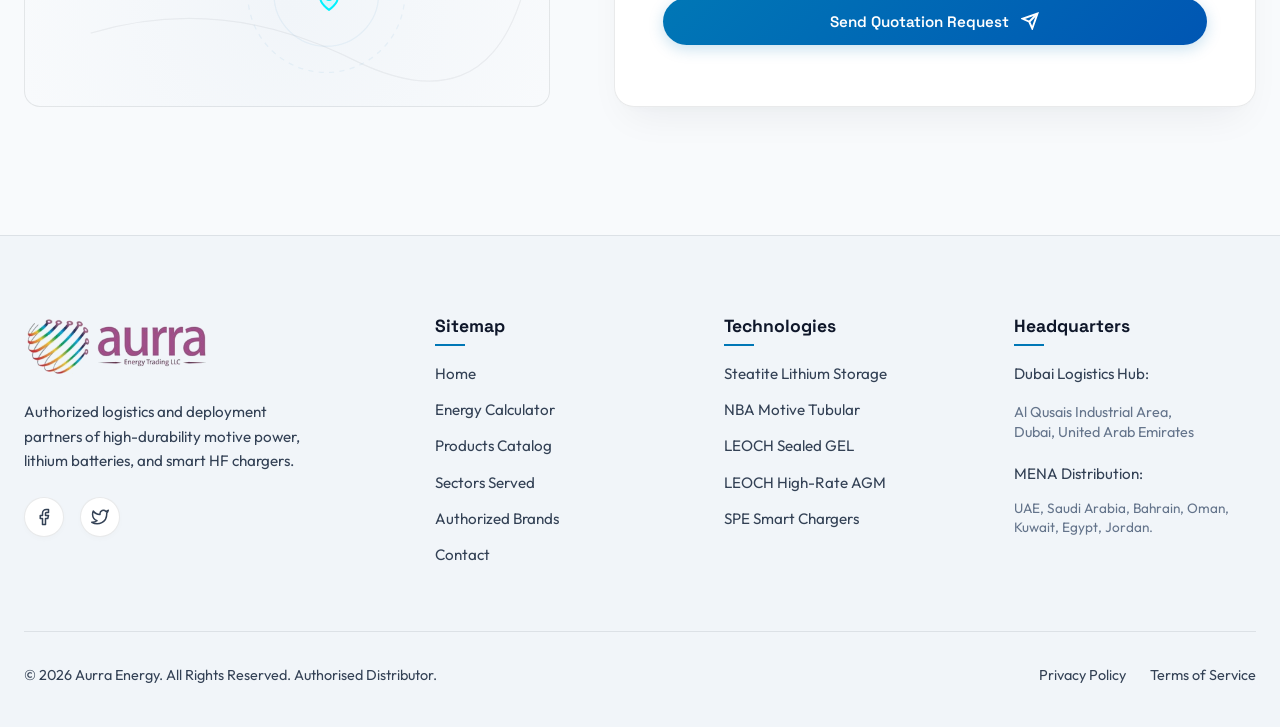
==== commit 055b8f8f: "feat: add premium branding, detailed specs, and inquiry buttons to Auto Accessories cards" ====
--- a/aurraenergy/index.html
+++ b/aurraenergy/index.html
@@ -735,12 +735,37 @@
           <div class="sector-body">
             <h3>Brock Alloy Wheels</h3>
             <p>Made in Germany. Premium light-alloy wheels featuring outstanding durability, certified multi-coat paints, and advanced aerodynamic designs built to withstand desert heat and high-speed conditions.</p>
-            <div class="sector-suitability">
-              <div class="suitability-lbl">Origin &amp; Design</div>
-              <div class="suitability-val">
-                <span class="partner-logo-mini" style="background:#00f2fe;"></span>
-                Germany (TÜV Certified)
-              </div>
+            
+            <div class="prod-specs">
+              <div class="spec-item">
+                <span class="spec-lbl">Origin</span>
+                <span class="spec-val">Germany (TÜV)</span>
+              </div>
+              <div class="spec-item">
+                <span class="spec-lbl">Finish</span>
+                <span class="spec-val">Multi-Coat Paint</span>
+              </div>
+              <div class="spec-item">
+                <span class="spec-lbl">Design</span>
+                <span class="spec-val">Aerodynamic Alloy</span>
+              </div>
+              <div class="spec-item">
+                <span class="spec-lbl">Certification</span>
+                <span class="spec-val">TÜV Approved</span>
+              </div>
+            </div>
+
+            <div class="prod-footer">
+              <div class="partner-brand-badge">
+                <svg class="prod-brand-logo" width="80" height="24" viewBox="0 0 120 36" fill="none" xmlns="http://www.w3.org/2000/svg">
+                  <circle cx="18" cy="18" r="14" stroke="var(--accent-teal)" stroke-width="3" />
+                  <circle cx="18" cy="18" r="6" fill="var(--accent-teal)" />
+                  <line x1="18" y1="4" x2="18" y2="32" stroke="var(--accent-teal)" stroke-width="2" />
+                  <line x1="4" y1="18" x2="32" y2="18" stroke="var(--accent-teal)" stroke-width="2" />
+                  <text x="40" y="25" fill="var(--text-primary)" font-family="'Space Grotesk', sans-serif" font-weight="800" font-size="20" letter-spacing="0.05em">BROCK</text>
+                </svg>
+              </div>
+              <a href="#contact" class="btn btn-secondary" style="padding: 0.5rem 1.25rem; font-size: 0.8rem;" id="btn-quote-brock">Inquire</a>
             </div>
           </div>
         </div>
@@ -757,12 +782,37 @@
           <div class="sector-body">
             <h3>Rimblades Alloy Protection</h3>
             <p>High-performance alloy wheel styling and lightweight rim protection. Manufactured in the UK using advanced polymers to shield expensive custom rims from curb damage and road debris.</p>
-            <div class="sector-suitability">
-              <div class="suitability-lbl">Origin &amp; Branding</div>
-              <div class="suitability-val">
-                <span class="partner-logo-mini" style="background:#39ff14;"></span>
-                United Kingdom (Rimblades Ltd)
-              </div>
+            
+            <div class="prod-specs">
+              <div class="spec-item">
+                <span class="spec-lbl">Origin</span>
+                <span class="spec-val">United Kingdom</span>
+              </div>
+              <div class="spec-item">
+                <span class="spec-lbl">Material</span>
+                <span class="spec-val">High-Bound Polymer</span>
+              </div>
+              <div class="spec-item">
+                <span class="spec-lbl">Function</span>
+                <span class="spec-val">Curb &amp; Debris Guard</span>
+              </div>
+              <div class="spec-item">
+                <span class="spec-lbl">Fitment</span>
+                <span class="spec-val">Universal Bond</span>
+              </div>
+            </div>
+
+            <div class="prod-footer">
+              <div class="partner-brand-badge">
+                <svg class="prod-brand-logo" width="80" height="24" viewBox="0 0 130 36" fill="none" xmlns="http://www.w3.org/2000/svg">
+                  <path d="M5 18 C 5 8, 25 8, 25 18 C 25 28, 5 28, 5 18" stroke="var(--accent-lime)" stroke-width="3" stroke-dasharray="6 3" fill="none" />
+                  <path d="M10 18 C 10 12, 20 12, 20 18" stroke="var(--accent-lime)" stroke-width="1.5" fill="none" />
+                  <text x="34" y="24" fill="var(--text-primary)" font-family="'Space Grotesk', sans-serif" font-weight="800" font-size="16" letter-spacing="-0.02em">RIM</text>
+                  <text x="66" y="24" fill="var(--accent-lime)" font-family="'Space Grotesk', sans-serif" font-weight="800" font-size="16" letter-spacing="-0.02em">BLADES</text>
+                  <text x="34" y="32" fill="var(--text-muted)" font-family="'Space Grotesk', sans-serif" font-weight="600" font-size="7" letter-spacing="0.2em">PROTECTION</text>
+                </svg>
+              </div>
+              <a href="#contact" class="btn btn-secondary" style="padding: 0.5rem 1.25rem; font-size: 0.8rem;" id="btn-quote-rimblades">Inquire</a>
             </div>
           </div>
         </div>
@@ -779,12 +829,34 @@
           <div class="sector-body">
             <h3>Trico Wiper Blades</h3>
             <p>High-performance automotive wiper systems. Engineered for original equipment standards, offering streaks-free, silent performance and heavy ozone-resistant rubber profiles optimized for extreme dust and sun exposure.</p>
-            <div class="sector-suitability">
-              <div class="suitability-lbl">Origin &amp; Technology</div>
-              <div class="suitability-val">
-                <span class="partner-logo-mini" style="background:#0072ff;"></span>
-                UK / USA (Trico Automotive)
-              </div>
+            
+            <div class="prod-specs">
+              <div class="spec-item">
+                <span class="spec-lbl">Origin</span>
+                <span class="spec-val">UK / USA</span>
+              </div>
+              <div class="spec-item">
+                <span class="spec-lbl">Tech Class</span>
+                <span class="spec-val">Ozone-Resistant</span>
+              </div>
+              <div class="spec-item">
+                <span class="spec-lbl">Profile</span>
+                <span class="spec-val">Aerodynamic Beam</span>
+              </div>
+              <div class="spec-item">
+                <span class="spec-lbl">Performance</span>
+                <span class="spec-val">Silent &amp; Clean</span>
+              </div>
+            </div>
+
+            <div class="prod-footer">
+              <div class="partner-brand-badge">
+                <svg class="prod-brand-logo" width="80" height="24" viewBox="0 0 110 36" fill="none" xmlns="http://www.w3.org/2000/svg">
+                  <path d="M5 28 Q 55 12, 105 28" stroke="var(--accent-blue)" stroke-width="3" stroke-linecap="round" fill="none" opacity="0.8" />
+                  <text x="18" y="23" fill="var(--text-primary)" font-family="'Space Grotesk', sans-serif" font-weight="900" font-style="italic" font-size="22" letter-spacing="0.02em">TRICO</text>
+                </svg>
+              </div>
+              <a href="#contact" class="btn btn-secondary" style="padding: 0.5rem 1.25rem; font-size: 0.8rem;" id="btn-quote-trico">Inquire</a>
             </div>
           </div>
         </div>
--- a/aurraenergy/style.css
+++ b/aurraenergy/style.css
@@ -1075,7 +1075,8 @@
   width: auto !important;
 }
 
-.prod-card:hover .prod-brand-logo {
+.prod-card:hover .prod-brand-logo,
+.sector-card:hover .prod-brand-logo {
   filter: grayscale(0%) opacity(100%);
 }
 
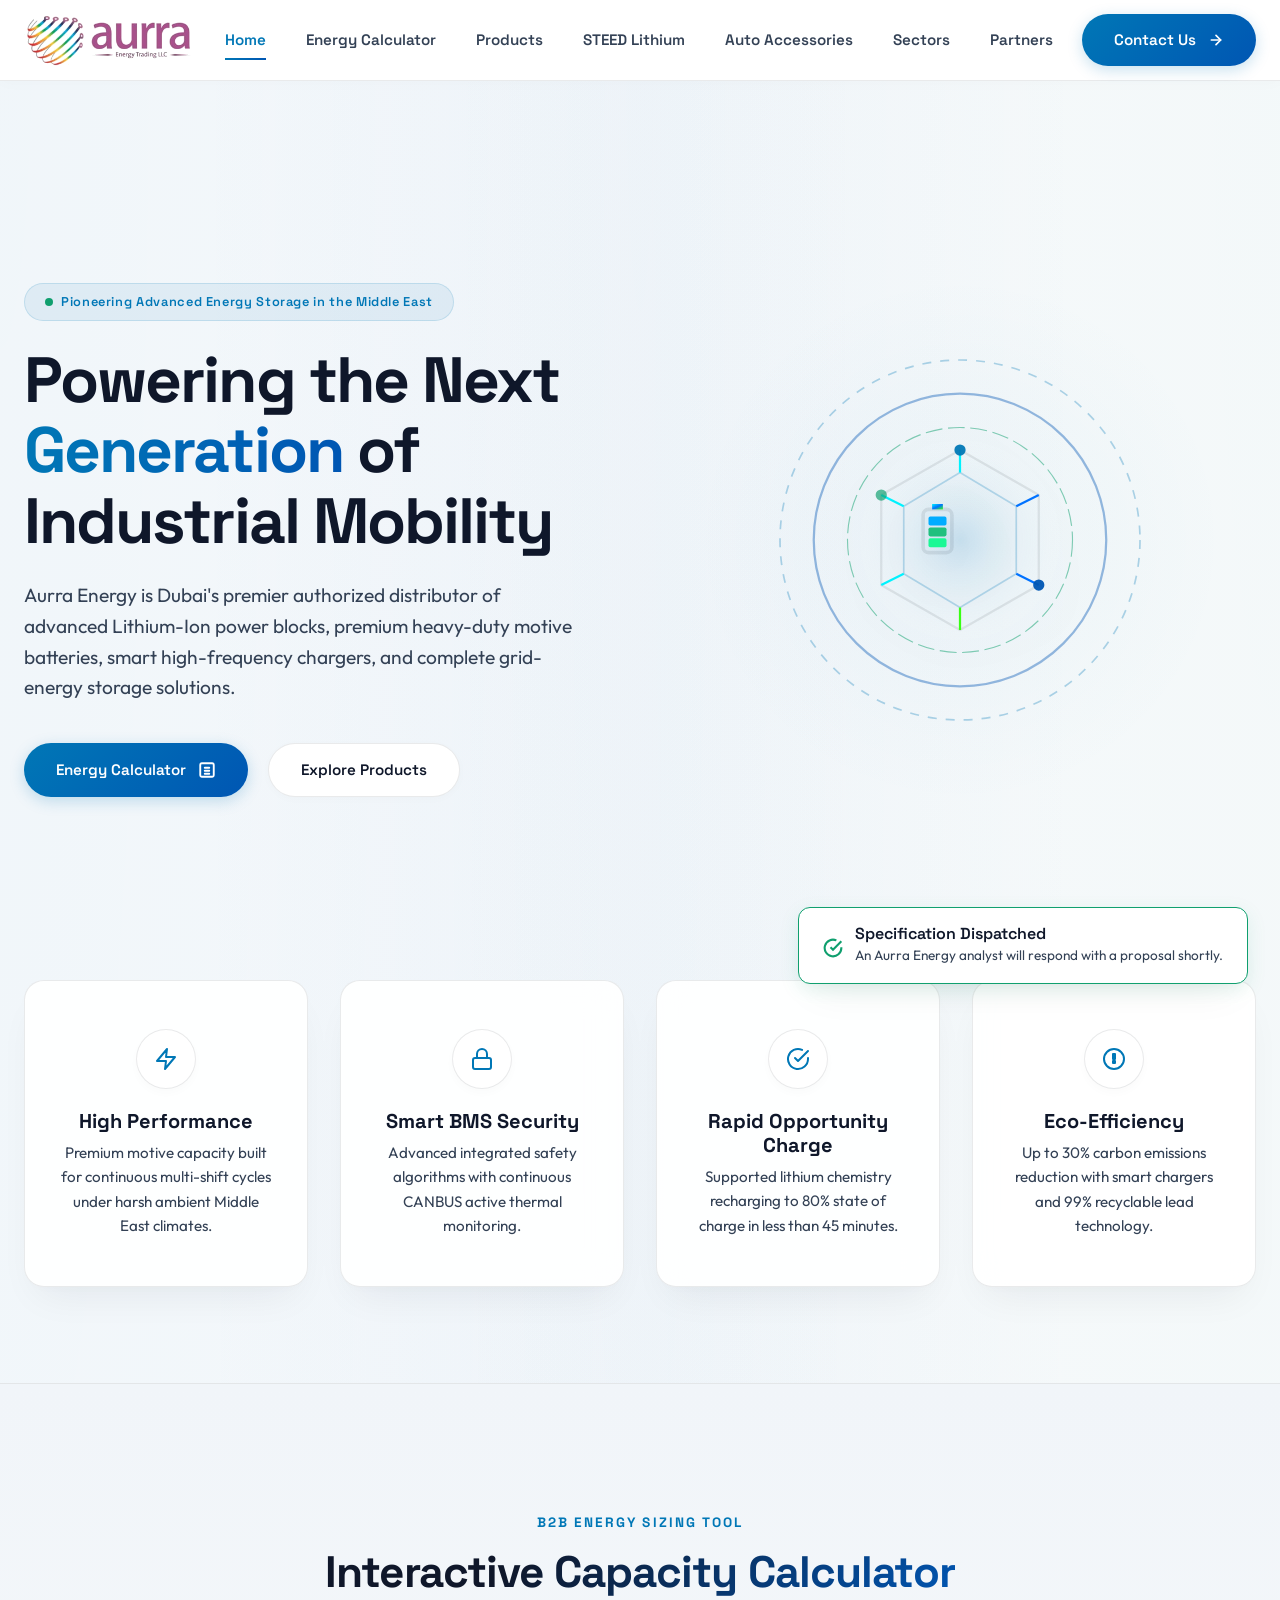
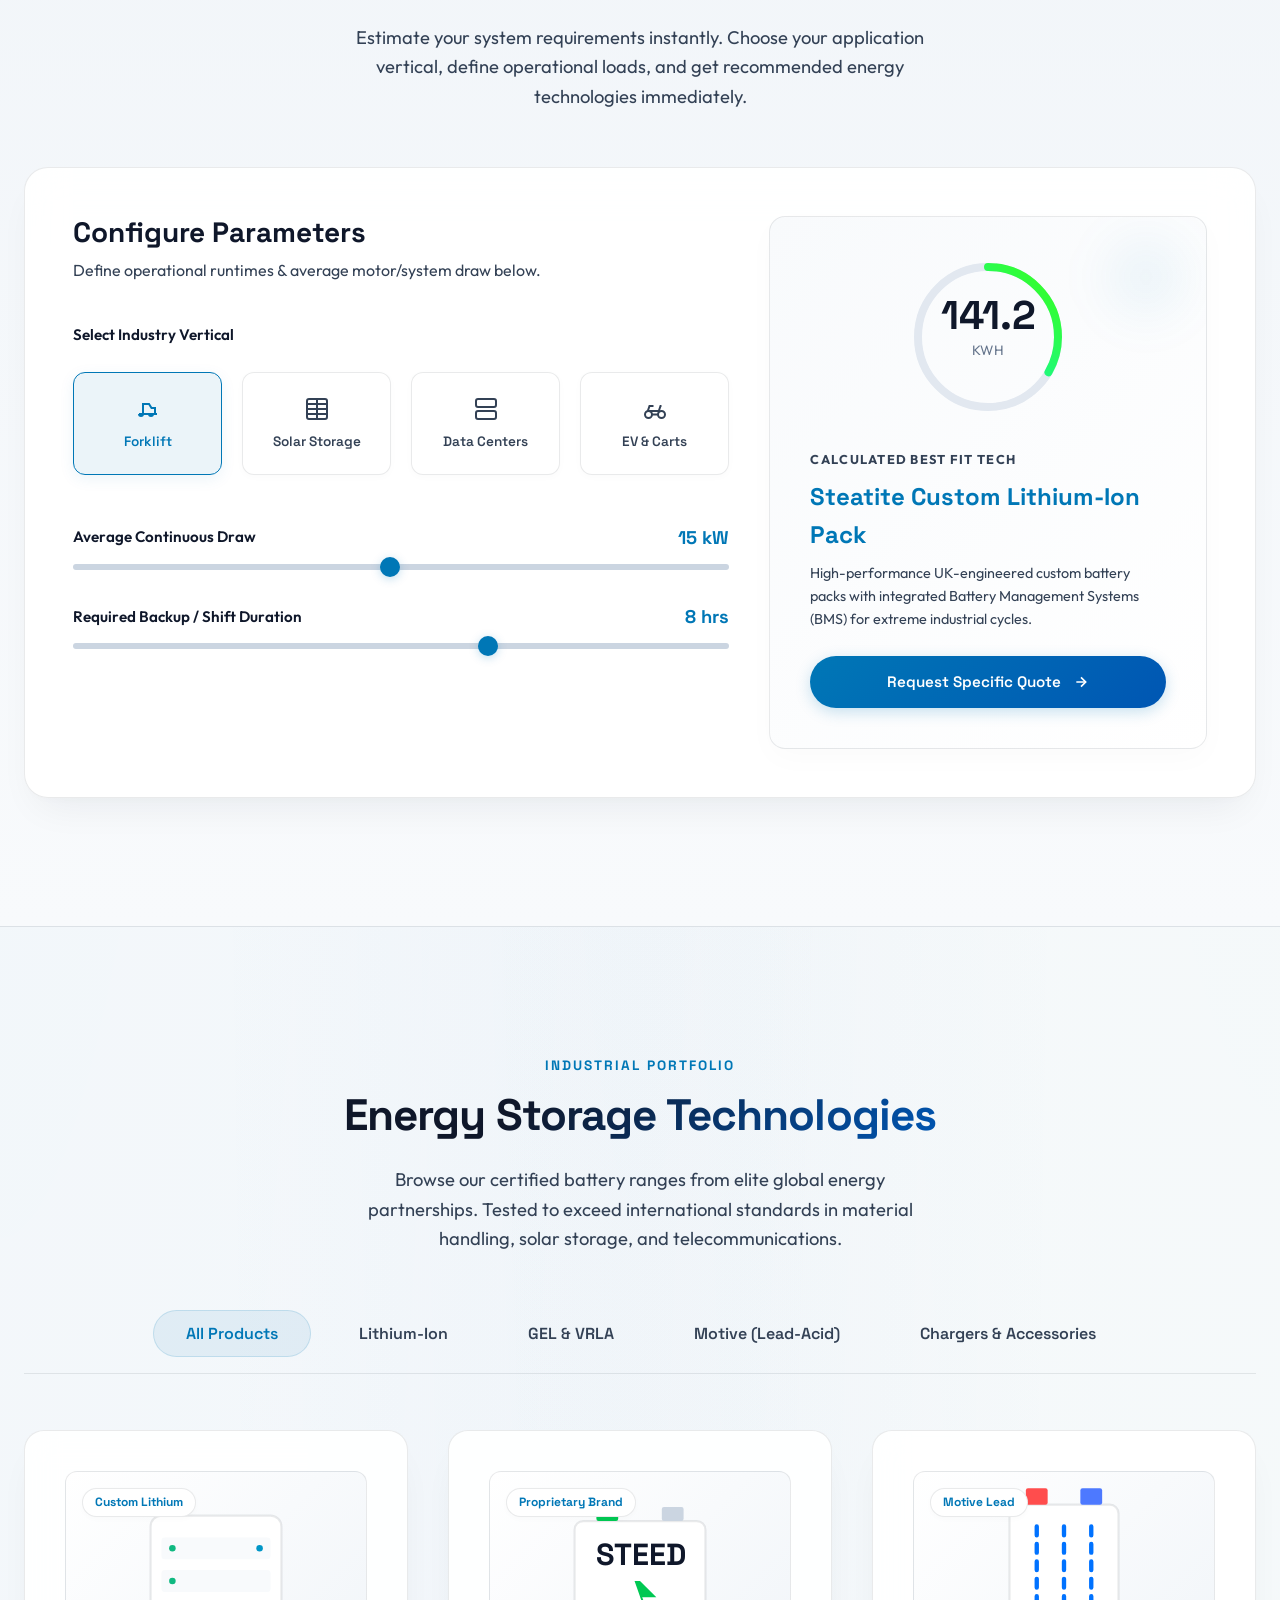
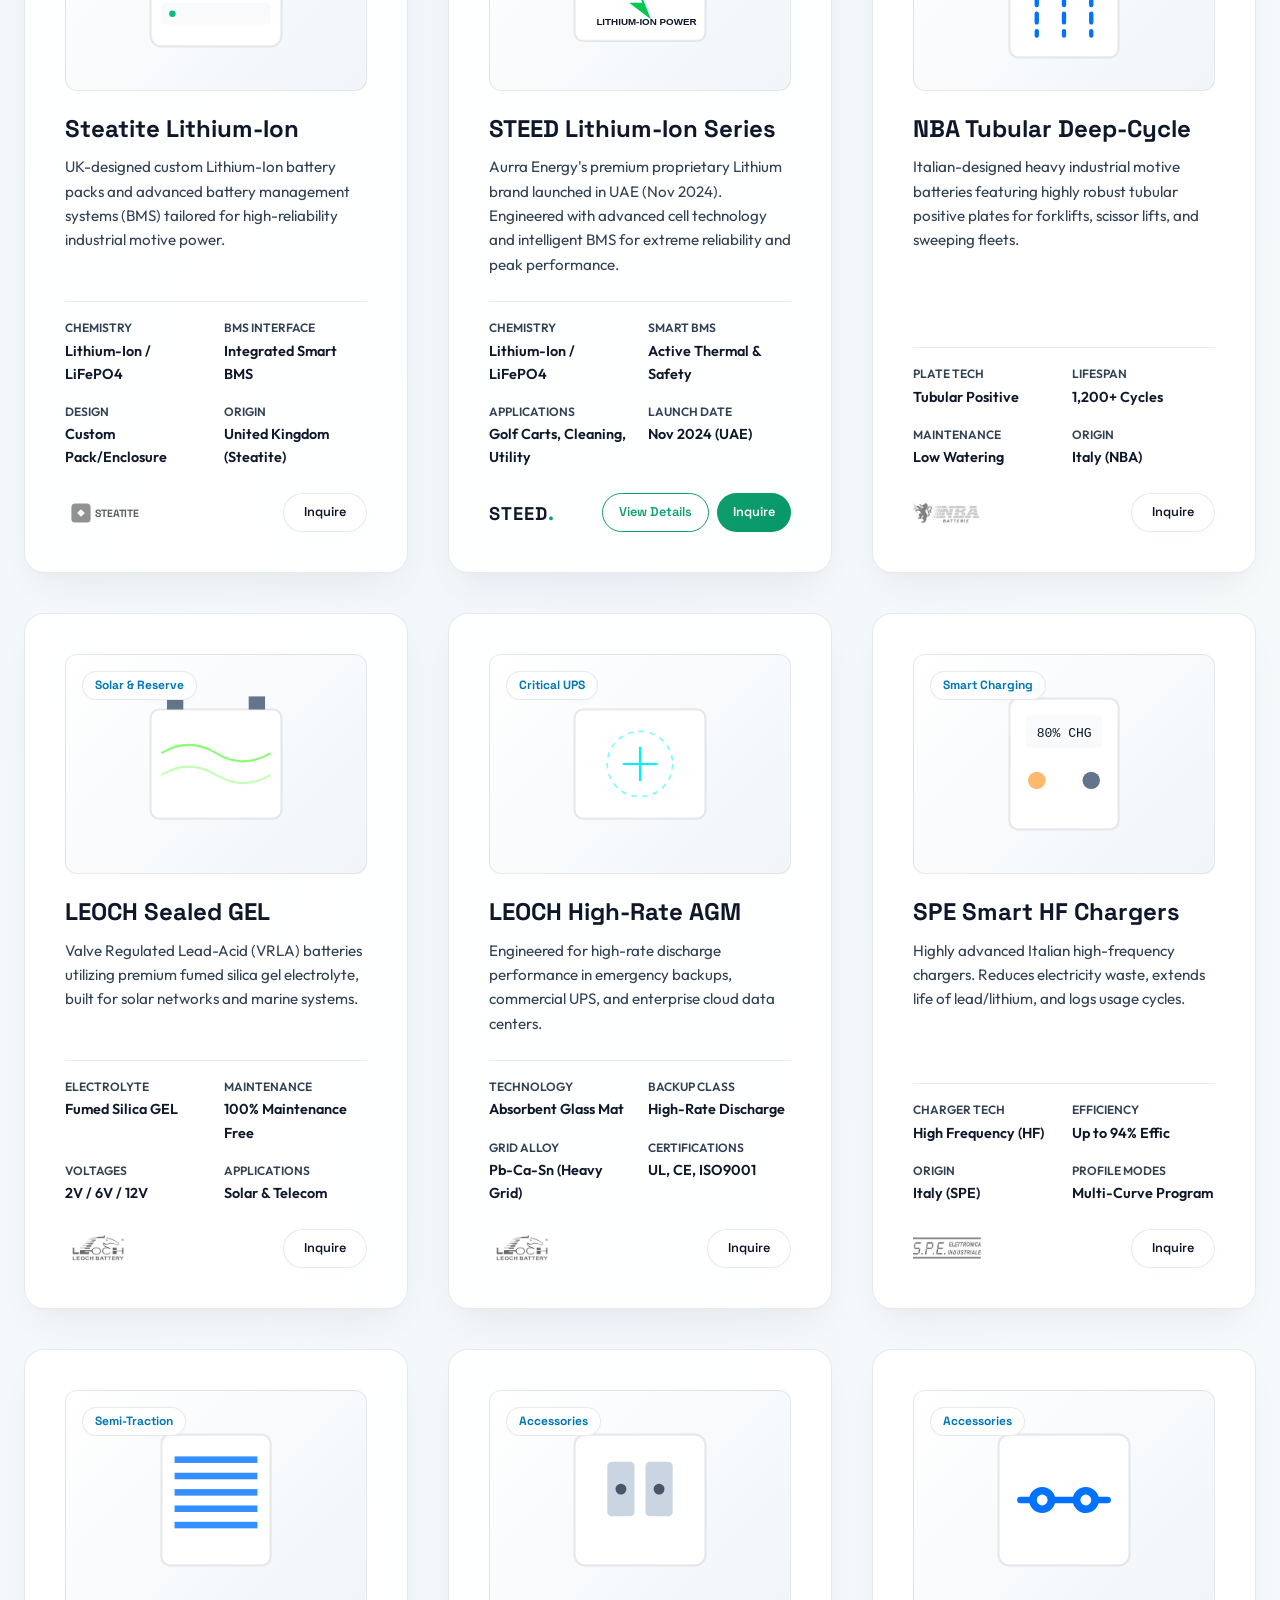
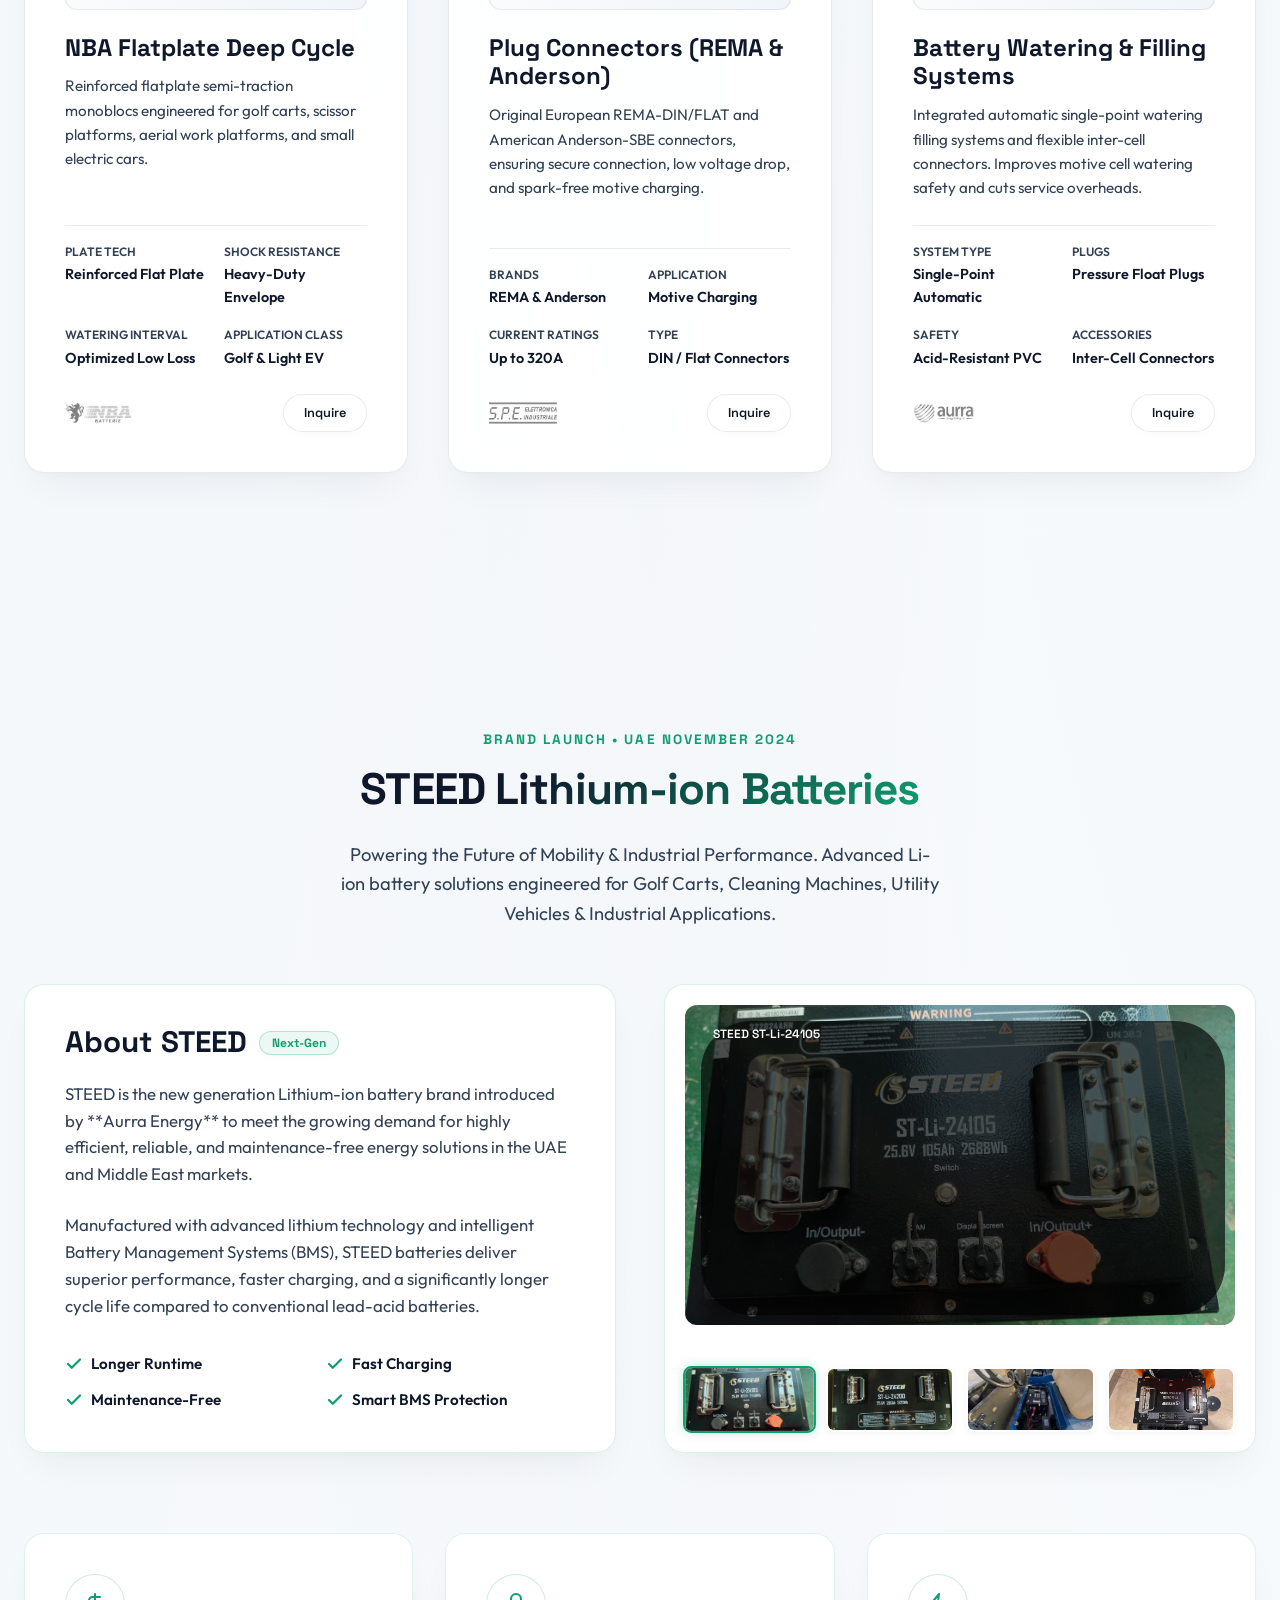
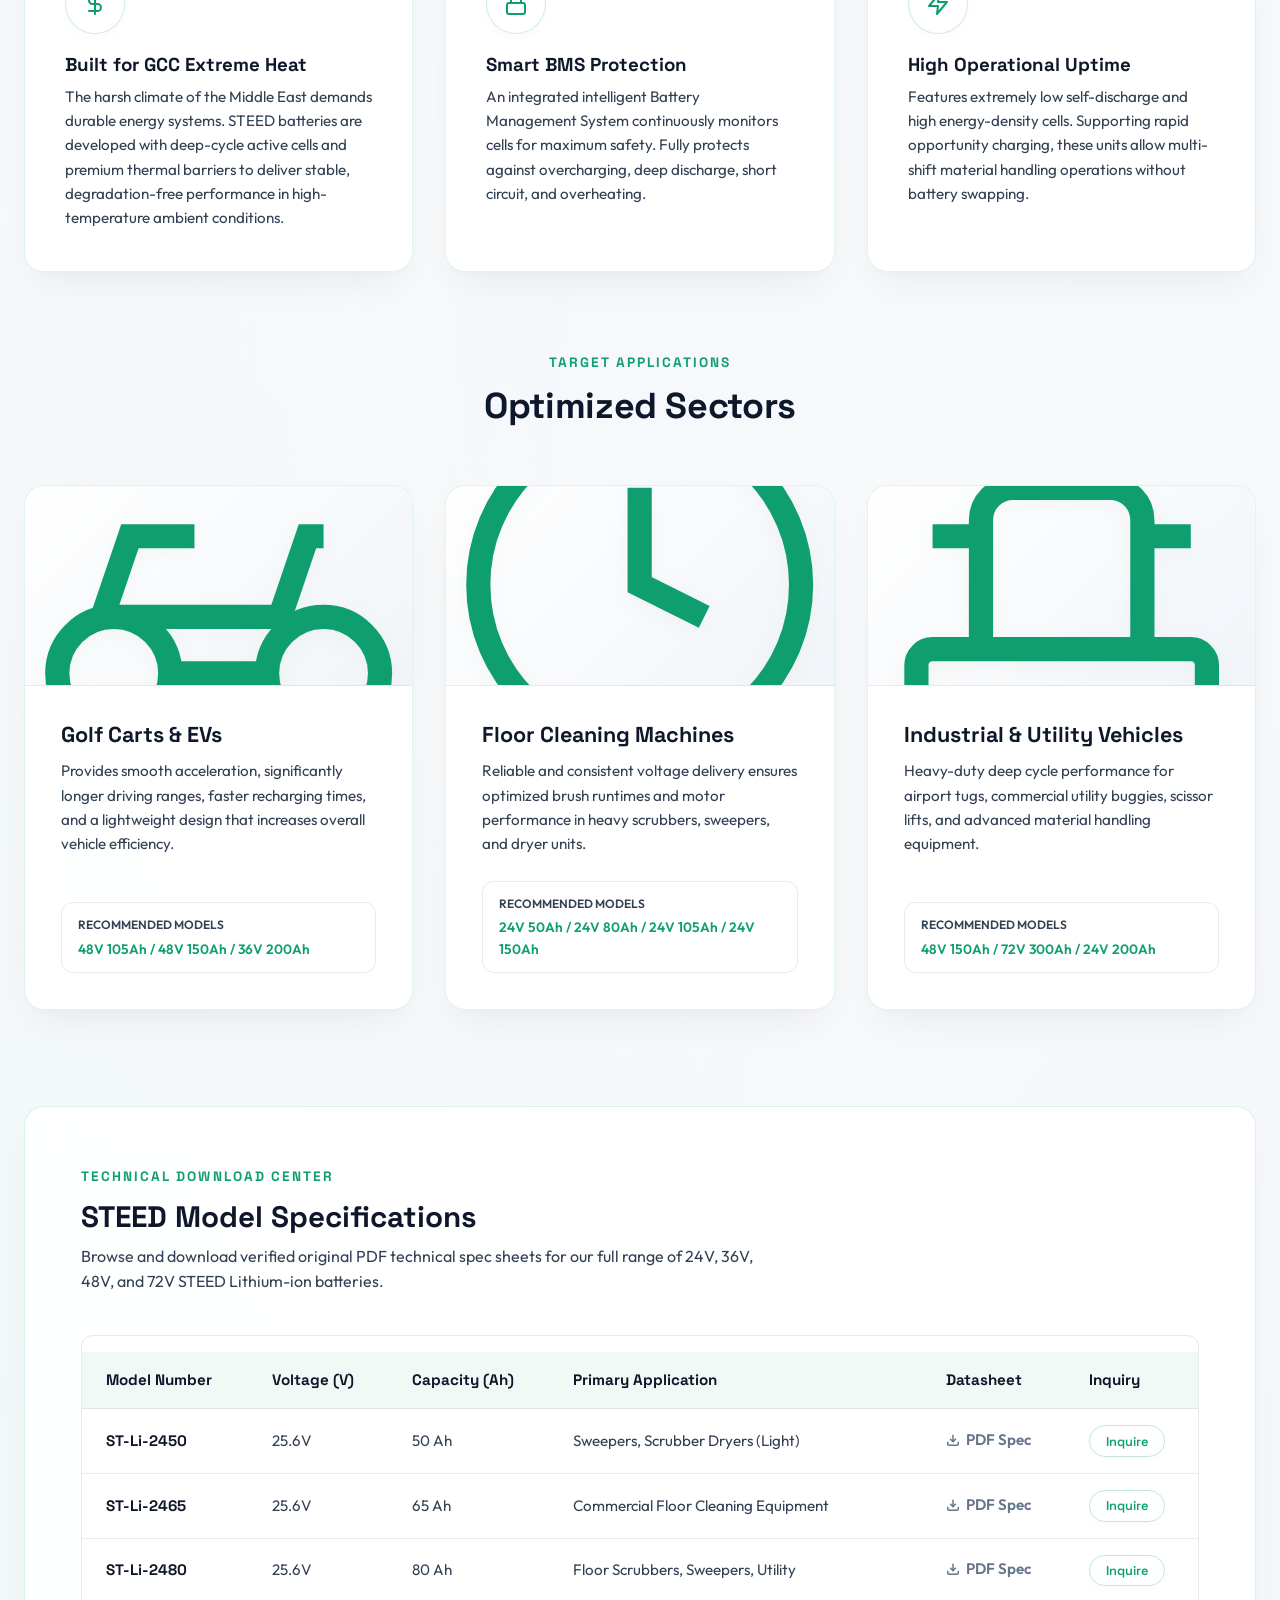
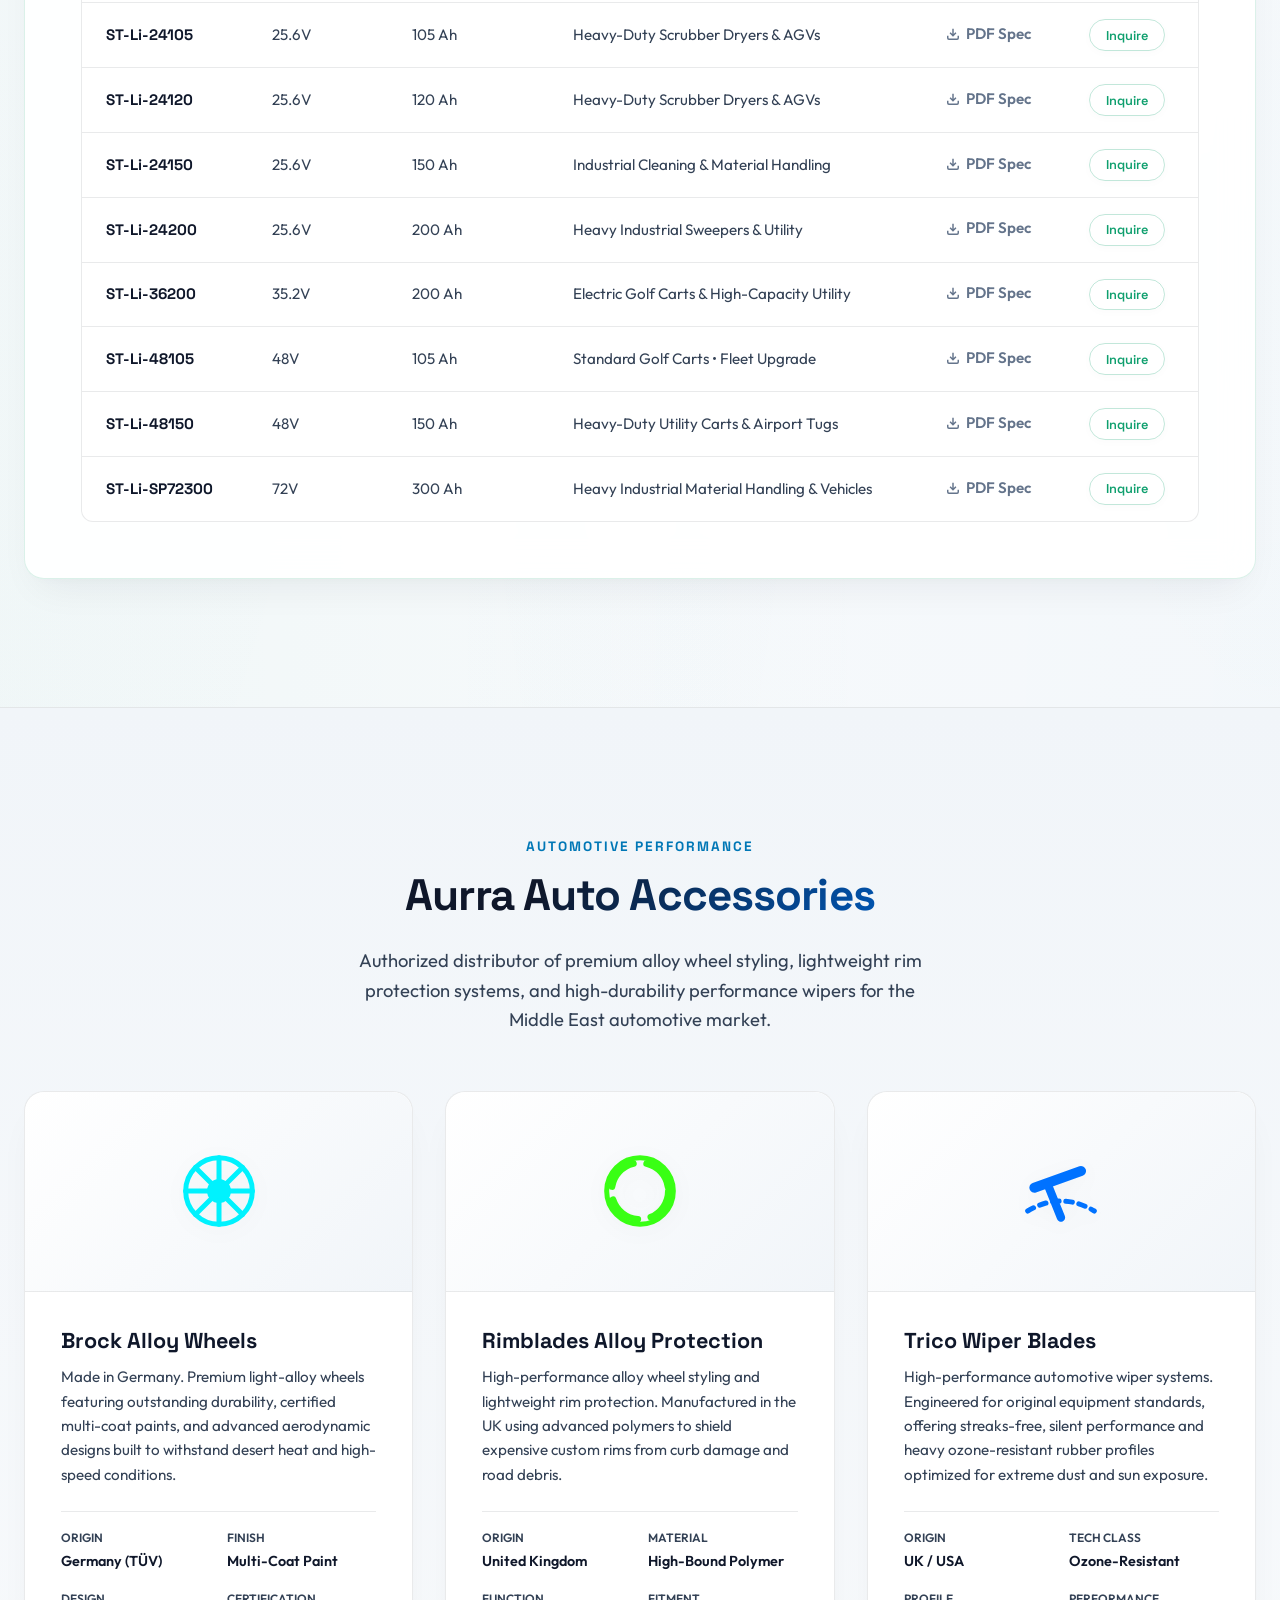
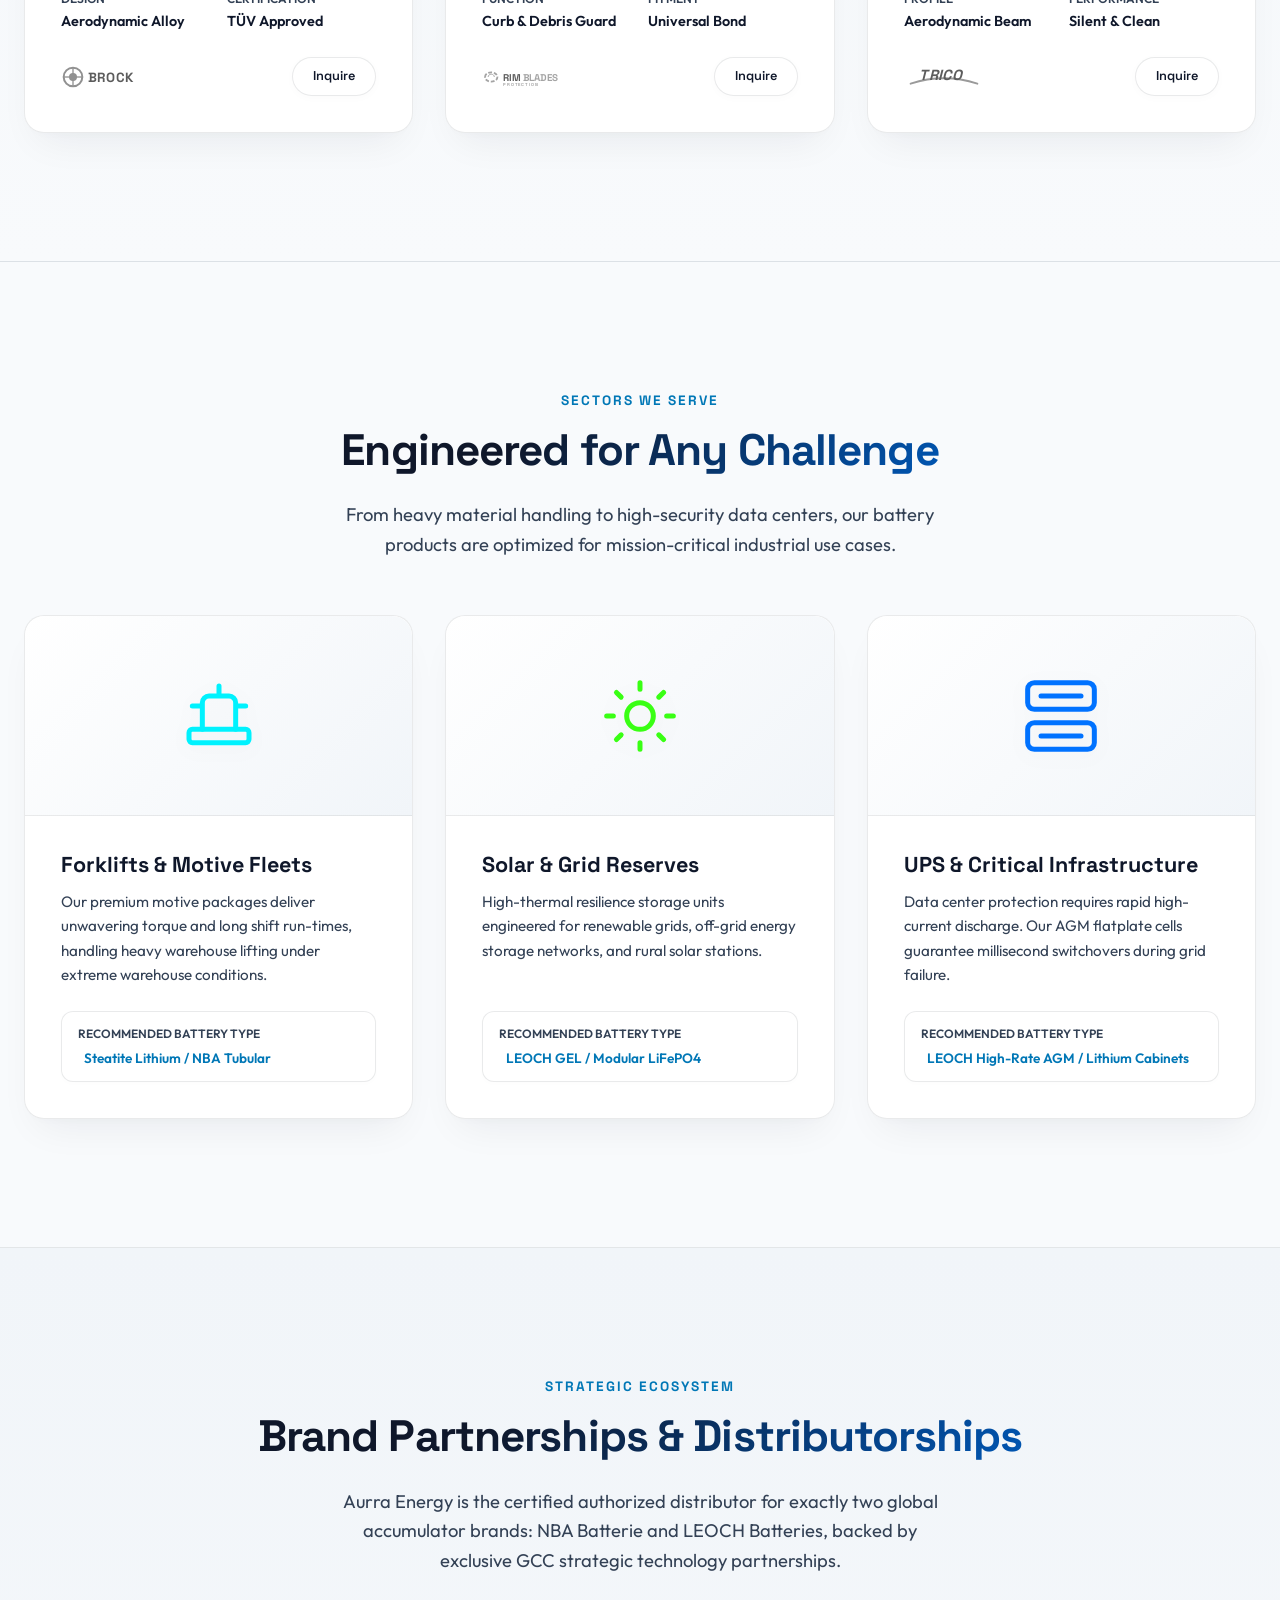
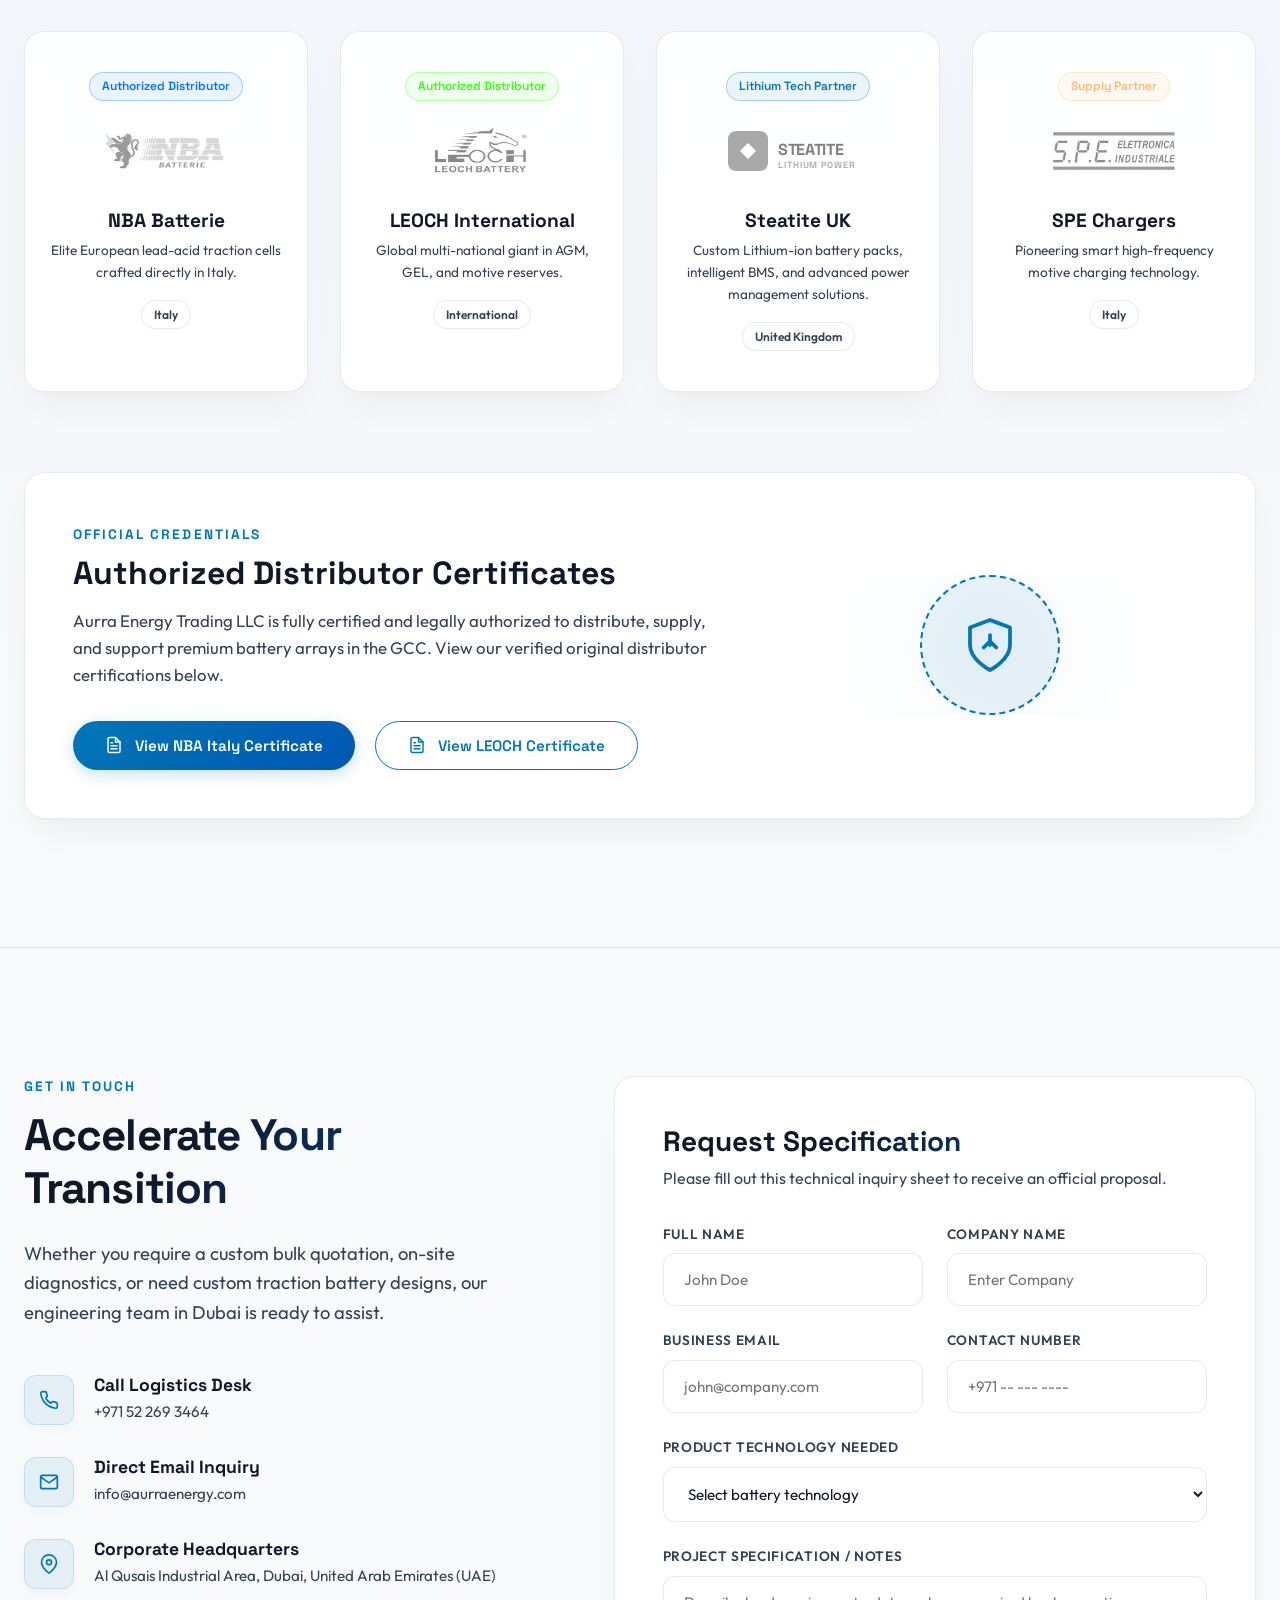
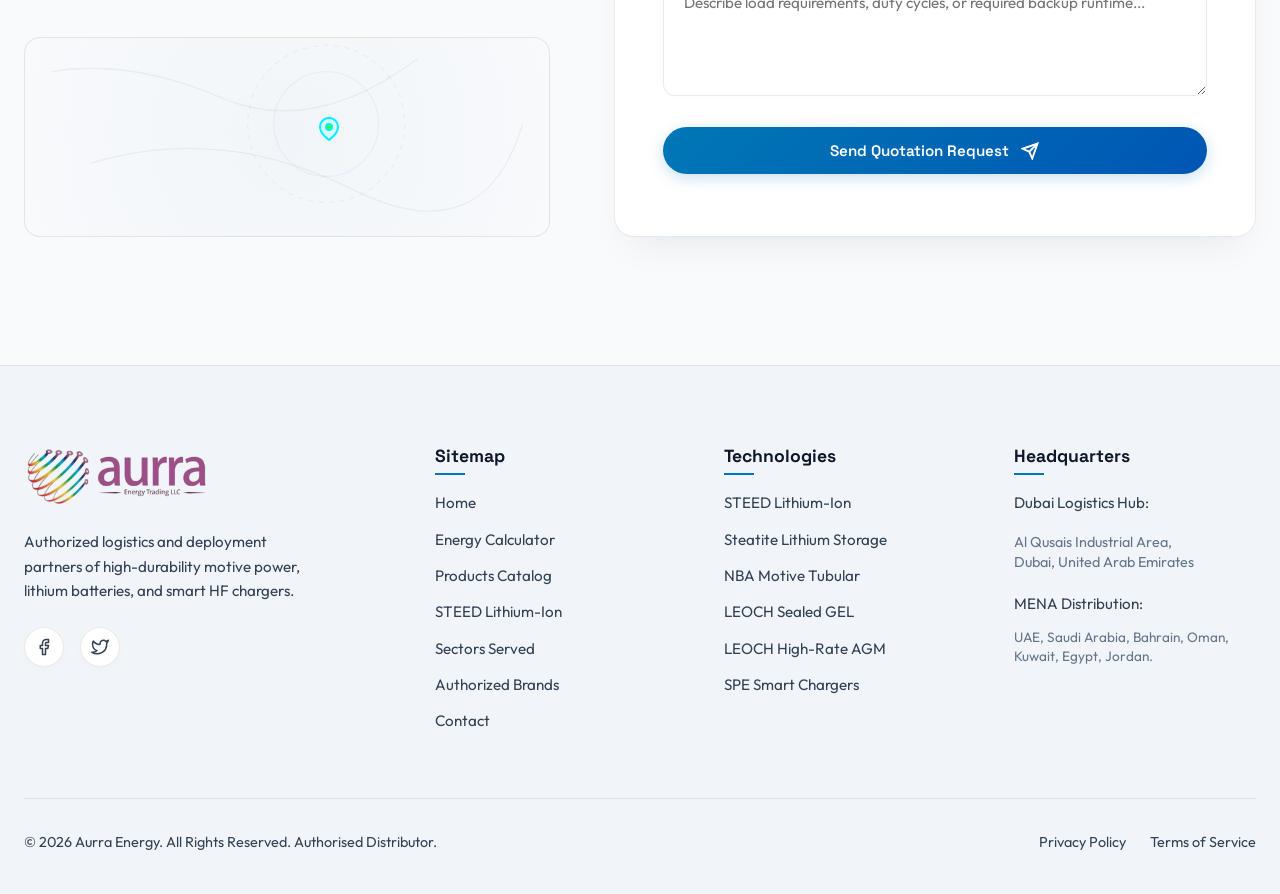
==== commit 9344b5d1: "feat: integrate STEED Lithium-ion brand, spec sheets, and photo gallery" ====
--- a/aurraenergy/index.html
+++ b/aurraenergy/index.html
@@ -35,6 +35,7 @@
         <a href="#hero" class="nav-link active" id="link-hero">Home</a>
         <a href="#calculator" class="nav-link" id="link-calc">Energy Calculator</a>
         <a href="#products" class="nav-link" id="link-products">Products</a>
+        <a href="#steed" class="nav-link" id="link-steed">STEED Lithium</a>
         <a href="#auto-accessories" class="nav-link" id="link-auto">Auto Accessories</a>
         <a href="#applications" class="nav-link" id="link-applications">Sectors</a>
         <a href="#partners" class="nav-link" id="link-partners">Partners</a>
@@ -400,6 +401,56 @@
           </div>
         </div>
 
+        <!-- Card 1.5: STEED Lithium-Ion Series -->
+        <div class="glass-card prod-card" data-category="lithium" id="prod-steed-lithium">
+          <div class="prod-visual">
+            <span class="prod-tag">Proprietary Brand</span>
+            <svg viewBox="0 0 200 200" fill="none" xmlns="http://www.w3.org/2000/svg" style="width:100%; height:100%;">
+              <rect x="40" y="45" width="120" height="110" rx="8" fill="#131a31" stroke="#00c853" stroke-width="2"/>
+              <!-- Battery Terminals -->
+              <rect x="60" y="32" width="20" height="13" rx="2" fill="#00c853"/>
+              <rect x="120" y="32" width="20" height="13" rx="2" fill="#cbd5e1"/>
+              <!-- Core details -->
+              <text x="60" y="85" fill="#00c853" font-family="var(--font-headings)" font-weight="800" font-size="28">STEED</text>
+              <!-- Electric Bolt -->
+              <path d="M100 100 L115 115 H102 L110 135 L90 120 H102 L95 100 Z" fill="#00c853"/>
+              <!-- Tech label -->
+              <text x="60" y="140" fill="#cbd5e1" font-family="sans-serif" font-weight="600" font-size="9">LITHIUM-ION POWER</text>
+            </svg>
+          </div>
+          <h3>STEED Lithium-Ion Series</h3>
+          <p>Aurra Energy's premium proprietary Lithium brand launched in UAE (Nov 2024). Engineered with advanced cell technology and intelligent BMS for extreme reliability and peak performance.</p>
+          
+          <div class="prod-specs">
+            <div class="spec-item">
+              <span class="spec-lbl">Chemistry</span>
+              <span class="spec-val">Lithium-Ion / LiFePO4</span>
+            </div>
+            <div class="spec-item">
+              <span class="spec-lbl">Smart BMS</span>
+              <span class="spec-val">Active Thermal &amp; Safety</span>
+            </div>
+            <div class="spec-item">
+              <span class="spec-lbl">Applications</span>
+              <span class="spec-val">Golf Carts, Cleaning, Utility</span>
+            </div>
+            <div class="spec-item">
+              <span class="spec-lbl">Launch Date</span>
+              <span class="spec-val">Nov 2024 (UAE)</span>
+            </div>
+          </div>
+
+          <div class="prod-footer">
+            <div class="partner-brand-badge">
+              <span class="steed-brand-logo-text" style="font-family: var(--font-headings); font-weight: 800; font-size: 1.15rem; color: var(--text-primary); letter-spacing: 0.05em;">STEED<span style="color: var(--accent-lime); font-size: 1.25rem;">.</span></span>
+            </div>
+            <div style="display: flex; gap: 0.5rem;">
+              <a href="#steed" class="btn btn-secondary" style="padding: 0.5rem 1rem; font-size: 0.8rem; border-color: var(--accent-lime); color: var(--accent-lime);">View Details</a>
+              <a href="#contact" class="btn btn-primary btn-inquire-steed-card" style="padding: 0.5rem 1rem; font-size: 0.8rem; background: linear-gradient(135deg, var(--accent-lime), #059669); box-shadow: none;" data-model="STEED Series">Inquire</a>
+            </div>
+          </div>
+        </div>
+
         <!-- Card 2: NBA motive power tubular -->
         <div class="glass-card prod-card" data-category="lead-acid" id="prod-nba-tubular">
           <div class="prod-visual">
@@ -700,6 +751,317 @@
         </div>
 
       </div>
+    </div>
+  </section>
+
+  <!-- STEED Lithium-Ion Section -->
+  <section id="steed" class="section">
+    <div class="container">
+      
+      <!-- Section Header -->
+      <div class="text-center" style="text-align: center; display: flex; flex-direction: column; align-items: center;">
+        <span class="subtitle" style="color: var(--accent-lime);">Brand Launch &bull; UAE November 2024</span>
+        <h2 class="section-title text-gradient" style="background: linear-gradient(135deg, var(--text-primary) 30%, var(--accent-lime) 100%); -webkit-background-clip: text; background-clip: text;">
+          STEED Lithium-ion Batteries
+        </h2>
+        <p class="section-desc">
+          Powering the Future of Mobility &amp; Industrial Performance. Advanced Li-ion battery solutions engineered for Golf Carts, Cleaning Machines, Utility Vehicles &amp; Industrial Applications.
+        </p>
+      </div>
+
+      <!-- Overview and Photo Gallery Grid -->
+      <div class="grid-2" style="margin-bottom: 5rem;">
+        
+        <!-- Left: Overview Card -->
+        <div class="glass-card steed-overview-card" style="border-color: rgba(15, 159, 110, 0.15); height: 100%; display: flex; flex-direction: column; justify-content: center;">
+          <h3 style="font-size: 1.85rem; margin-bottom: 1.25rem; font-family: var(--font-headings); display: flex; align-items: center; gap: 0.75rem;">
+            About STEED
+            <span class="prod-tag" style="background: rgba(15, 159, 110, 0.08); border-color: rgba(15, 159, 110, 0.25); color: var(--accent-lime); font-size: 0.75rem; position: static;">Next-Gen</span>
+          </h3>
+          <p style="color: var(--text-secondary); margin-bottom: 1.5rem; font-size: 1.05rem; line-height: 1.6;">
+            STEED is the new generation Lithium-ion battery brand introduced by **Aurra Energy** to meet the growing demand for highly efficient, reliable, and maintenance-free energy solutions in the UAE and Middle East markets.
+          </p>
+          <p style="color: var(--text-secondary); margin-bottom: 1.5rem; font-size: 1.05rem; line-height: 1.6;">
+            Manufactured with advanced lithium technology and intelligent Battery Management Systems (BMS), STEED batteries deliver superior performance, faster charging, and a significantly longer cycle life compared to conventional lead-acid batteries.
+          </p>
+          <ul style="display: grid; grid-template-columns: repeat(2, 1fr); gap: 0.75rem; margin-top: 0.5rem;">
+            <li style="display: flex; align-items: center; gap: 0.5rem; font-weight: 600; font-size: 0.95rem; color: var(--text-primary);">
+              <svg width="18" height="18" viewBox="0 0 24 24" fill="none" stroke="var(--accent-lime)" stroke-width="3" stroke-linecap="round" stroke-linejoin="round"><polyline points="20 6 9 17 4 12"></polyline></svg>
+              Longer Runtime
+            </li>
+            <li style="display: flex; align-items: center; gap: 0.5rem; font-weight: 600; font-size: 0.95rem; color: var(--text-primary);">
+              <svg width="18" height="18" viewBox="0 0 24 24" fill="none" stroke="var(--accent-lime)" stroke-width="3" stroke-linecap="round" stroke-linejoin="round"><polyline points="20 6 9 17 4 12"></polyline></svg>
+              Fast Charging
+            </li>
+            <li style="display: flex; align-items: center; gap: 0.5rem; font-weight: 600; font-size: 0.95rem; color: var(--text-primary);">
+              <svg width="18" height="18" viewBox="0 0 24 24" fill="none" stroke="var(--accent-lime)" stroke-width="3" stroke-linecap="round" stroke-linejoin="round"><polyline points="20 6 9 17 4 12"></polyline></svg>
+              Maintenance-Free
+            </li>
+            <li style="display: flex; align-items: center; gap: 0.5rem; font-weight: 600; font-size: 0.95rem; color: var(--text-primary);">
+              <svg width="18" height="18" viewBox="0 0 24 24" fill="none" stroke="var(--accent-lime)" stroke-width="3" stroke-linecap="round" stroke-linejoin="round"><polyline points="20 6 9 17 4 12"></polyline></svg>
+              Smart BMS Protection
+            </li>
+          </ul>
+        </div>
+
+        <!-- Right: Modern Photo Mosaic Gallery -->
+        <div class="steed-mosaic-gallery">
+          <div class="mosaic-main-card glass-card" style="padding: 1.25rem; border-color: rgba(15, 159, 110, 0.15); height: 100%; display: flex; flex-direction: column; justify-content: space-between;">
+            <div class="mosaic-image-wrapper" style="border-radius: 0.75rem; overflow: hidden; height: 320px; position: relative;">
+              <img src="STEED-Li-Ion/steed-li-ion-24105.jpg" alt="STEED Lithium Battery Model" style="width:100%; height:100%; object-fit: cover; transition: transform var(--transition-normal);" id="gallery-main-img">
+              <span class="prod-tag" style="position: absolute; bottom: 10px; right: 10px; background: rgba(0,0,0,0.65); border: none; color: #fff; font-weight: 600;" id="gallery-img-caption">STEED ST-Li-24105</span>
+            </div>
+            
+            <!-- Thumbnail selection grid -->
+            <div class="gallery-thumbnails" style="display: grid; grid-template-columns: repeat(4, 1fr); gap: 0.75rem; margin-top: 1rem;">
+              <button class="gallery-thumb-btn active" data-large="STEED-Li-Ion/steed-li-ion-24105.jpg" data-caption="STEED ST-Li-24105" aria-label="View 24105 battery">
+                <img src="STEED-Li-Ion/steed-li-ion-24105.jpg" alt="STEED ST-Li-24105 Thumbnail">
+              </button>
+              <button class="gallery-thumb-btn" data-large="STEED-Li-Ion/steed-li-ion-24200.jpg" data-caption="STEED ST-Li-24200" aria-label="View 24200 battery">
+                <img src="STEED-Li-Ion/steed-li-ion-24200.jpg" alt="STEED ST-Li-24200 Thumbnail">
+              </button>
+              <button class="gallery-thumb-btn" data-large="STEED-Li-Ion/steed-48-105-golf-cart.jpeg" data-caption="STEED 48V 105Ah Golf Cart Fitting" aria-label="View Golf Cart installation">
+                <img src="STEED-Li-Ion/steed-48-105-golf-cart.jpeg" alt="STEED Golf Cart fitting Thumbnail">
+              </button>
+              <button class="gallery-thumb-btn" data-large="STEED-Li-Ion/steed-24-105-fitted.jpeg" data-caption="STEED 24V 105Ah Fitted in Floor Cleaner" aria-label="View floor cleaner installation">
+                <img src="STEED-Li-Ion/steed-24-105-fitted.jpeg" alt="STEED Scrubber fitting Thumbnail">
+              </button>
+            </div>
+          </div>
+        </div>
+
+      </div>
+
+      <!-- Features and Middle East Resilience Grid -->
+      <div class="grid-3" style="margin-bottom: 5rem;">
+        
+        <!-- Feature 1: Extreme Thermal Resilience -->
+        <div class="glass-card steed-feature-card" style="border-color: rgba(15, 159, 110, 0.12);">
+          <div class="feat-quick-icon" style="color: var(--accent-lime); border-color: rgba(15, 159, 110, 0.2);">
+            <svg width="24" height="24" viewBox="0 0 24 24" fill="none" stroke="currentColor" stroke-width="2" stroke-linecap="round" stroke-linejoin="round">
+              <path d="M12 2v20M17 5H9.5a3.5 3.5 0 0 0 0 7h5a3.5 3.5 0 0 1 0 7H6"></path>
+            </svg>
+          </div>
+          <h3 style="margin-top: 1rem; margin-bottom: 0.5rem;">Built for GCC Extreme Heat</h3>
+          <p style="color: var(--text-secondary); font-size: 0.95rem;">
+            The harsh climate of the Middle East demands durable energy systems. STEED batteries are developed with deep-cycle active cells and premium thermal barriers to deliver stable, degradation-free performance in high-temperature ambient conditions.
+          </p>
+        </div>
+
+        <!-- Feature 2: Intelligent Smart BMS -->
+        <div class="glass-card steed-feature-card" style="border-color: rgba(15, 159, 110, 0.12);">
+          <div class="feat-quick-icon" style="color: var(--accent-lime); border-color: rgba(15, 159, 110, 0.2);">
+            <svg width="24" height="24" viewBox="0 0 24 24" fill="none" stroke="currentColor" stroke-width="2" stroke-linecap="round" stroke-linejoin="round">
+              <rect x="3" y="11" width="18" height="11" rx="2" ry="2"></rect>
+              <path d="M7 11V7a5 5 0 0 1 10 0v4"></path>
+            </svg>
+          </div>
+          <h3 style="margin-top: 1rem; margin-bottom: 0.5rem;">Smart BMS Protection</h3>
+          <p style="color: var(--text-secondary); font-size: 0.95rem;">
+            An integrated intelligent Battery Management System continuously monitors cells for maximum safety. Fully protects against overcharging, deep discharge, short circuit, and overheating.
+          </p>
+        </div>
+
+        <!-- Feature 3: Ultimate Efficiency -->
+        <div class="glass-card steed-feature-card" style="border-color: rgba(15, 159, 110, 0.12);">
+          <div class="feat-quick-icon" style="color: var(--accent-lime); border-color: rgba(15, 159, 110, 0.2);">
+            <svg width="24" height="24" viewBox="0 0 24 24" fill="none" stroke="currentColor" stroke-width="2" stroke-linecap="round" stroke-linejoin="round">
+              <polygon points="13 2 3 14 12 14 11 22 21 10 12 10 13 2"></polygon>
+            </svg>
+          </div>
+          <h3 style="margin-top: 1rem; margin-bottom: 0.5rem;">High Operational Uptime</h3>
+          <p style="color: var(--text-secondary); font-size: 0.95rem;">
+            Features extremely low self-discharge and high energy-density cells. Supporting rapid opportunity charging, these units allow multi-shift material handling operations without battery swapping.
+          </p>
+        </div>
+
+      </div>
+
+      <!-- Sectors Served Grid -->
+      <div style="text-align: center; display: flex; flex-direction: column; align-items: center; margin-bottom: 3.5rem;">
+        <span class="subtitle" style="color: var(--accent-lime);">Target Applications</span>
+        <h3 style="font-size: 2.25rem; font-family: var(--font-headings); letter-spacing: -0.01em;">Optimized Sectors</h3>
+      </div>
+
+      <div class="grid-3" style="margin-bottom: 6rem;">
+        
+        <!-- Application 1: Golf Carts -->
+        <div class="glass-card sector-card steed-app-card" style="border-color: rgba(15, 159, 110, 0.12);">
+          <div class="sector-visual" style="color: var(--accent-lime);">
+            <svg viewBox="0 0 24 24" fill="none" stroke="currentColor" stroke-width="1.5">
+              <circle cx="18.5" cy="17.5" r="3.5"></circle>
+              <circle cx="5.5" cy="17.5" r="3.5"></circle>
+              <path d="M15 17.5H9M5.5 14h10.3l1.7-5H18.5M10.5 9h-4L4.8 14"/>
+            </svg>
+          </div>
+          <div class="sector-body">
+            <h3>Golf Carts &amp; EVs</h3>
+            <p>Provides smooth acceleration, significantly longer driving ranges, faster recharging times, and a lightweight design that increases overall vehicle efficiency.</p>
+            <div class="sector-suitability">
+              <div class="suitability-lbl">Recommended Models</div>
+              <div class="suitability-val" style="color: var(--accent-lime);">48V 105Ah / 48V 150Ah / 36V 200Ah</div>
+            </div>
+          </div>
+        </div>
+
+        <!-- Application 2: Cleaning Machines -->
+        <div class="glass-card sector-card steed-app-card" style="border-color: rgba(15, 159, 110, 0.12);">
+          <div class="sector-visual" style="color: var(--accent-lime);">
+            <svg viewBox="0 0 24 24" fill="none" stroke="currentColor" stroke-width="1.5">
+              <path d="M12 22c5.523 0 10-4.477 10-10S17.523 2 12 2 2 6.477 2 12s4.477 10 10 10z"/>
+              <path d="M12 6v6l4 2"/>
+            </svg>
+          </div>
+          <div class="sector-body">
+            <h3>Floor Cleaning Machines</h3>
+            <p>Reliable and consistent voltage delivery ensures optimized brush runtimes and motor performance in heavy scrubbers, sweepers, and dryer units.</p>
+            <div class="sector-suitability">
+              <div class="suitability-lbl">Recommended Models</div>
+              <div class="suitability-val" style="color: var(--accent-lime);">24V 50Ah / 24V 80Ah / 24V 105Ah / 24V 150Ah</div>
+            </div>
+          </div>
+        </div>
+
+        <!-- Application 3: Utility Vehicles -->
+        <div class="glass-card sector-card steed-app-card" style="border-color: rgba(15, 159, 110, 0.12);">
+          <div class="sector-visual" style="color: var(--accent-lime);">
+            <svg viewBox="0 0 24 24" fill="none" stroke="currentColor" stroke-width="1.5">
+              <rect x="3" y="16" width="18" height="4" rx="1"/>
+              <path d="M7 16V8a2 2 0 0 1 2-2h6a2 2 0 0 1 2 2v8M12 6V3M7 9H4M17 9h3"/>
+            </svg>
+          </div>
+          <div class="sector-body">
+            <h3>Industrial &amp; Utility Vehicles</h3>
+            <p>Heavy-duty deep cycle performance for airport tugs, commercial utility buggies, scissor lifts, and advanced material handling equipment.</p>
+            <div class="sector-suitability">
+              <div class="suitability-lbl">Recommended Models</div>
+              <div class="suitability-val" style="color: var(--accent-lime);">48V 150Ah / 72V 300Ah / 24V 200Ah</div>
+            </div>
+          </div>
+        </div>
+
+      </div>
+
+      <!-- Technical Download Center -->
+      <div class="glass-card steed-download-card" style="border-color: rgba(15, 159, 110, 0.15); padding: 3.5rem;">
+        <div style="margin-bottom: 2.5rem;">
+          <span class="subtitle" style="color: var(--accent-lime);">Technical Download Center</span>
+          <h3 style="font-size: 1.85rem; margin-bottom: 0.5rem; font-family: var(--font-headings);">STEED Model Specifications</h3>
+          <p style="color: var(--text-secondary); max-width: 700px;">
+            Browse and download verified original PDF technical spec sheets for our full range of 24V, 36V, 48V, and 72V STEED Lithium-ion batteries.
+          </p>
+        </div>
+
+        <div class="steed-table-container">
+          <table class="steed-specs-table">
+            <thead>
+              <tr>
+                <th>Model Number</th>
+                <th>Voltage (V)</th>
+                <th>Capacity (Ah)</th>
+                <th>Primary Application</th>
+                <th>Datasheet</th>
+                <th>Inquiry</th>
+              </tr>
+            </thead>
+            <tbody>
+              <!-- 24V Models -->
+              <tr>
+                <td class="model-cell">ST-Li-2450</td>
+                <td>25.6V</td>
+                <td>50 Ah</td>
+                <td>Sweepers, Scrubber Dryers (Light)</td>
+                <td><a href="STEED-Li-Ion/ST-Li-2450.pdf" target="_blank" class="download-link"><svg width="14" height="14" viewBox="0 0 24 24" fill="none" stroke="currentColor" stroke-width="2.5"><path d="M21 15v4a2 2 0 0 1-2 2H5a2 2 0 0 1-2-2v-4M7 10l5 5 5-5M12 15V3"/></svg> PDF Spec</a></td>
+                <td><button class="btn btn-secondary btn-inquire-model" data-model="ST-Li-2450 (25.6V 50Ah)">Inquire</button></td>
+              </tr>
+              <tr>
+                <td class="model-cell">ST-Li-2465</td>
+                <td>25.6V</td>
+                <td>65 Ah</td>
+                <td>Commercial Floor Cleaning Equipment</td>
+                <td><a href="STEED-Li-Ion/ST-Li-2465.pdf" target="_blank" class="download-link"><svg width="14" height="14" viewBox="0 0 24 24" fill="none" stroke="currentColor" stroke-width="2.5"><path d="M21 15v4a2 2 0 0 1-2 2H5a2 2 0 0 1-2-2v-4M7 10l5 5 5-5M12 15V3"/></svg> PDF Spec</a></td>
+                <td><button class="btn btn-secondary btn-inquire-model" data-model="ST-Li-2465 (25.6V 65Ah)">Inquire</button></td>
+              </tr>
+              <tr>
+                <td class="model-cell">ST-Li-2480</td>
+                <td>25.6V</td>
+                <td>80 Ah</td>
+                <td>Floor Scrubbers, Sweepers, Utility</td>
+                <td><a href="STEED-Li-Ion/ST-Li-2480.pdf" target="_blank" class="download-link"><svg width="14" height="14" viewBox="0 0 24 24" fill="none" stroke="currentColor" stroke-width="2.5"><path d="M21 15v4a2 2 0 0 1-2 2H5a2 2 0 0 1-2-2v-4M7 10l5 5 5-5M12 15V3"/></svg> PDF Spec</a></td>
+                <td><button class="btn btn-secondary btn-inquire-model" data-model="ST-Li-2480 (25.6V 80Ah)">Inquire</button></td>
+              </tr>
+              <tr>
+                <td class="model-cell">ST-Li-24105</td>
+                <td>25.6V</td>
+                <td>105 Ah</td>
+                <td>Heavy-Duty Scrubber Dryers &amp; AGVs</td>
+                <td><a href="STEED-Li-Ion/ST-Li-24105.pdf" target="_blank" class="download-link"><svg width="14" height="14" viewBox="0 0 24 24" fill="none" stroke="currentColor" stroke-width="2.5"><path d="M21 15v4a2 2 0 0 1-2 2H5a2 2 0 0 1-2-2v-4M7 10l5 5 5-5M12 15V3"/></svg> PDF Spec</a></td>
+                <td><button class="btn btn-secondary btn-inquire-model" data-model="ST-Li-24105 (25.6V 105Ah)">Inquire</button></td>
+              </tr>
+              <tr>
+                <td class="model-cell">ST-Li-24120</td>
+                <td>25.6V</td>
+                <td>120 Ah</td>
+                <td>Heavy-Duty Scrubber Dryers &amp; AGVs</td>
+                <td><a href="STEED-Li-Ion/ST-Li-24120.pdf" target="_blank" class="download-link"><svg width="14" height="14" viewBox="0 0 24 24" fill="none" stroke="currentColor" stroke-width="2.5"><path d="M21 15v4a2 2 0 0 1-2 2H5a2 2 0 0 1-2-2v-4M7 10l5 5 5-5M12 15V3"/></svg> PDF Spec</a></td>
+                <td><button class="btn btn-secondary btn-inquire-model" data-model="ST-Li-24120 (25.6V 120Ah)">Inquire</button></td>
+              </tr>
+              <tr>
+                <td class="model-cell">ST-Li-24150</td>
+                <td>25.6V</td>
+                <td>150 Ah</td>
+                <td>Industrial Cleaning &amp; Material Handling</td>
+                <td><a href="STEED-Li-Ion/ST-Li-24150.pdf" target="_blank" class="download-link"><svg width="14" height="14" viewBox="0 0 24 24" fill="none" stroke="currentColor" stroke-width="2.5"><path d="M21 15v4a2 2 0 0 1-2 2H5a2 2 0 0 1-2-2v-4M7 10l5 5 5-5M12 15V3"/></svg> PDF Spec</a></td>
+                <td><button class="btn btn-secondary btn-inquire-model" data-model="ST-Li-24150 (25.6V 150Ah)">Inquire</button></td>
+              </tr>
+              <tr>
+                <td class="model-cell">ST-Li-24200</td>
+                <td>25.6V</td>
+                <td>200 Ah</td>
+                <td>Heavy Industrial Sweepers &amp; Utility</td>
+                <td><a href="STEED-Li-Ion/ST-Li-24200.pdf" target="_blank" class="download-link"><svg width="14" height="14" viewBox="0 0 24 24" fill="none" stroke="currentColor" stroke-width="2.5"><path d="M21 15v4a2 2 0 0 1-2 2H5a2 2 0 0 1-2-2v-4M7 10l5 5 5-5M12 15V3"/></svg> PDF Spec</a></td>
+                <td><button class="btn btn-secondary btn-inquire-model" data-model="ST-Li-24200 (25.6V 200Ah)">Inquire</button></td>
+              </tr>
+              <!-- 36V Model -->
+              <tr>
+                <td class="model-cell">ST-Li-36200</td>
+                <td>35.2V</td>
+                <td>200 Ah</td>
+                <td>Electric Golf Carts &amp; High-Capacity Utility</td>
+                <td><a href="STEED-Li-Ion/ST-Li-36200.pdf" target="_blank" class="download-link"><svg width="14" height="14" viewBox="0 0 24 24" fill="none" stroke="currentColor" stroke-width="2.5"><path d="M21 15v4a2 2 0 0 1-2 2H5a2 2 0 0 1-2-2v-4M7 10l5 5 5-5M12 15V3"/></svg> PDF Spec</a></td>
+                <td><button class="btn btn-secondary btn-inquire-model" data-model="ST-Li-36200 (35.2V 200Ah)">Inquire</button></td>
+              </tr>
+              <!-- 48V Models -->
+              <tr>
+                <td class="model-cell">ST-Li-48105</td>
+                <td>48V</td>
+                <td>105 Ah</td>
+                <td>Standard Golf Carts &bull; Fleet Upgrade</td>
+                <td><a href="STEED-Li-Ion/ST-Li-48105.pdf" target="_blank" class="download-link"><svg width="14" height="14" viewBox="0 0 24 24" fill="none" stroke="currentColor" stroke-width="2.5"><path d="M21 15v4a2 2 0 0 1-2 2H5a2 2 0 0 1-2-2v-4M7 10l5 5 5-5M12 15V3"/></svg> PDF Spec</a></td>
+                <td><button class="btn btn-secondary btn-inquire-model" data-model="ST-Li-48105 (48V 105Ah)">Inquire</button></td>
+              </tr>
+              <tr>
+                <td class="model-cell">ST-Li-48150</td>
+                <td>48V</td>
+                <td>150 Ah</td>
+                <td>Heavy-Duty Utility Carts &amp; Airport Tugs</td>
+                <td><a href="STEED-Li-Ion/ST-Li-48150.pdf" target="_blank" class="download-link"><svg width="14" height="14" viewBox="0 0 24 24" fill="none" stroke="currentColor" stroke-width="2.5"><path d="M21 15v4a2 2 0 0 1-2 2H5a2 2 0 0 1-2-2v-4M7 10l5 5 5-5M12 15V3"/></svg> PDF Spec</a></td>
+                <td><button class="btn btn-secondary btn-inquire-model" data-model="ST-Li-48150 (48V 150Ah)">Inquire</button></td>
+              </tr>
+              <!-- 72V Model -->
+              <tr>
+                <td class="model-cell">ST-Li-SP72300</td>
+                <td>72V</td>
+                <td>300 Ah</td>
+                <td>Heavy Industrial Material Handling &amp; Vehicles</td>
+                <td><a href="STEED-Li-Ion/ST-Li-SP72300.pdf" target="_blank" class="download-link"><svg width="14" height="14" viewBox="0 0 24 24" fill="none" stroke="currentColor" stroke-width="2.5"><path d="M21 15v4a2 2 0 0 1-2 2H5a2 2 0 0 1-2-2v-4M7 10l5 5 5-5M12 15V3"/></svg> PDF Spec</a></td>
+                <td><button class="btn btn-secondary btn-inquire-model" data-model="ST-Li-SP72300 (72V 300Ah)">Inquire</button></td>
+              </tr>
+            </tbody>
+          </table>
+        </div>
+      </div>
+
     </div>
   </section>
 
@@ -1219,6 +1581,7 @@
             <a href="#hero">Home</a>
             <a href="#calculator">Energy Calculator</a>
             <a href="#products">Products Catalog</a>
+            <a href="#steed">STEED Lithium-Ion</a>
             <a href="#applications">Sectors Served</a>
             <a href="#partners">Authorized Brands</a>
             <a href="#contact">Contact</a>
@@ -1229,6 +1592,7 @@
         <div class="footer-col">
           <h4>Technologies</h4>
           <div class="footer-links">
+            <a href="#steed">STEED Lithium-Ion</a>
             <a href="#products">Steatite Lithium Storage</a>
             <a href="#products">NBA Motive Tubular</a>
             <a href="#products">LEOCH Sealed GEL</a>
--- a/aurraenergy/style.css
+++ b/aurraenergy/style.css
@@ -1752,3 +1752,183 @@
   object-fit: contain;
   background: #ffffff;
 }
+
+/* ==========================================================================
+   STEED Lithium-Ion Brand Section Styles
+   ========================================================================== */
+
+#steed {
+  position: relative;
+  background: radial-gradient(at 0% 100%, rgba(15, 159, 110, 0.03) 0px, transparent 50%),
+              radial-gradient(at 100% 100%, rgba(0, 119, 182, 0.02) 0px, transparent 50%);
+}
+
+.steed-overview-card {
+  position: relative;
+}
+
+/* Mosaic & Image Gallery */
+.steed-mosaic-gallery {
+  height: 100%;
+}
+
+.mosaic-main-card {
+  transition: all var(--transition-normal);
+}
+
+.mosaic-image-wrapper img {
+  width: 100%;
+  height: 100%;
+  object-fit: cover;
+  transition: transform var(--transition-normal);
+}
+
+.mosaic-image-wrapper:hover img {
+  transform: scale(1.05);
+}
+
+.gallery-thumbnails {
+  display: grid;
+  grid-template-columns: repeat(4, 1fr);
+  gap: 0.75rem;
+}
+
+.gallery-thumb-btn {
+  background: none;
+  border: 2px solid transparent;
+  padding: 0;
+  border-radius: 0.5rem;
+  overflow: hidden;
+  height: 65px;
+  cursor: pointer;
+  transition: all var(--transition-fast);
+  box-shadow: 0 2px 6px rgba(0,0,0,0.05);
+}
+
+.gallery-thumb-btn img {
+  width: 100%;
+  height: 100%;
+  object-fit: cover;
+  display: block;
+}
+
+.gallery-thumb-btn:hover {
+  transform: translateY(-2px);
+  border-color: rgba(15, 159, 110, 0.3);
+}
+
+.gallery-thumb-btn.active {
+  border-color: var(--accent-lime);
+  box-shadow: 0 0 10px rgba(15, 159, 110, 0.25);
+  transform: scale(1.03);
+}
+
+/* Feature & Application Cards */
+.steed-feature-card {
+  transition: all var(--transition-normal);
+}
+
+.steed-feature-card:hover {
+  border-color: rgba(15, 159, 110, 0.35) !important;
+  box-shadow: 0 20px 40px -15px rgba(15, 159, 110, 0.08), var(--glow-card) !important;
+}
+
+.steed-app-card:hover {
+  border-color: rgba(15, 159, 110, 0.35) !important;
+  box-shadow: 0 20px 40px -15px rgba(15, 159, 110, 0.08), var(--glow-card) !important;
+}
+
+/* Spec Tables Styles */
+.steed-specs-table {
+  width: 100%;
+  border-collapse: collapse;
+  text-align: left;
+  margin-top: 1rem;
+}
+
+.steed-table-container {
+  overflow-x: auto;
+  border-radius: 0.75rem;
+  border: 1px solid var(--border-light);
+  background: rgba(255, 255, 255, 0.4);
+}
+
+.steed-specs-table th {
+  background: rgba(15, 159, 110, 0.06);
+  color: var(--text-primary);
+  font-family: var(--font-headings);
+  font-weight: 700;
+  padding: 1rem 1.5rem;
+  border-bottom: 1px solid var(--border-light);
+  font-size: 0.95rem;
+}
+
+.steed-specs-table td {
+  padding: 1rem 1.5rem;
+  border-bottom: 1px solid var(--border-light);
+  font-size: 0.95rem;
+  color: var(--text-secondary);
+  transition: all var(--transition-fast);
+  vertical-align: middle;
+}
+
+.steed-specs-table tbody tr {
+  transition: all var(--transition-fast);
+}
+
+.steed-specs-table tbody tr:last-child td {
+  border-bottom: none;
+}
+
+.steed-specs-table tbody tr:hover td {
+  background: rgba(15, 159, 110, 0.02);
+  color: var(--text-primary);
+}
+
+.steed-specs-table .model-cell {
+  font-family: var(--font-headings);
+  font-weight: 700;
+  color: var(--text-primary);
+}
+
+.steed-specs-table .download-link {
+  display: inline-flex;
+  align-items: center;
+  gap: 0.4rem;
+  color: var(--text-muted);
+  font-weight: 600;
+  transition: all var(--transition-fast);
+}
+
+.steed-specs-table .download-link:hover {
+  color: var(--accent-lime);
+  transform: translateX(2px);
+}
+
+.steed-specs-table .btn-inquire-model {
+  padding: 0.4rem 1rem;
+  font-size: 0.8rem;
+  border-radius: 30px;
+  border-color: rgba(15, 159, 110, 0.25);
+  color: var(--accent-lime);
+  background: transparent;
+}
+
+.steed-specs-table .btn-inquire-model:hover {
+  background: linear-gradient(135deg, var(--accent-lime), #059669);
+  color: #ffffff;
+  border-color: transparent;
+  box-shadow: 0 4px 12px rgba(15, 159, 110, 0.15);
+}
+
+@media (max-width: 768px) {
+  .steed-specs-table th, .steed-specs-table td {
+    padding: 0.75rem 1rem;
+    font-size: 0.85rem;
+  }
+  .steed-download-card {
+    padding: 1.5rem !important;
+  }
+}
+
+
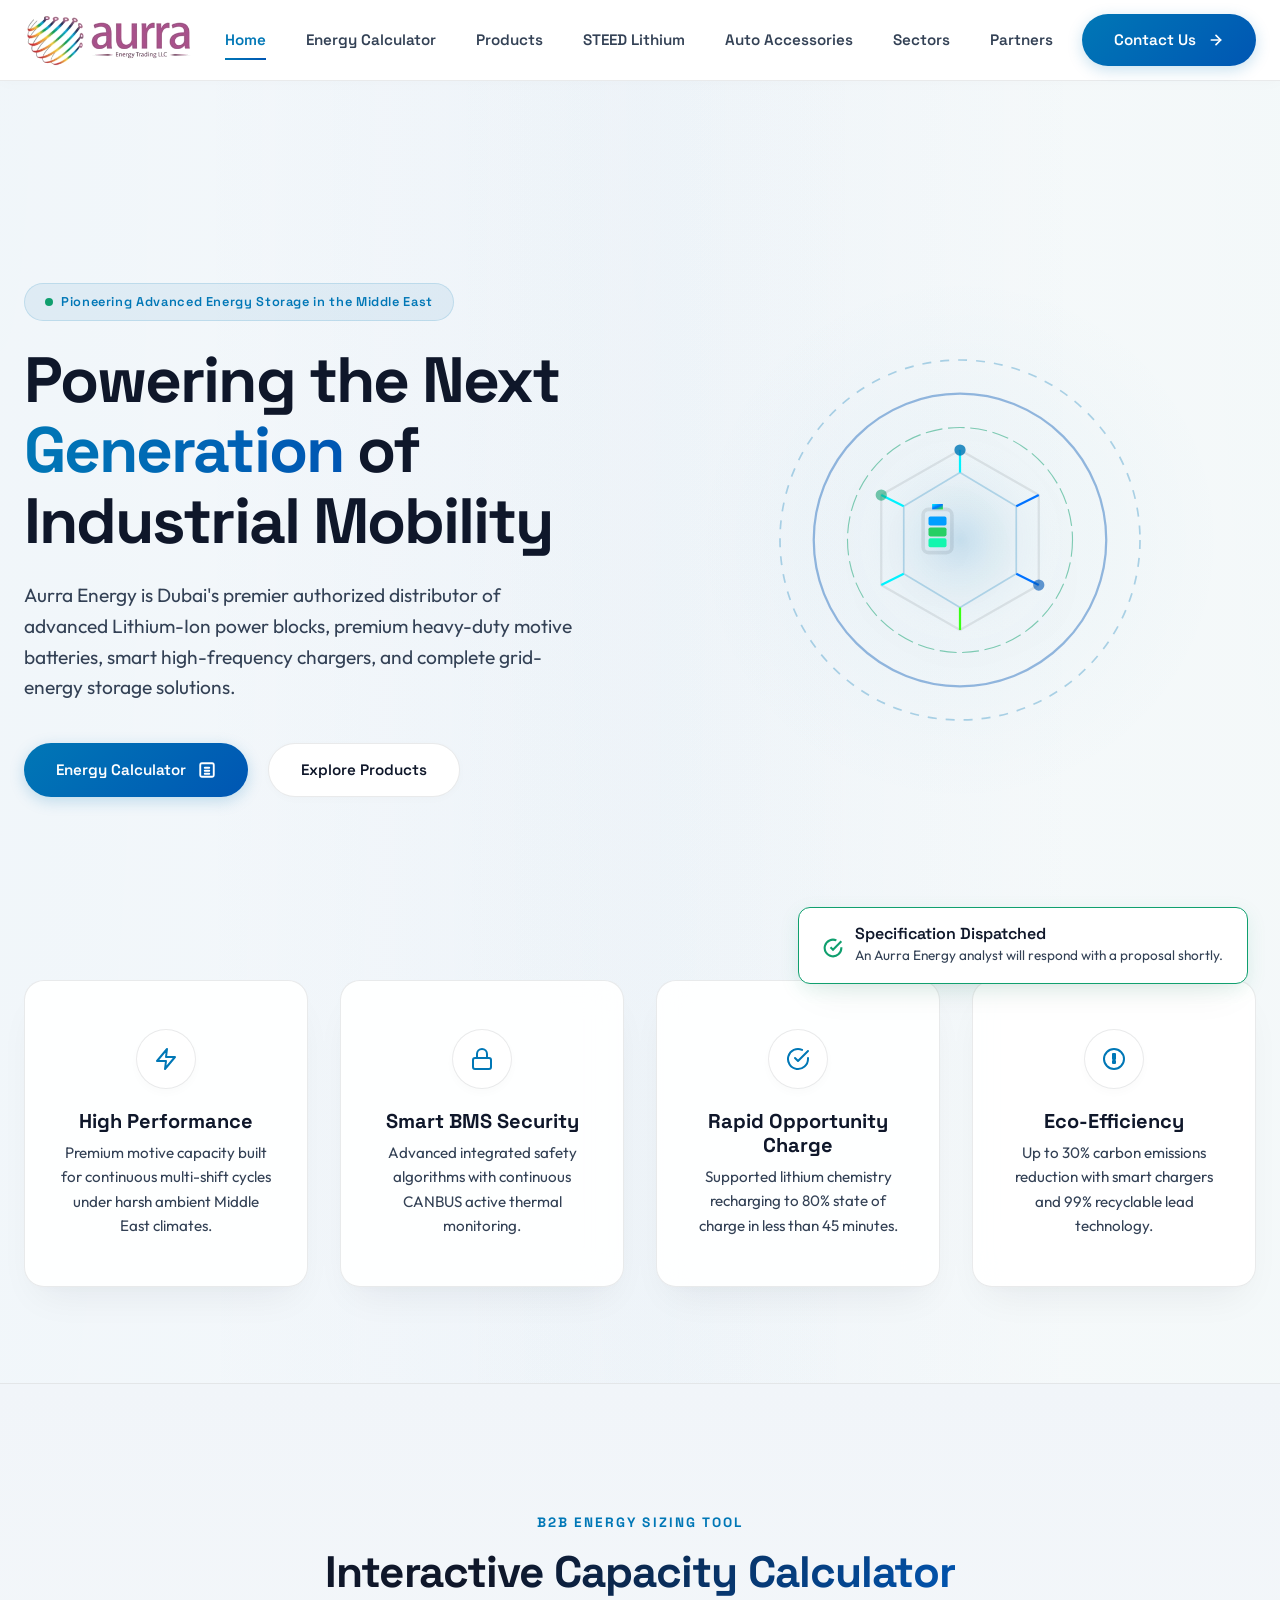
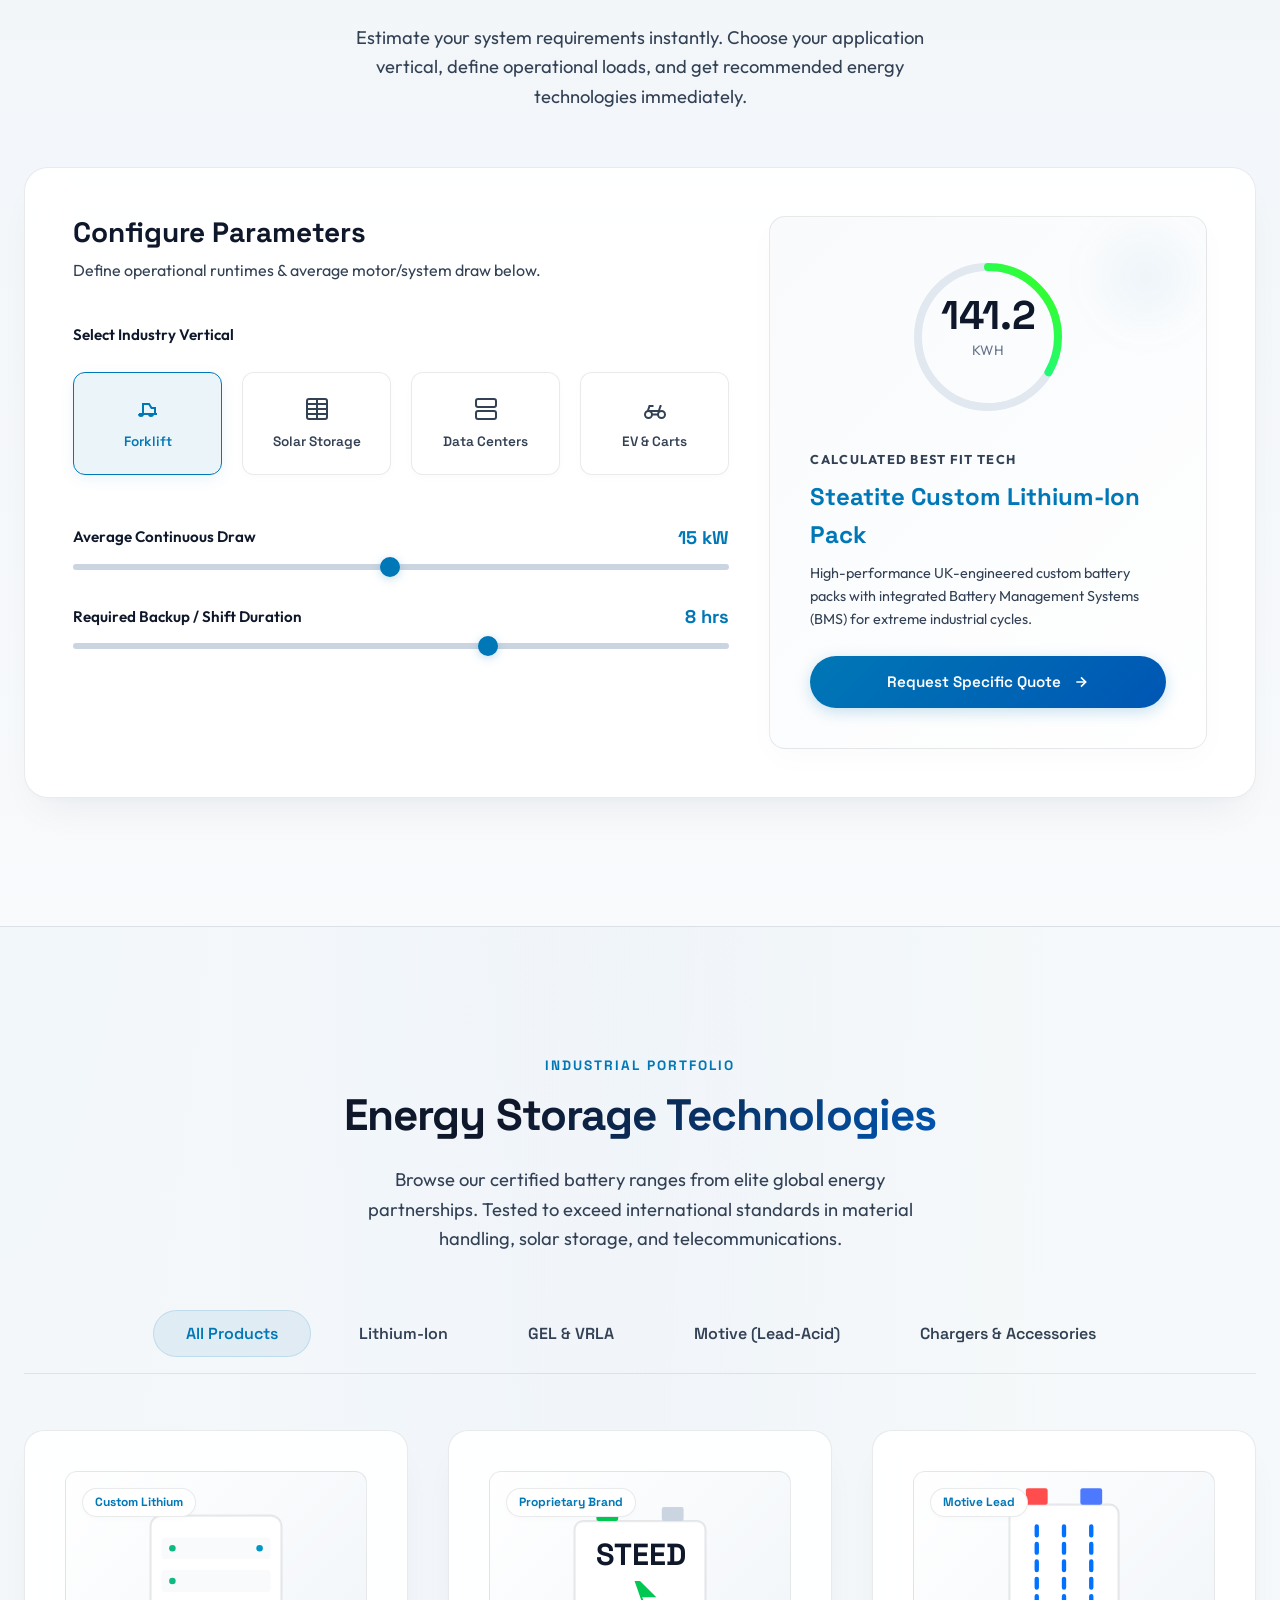
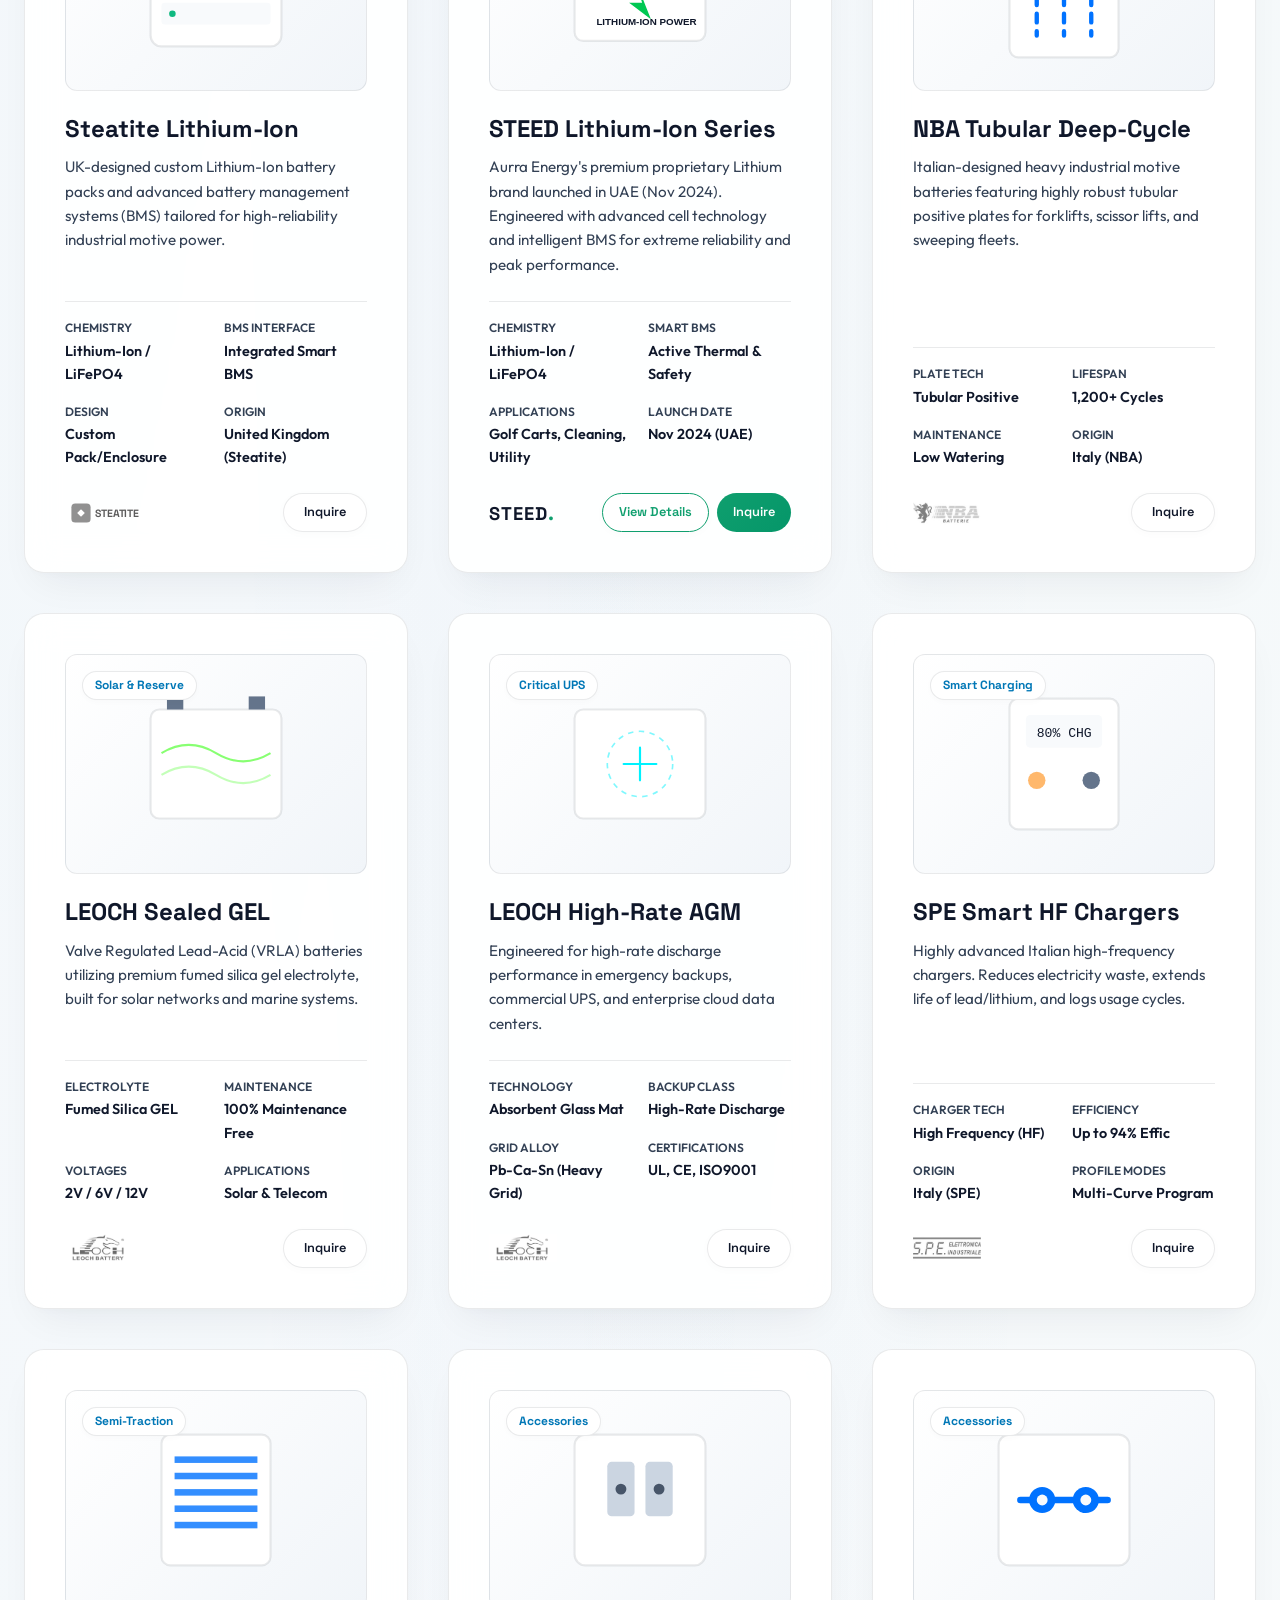
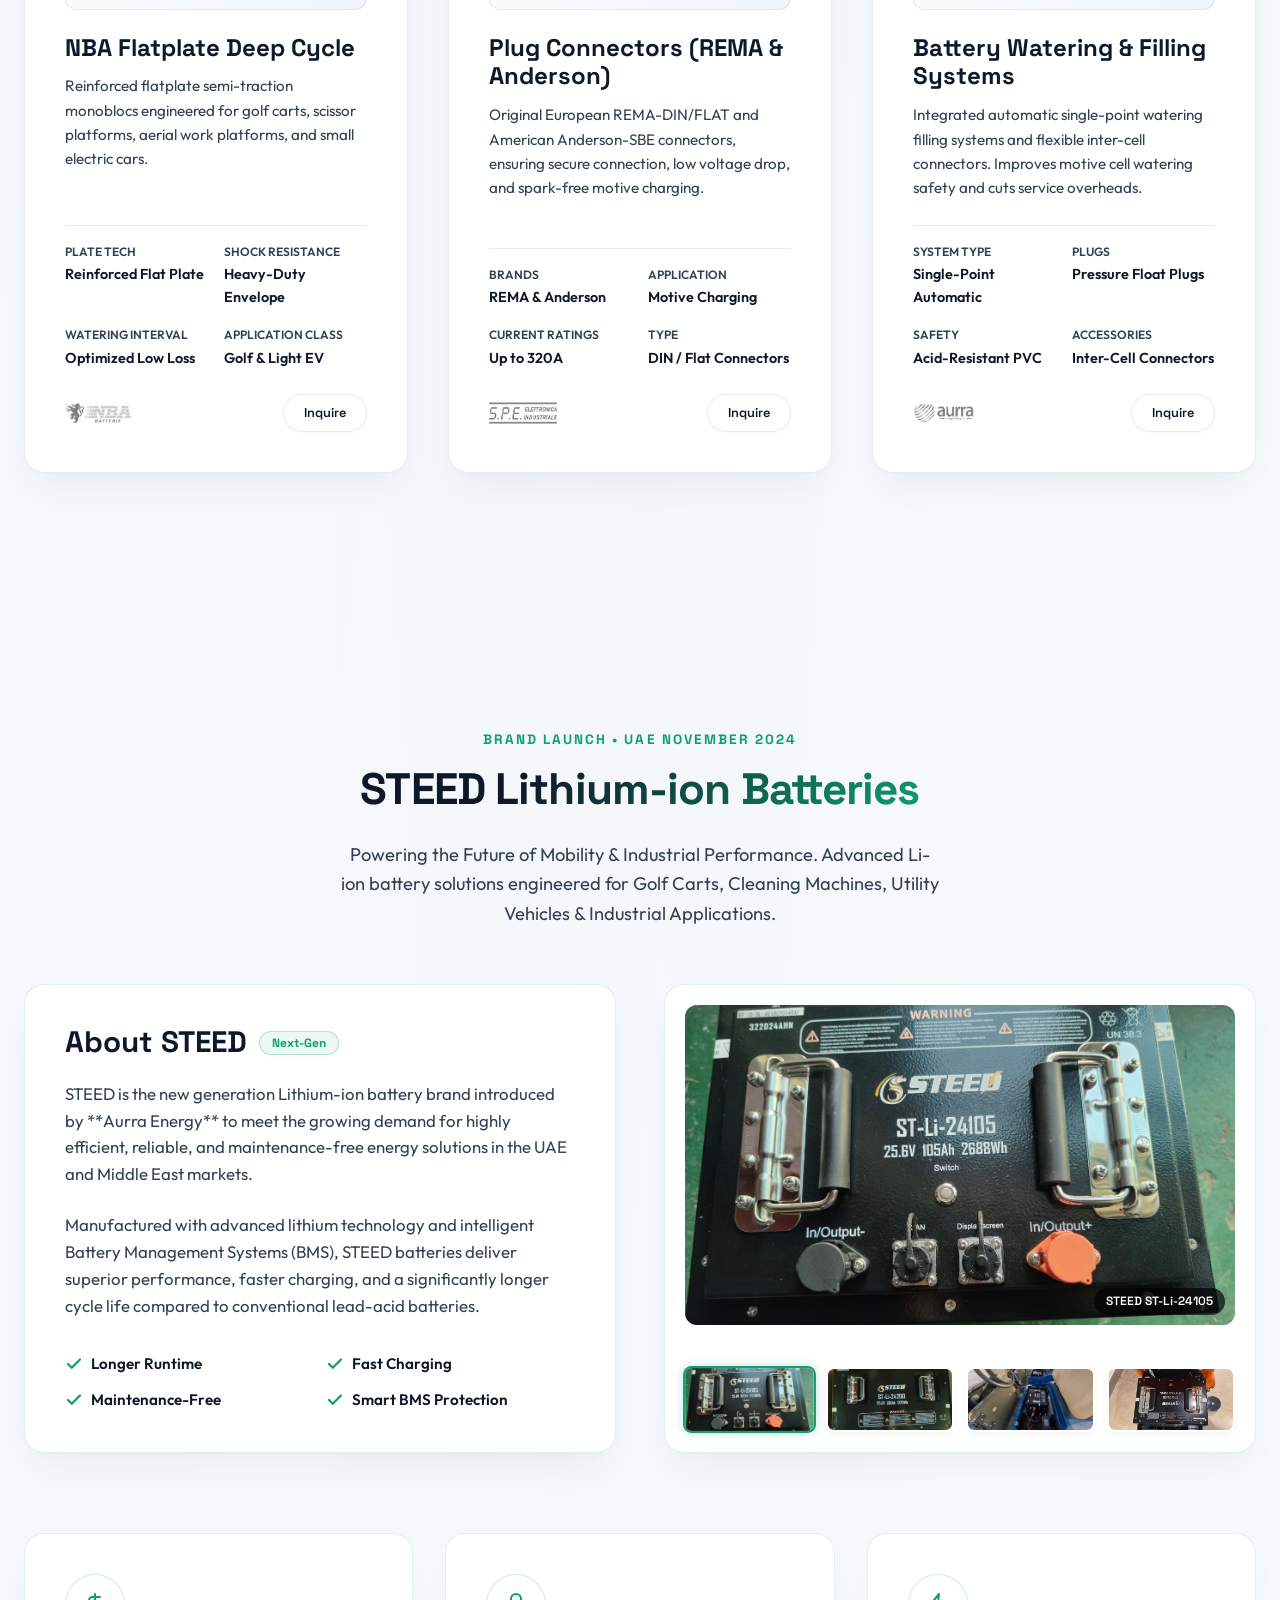
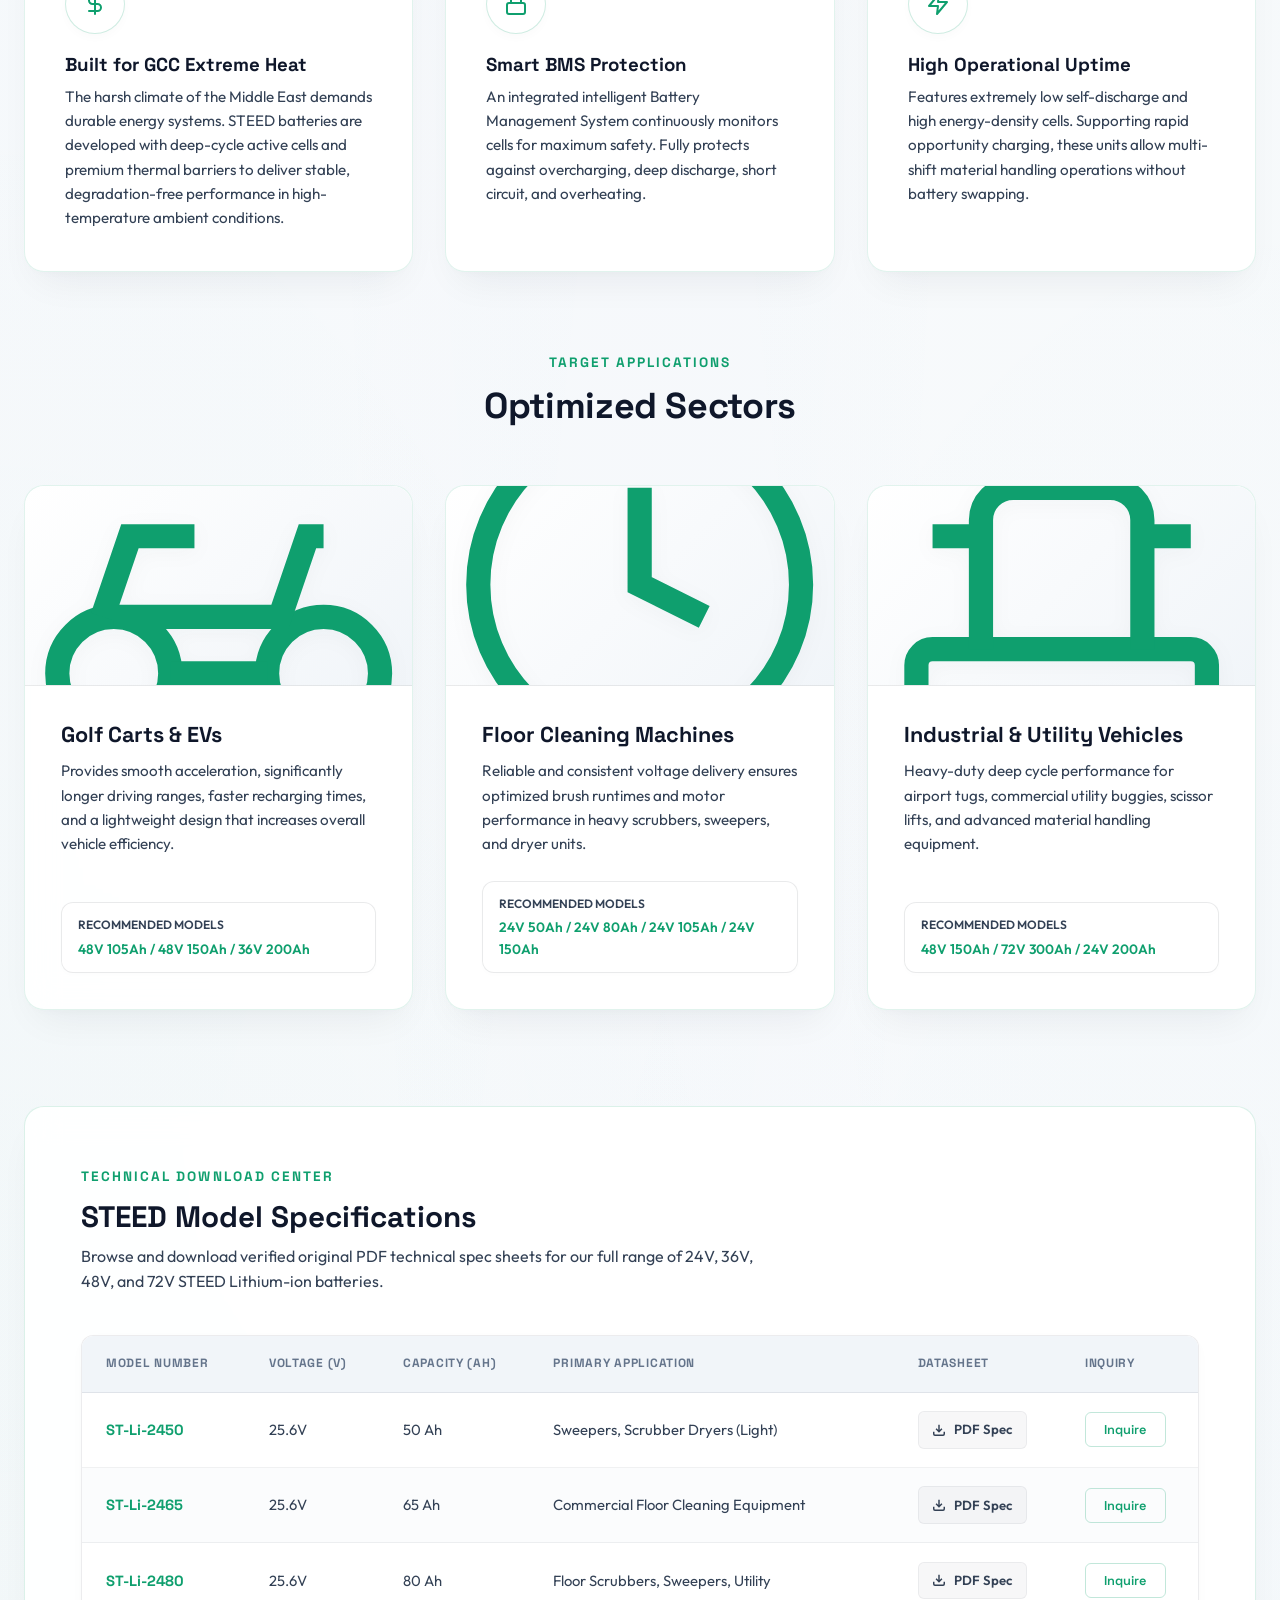
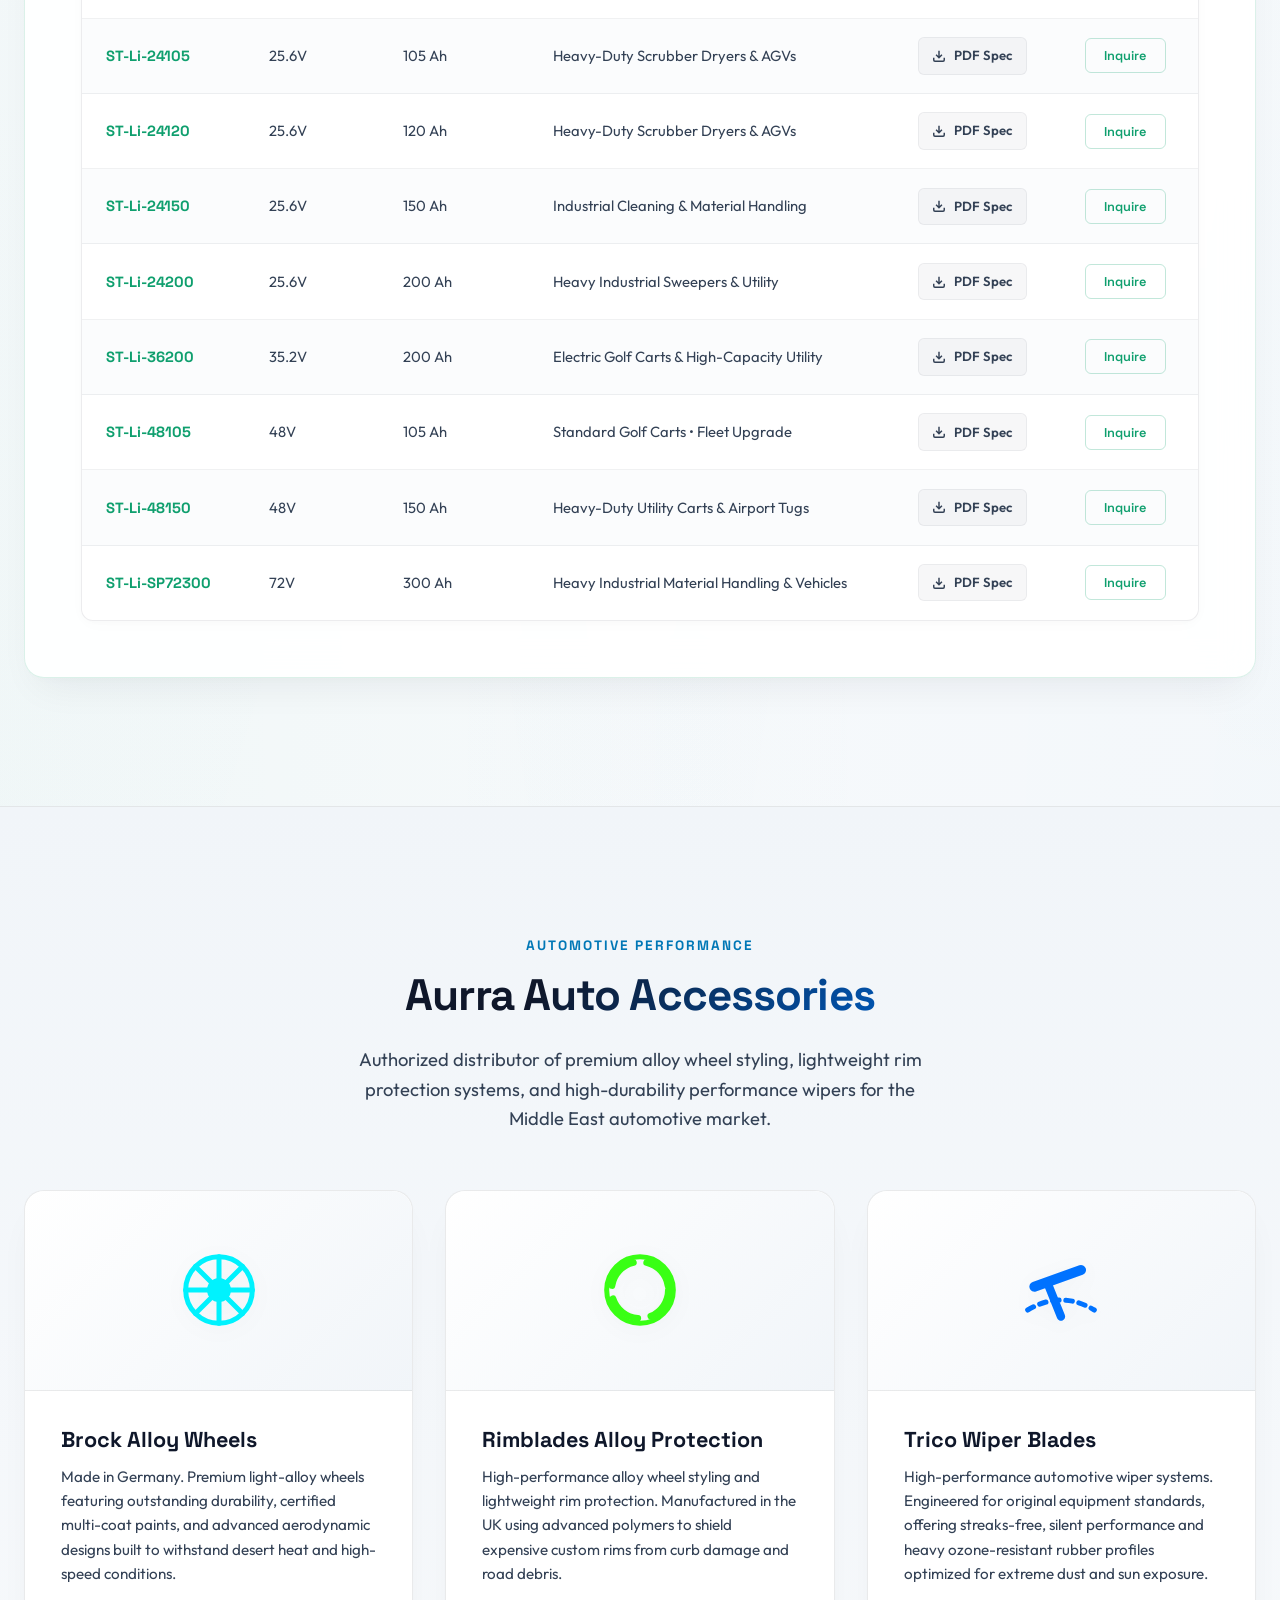
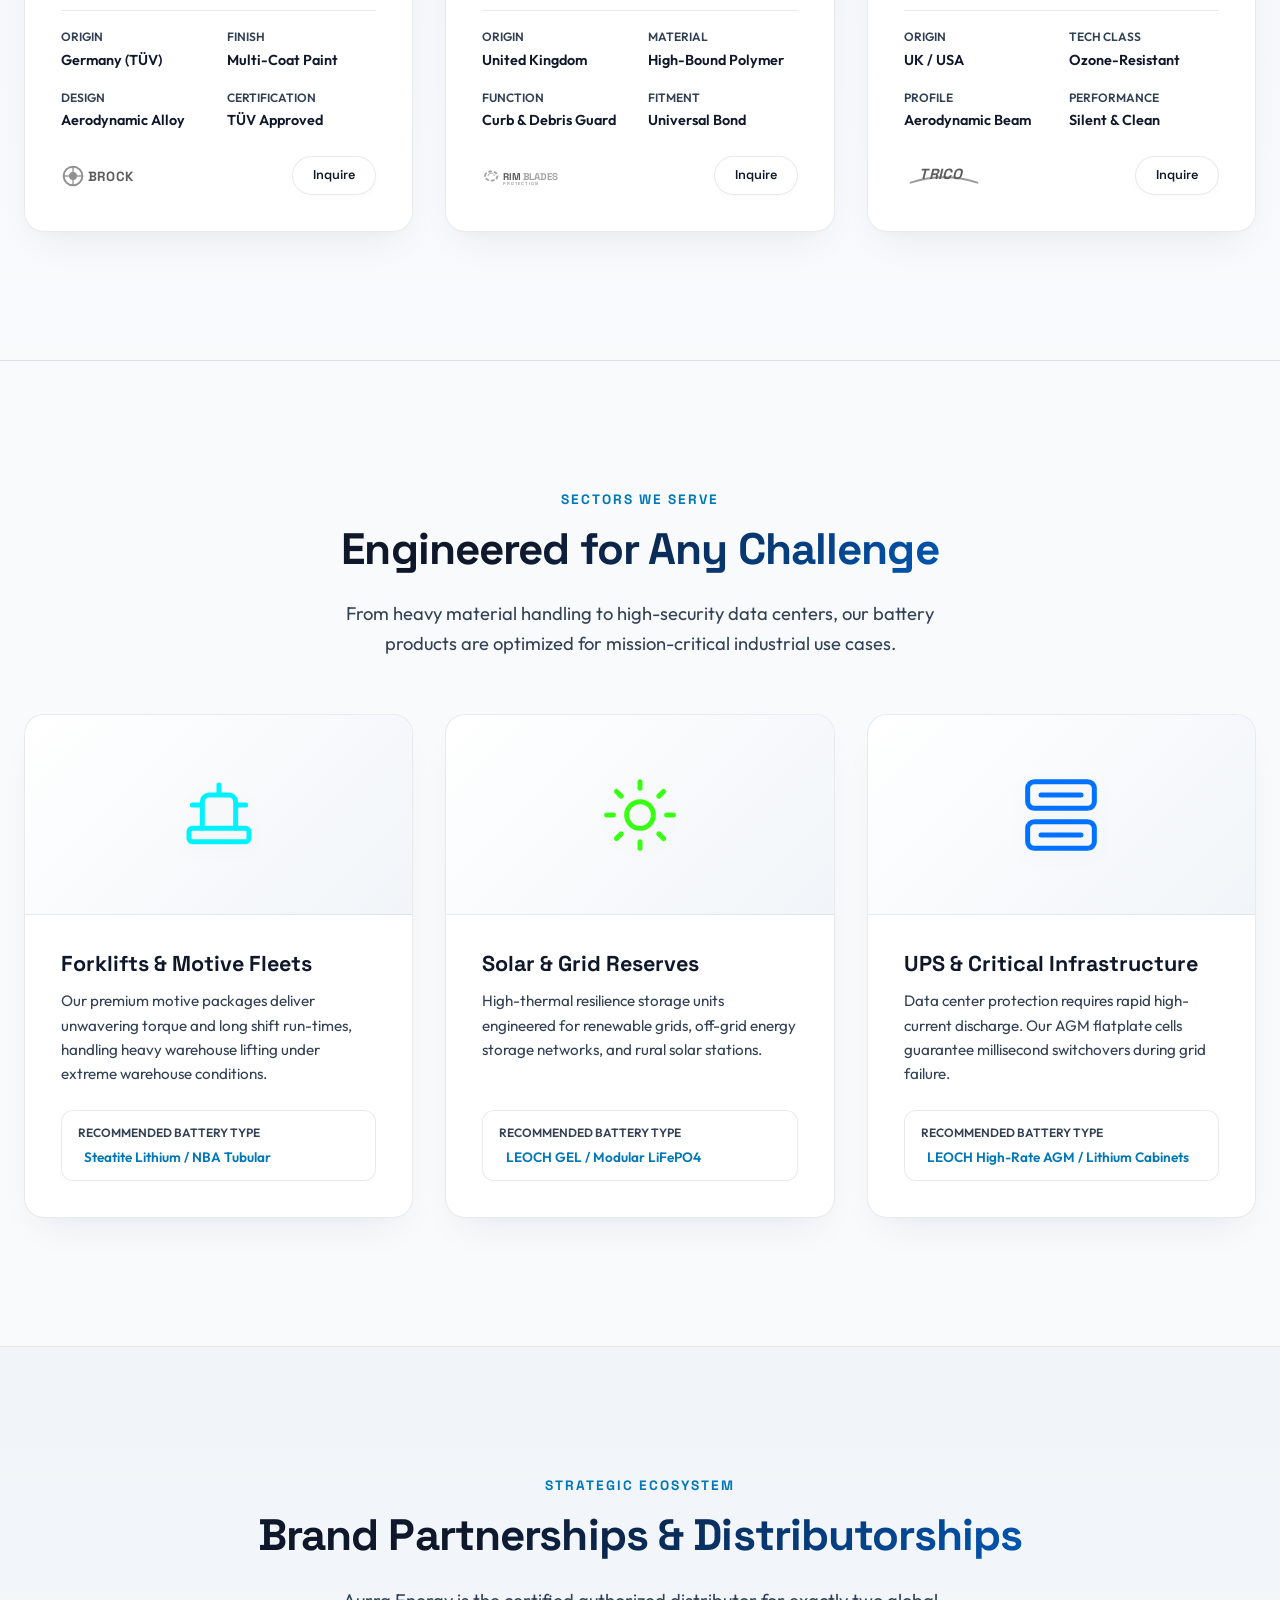
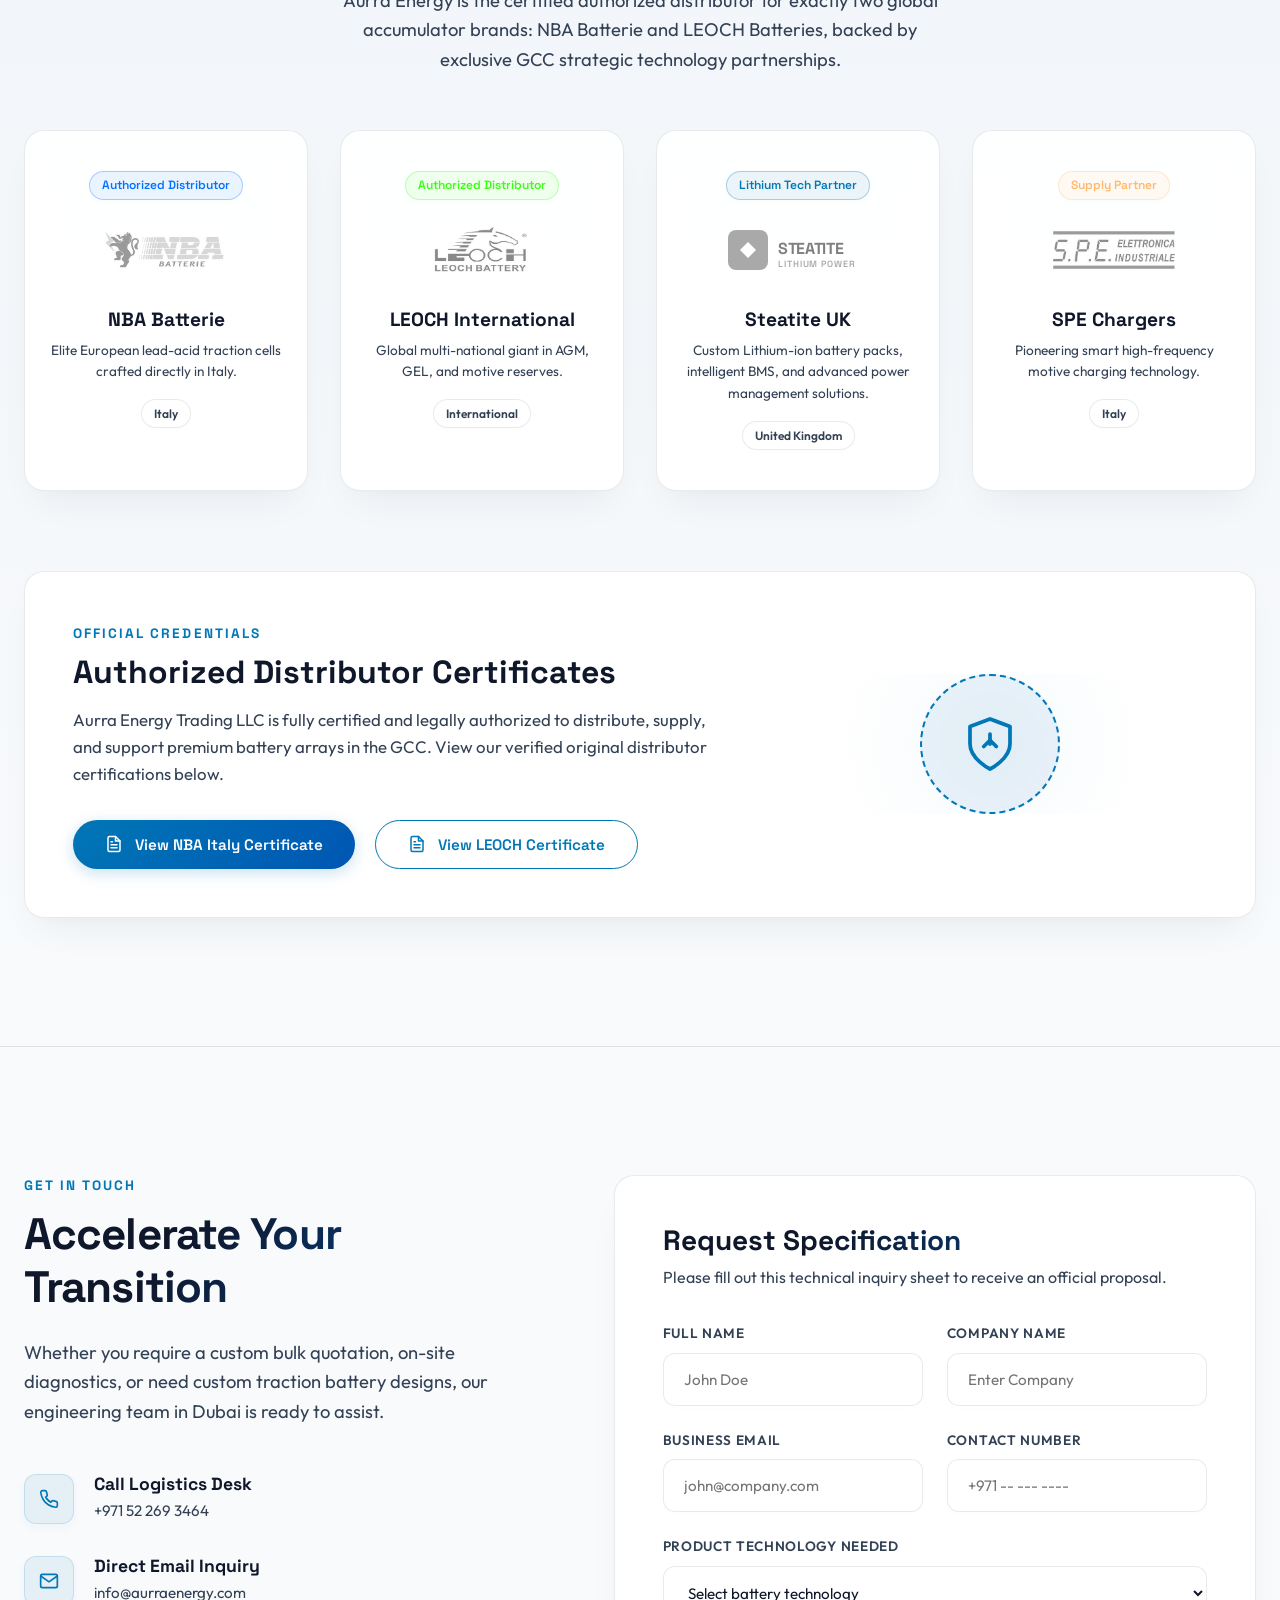
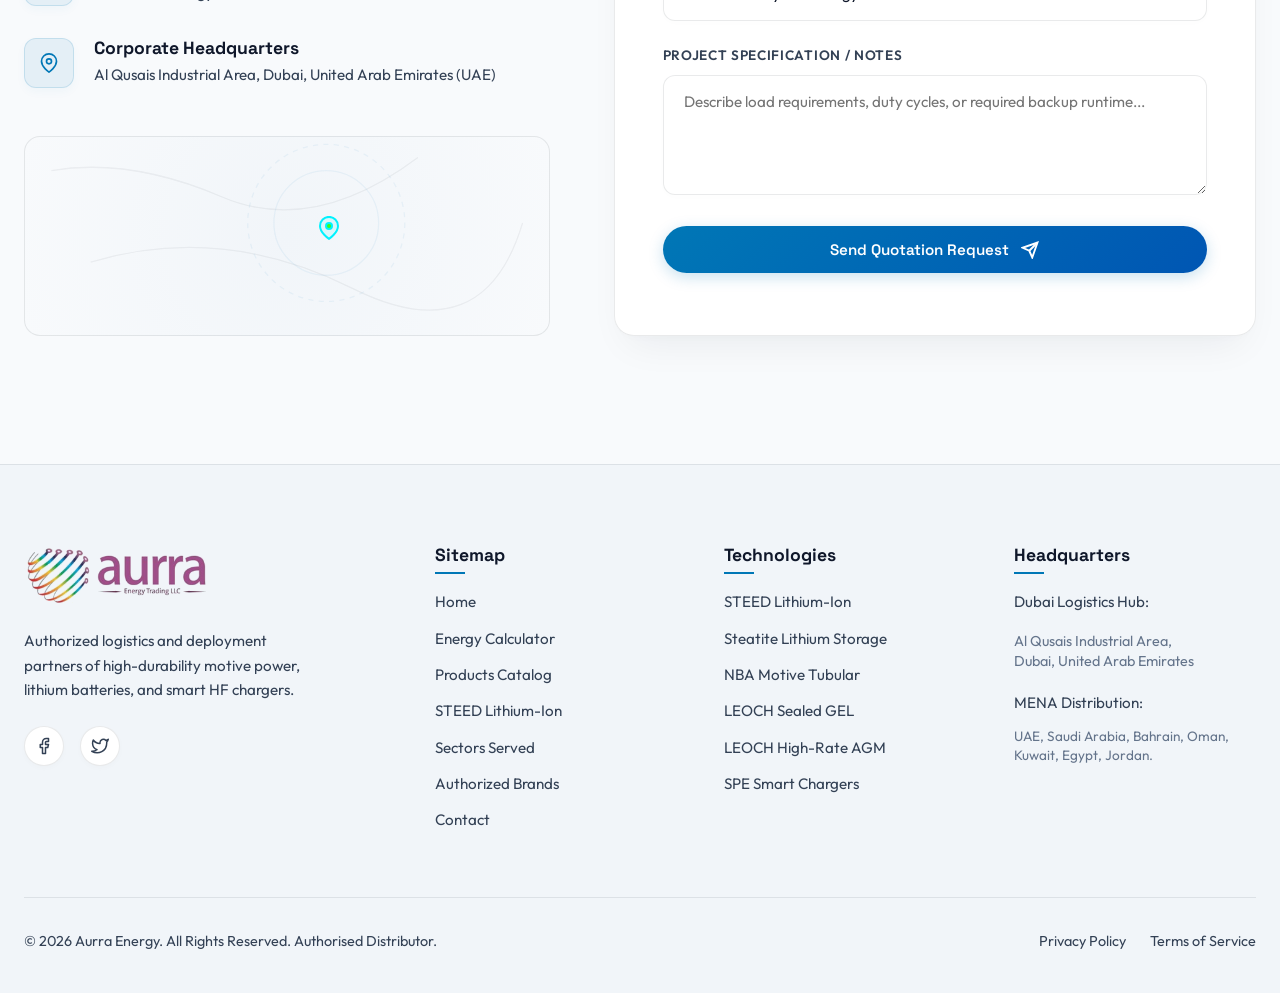
==== commit 9f927799: "fix: remove prod-tag class from gallery caption to resolve stretched overlay bug" ====
--- a/aurraenergy/index.html
+++ b/aurraenergy/index.html
@@ -809,7 +809,7 @@
           <div class="mosaic-main-card glass-card" style="padding: 1.25rem; border-color: rgba(15, 159, 110, 0.15); height: 100%; display: flex; flex-direction: column; justify-content: space-between;">
             <div class="mosaic-image-wrapper" style="border-radius: 0.75rem; overflow: hidden; height: 320px; position: relative;">
               <img src="STEED-Li-Ion/steed-li-ion-24105.jpg" alt="STEED Lithium Battery Model" style="width:100%; height:100%; object-fit: cover; transition: transform var(--transition-normal);" id="gallery-main-img">
-              <span class="prod-tag" style="position: absolute; bottom: 10px; right: 10px; background: rgba(0,0,0,0.65); border: none; color: #fff; font-weight: 600;" id="gallery-img-caption">STEED ST-Li-24105</span>
+              <span style="position: absolute; bottom: 10px; right: 10px; background: rgba(0, 0, 0, 0.65); border: none; color: #fff; font-weight: 600; padding: 0.25rem 0.75rem; border-radius: 50px; font-size: 0.75rem; font-family: var(--font-headings); z-index: 10;" id="gallery-img-caption">STEED ST-Li-24105</span>
             </div>
             
             <!-- Thumbnail selection grid -->
--- a/aurraenergy/style.css
+++ b/aurraenergy/style.css
@@ -1841,77 +1841,116 @@
 /* Spec Tables Styles */
 .steed-specs-table {
   width: 100%;
-  border-collapse: collapse;
+  border-collapse: separate;
+  border-spacing: 0;
   text-align: left;
-  margin-top: 1rem;
 }
 
 .steed-table-container {
   overflow-x: auto;
   border-radius: 0.75rem;
-  border: 1px solid var(--border-light);
-  background: rgba(255, 255, 255, 0.4);
+  border: 1px solid rgba(15, 23, 42, 0.08);
+  background: #ffffff;
+  box-shadow: 0 4px 20px -2px rgba(15, 23, 42, 0.02), 0 2px 6px -1px rgba(15, 23, 42, 0.02);
+  margin-top: 1.5rem;
 }
 
 .steed-specs-table th {
-  background: rgba(15, 159, 110, 0.06);
-  color: var(--text-primary);
+  background: #f1f5f9;
+  color: var(--text-muted);
   font-family: var(--font-headings);
   font-weight: 700;
-  padding: 1rem 1.5rem;
-  border-bottom: 1px solid var(--border-light);
-  font-size: 0.95rem;
+  padding: 1.15rem 1.5rem;
+  border-bottom: 1px solid rgba(15, 23, 42, 0.08);
+  font-size: 0.75rem;
+  text-transform: uppercase;
+  letter-spacing: 0.06em;
+}
+
+.steed-specs-table th:first-child {
+  border-top-left-radius: 0.7rem;
+}
+
+.steed-specs-table th:last-child {
+  border-top-right-radius: 0.7rem;
 }
 
 .steed-specs-table td {
-  padding: 1rem 1.5rem;
-  border-bottom: 1px solid var(--border-light);
-  font-size: 0.95rem;
+  padding: 1.15rem 1.5rem;
+  border-bottom: 1px solid rgba(15, 23, 42, 0.06);
+  font-size: 0.925rem;
   color: var(--text-secondary);
   transition: all var(--transition-fast);
   vertical-align: middle;
 }
 
-.steed-specs-table tbody tr {
-  transition: all var(--transition-fast);
-}
-
 .steed-specs-table tbody tr:last-child td {
   border-bottom: none;
 }
 
+.steed-specs-table tbody tr:last-child td:first-child {
+  border-bottom-left-radius: 0.7rem;
+}
+
+.steed-specs-table tbody tr:last-child td:last-child {
+  border-bottom-right-radius: 0.7rem;
+}
+
+.steed-specs-table tbody tr:nth-child(even) {
+  background: rgba(248, 250, 252, 0.5);
+}
+
 .steed-specs-table tbody tr:hover td {
-  background: rgba(15, 159, 110, 0.02);
+  background: rgba(15, 159, 110, 0.03);
   color: var(--text-primary);
 }
 
 .steed-specs-table .model-cell {
   font-family: var(--font-headings);
   font-weight: 700;
-  color: var(--text-primary);
+  color: var(--accent-lime);
 }
 
 .steed-specs-table .download-link {
   display: inline-flex;
   align-items: center;
-  gap: 0.4rem;
-  color: var(--text-muted);
+  gap: 0.5rem;
+  padding: 0.45rem 0.85rem;
+  border-radius: 6px;
+  background: rgba(15, 23, 42, 0.03);
+  border: 1px solid rgba(15, 23, 42, 0.05);
+  font-size: 0.825rem;
   font-weight: 600;
+  color: var(--text-secondary);
   transition: all var(--transition-fast);
 }
 
 .steed-specs-table .download-link:hover {
-  color: var(--accent-lime);
-  transform: translateX(2px);
-}
-
-.steed-specs-table .btn-inquire-model {
-  padding: 0.4rem 1rem;
-  font-size: 0.8rem;
-  border-radius: 30px;
+  background: rgba(15, 159, 110, 0.08);
   border-color: rgba(15, 159, 110, 0.25);
   color: var(--accent-lime);
+  transform: translateY(-1px);
+}
+
+.steed-specs-table .download-link svg {
+  stroke: currentColor;
+  transition: transform var(--transition-fast);
+}
+
+.steed-specs-table .download-link:hover svg {
+  transform: translateY(1px);
+}
+
+.steed-specs-table .btn-inquire-model {
+  padding: 0.5rem 1.15rem;
+  font-size: 0.8rem;
+  font-weight: 600;
+  border-radius: 6px;
+  border: 1px solid rgba(15, 159, 110, 0.25);
+  color: var(--accent-lime);
   background: transparent;
+  box-shadow: none;
+  gap: 0.4rem;
 }
 
 .steed-specs-table .btn-inquire-model:hover {
@@ -1919,6 +1958,7 @@
   color: #ffffff;
   border-color: transparent;
   box-shadow: 0 4px 12px rgba(15, 159, 110, 0.15);
+  transform: translateY(-1px);
 }
 
 @media (max-width: 768px) {
